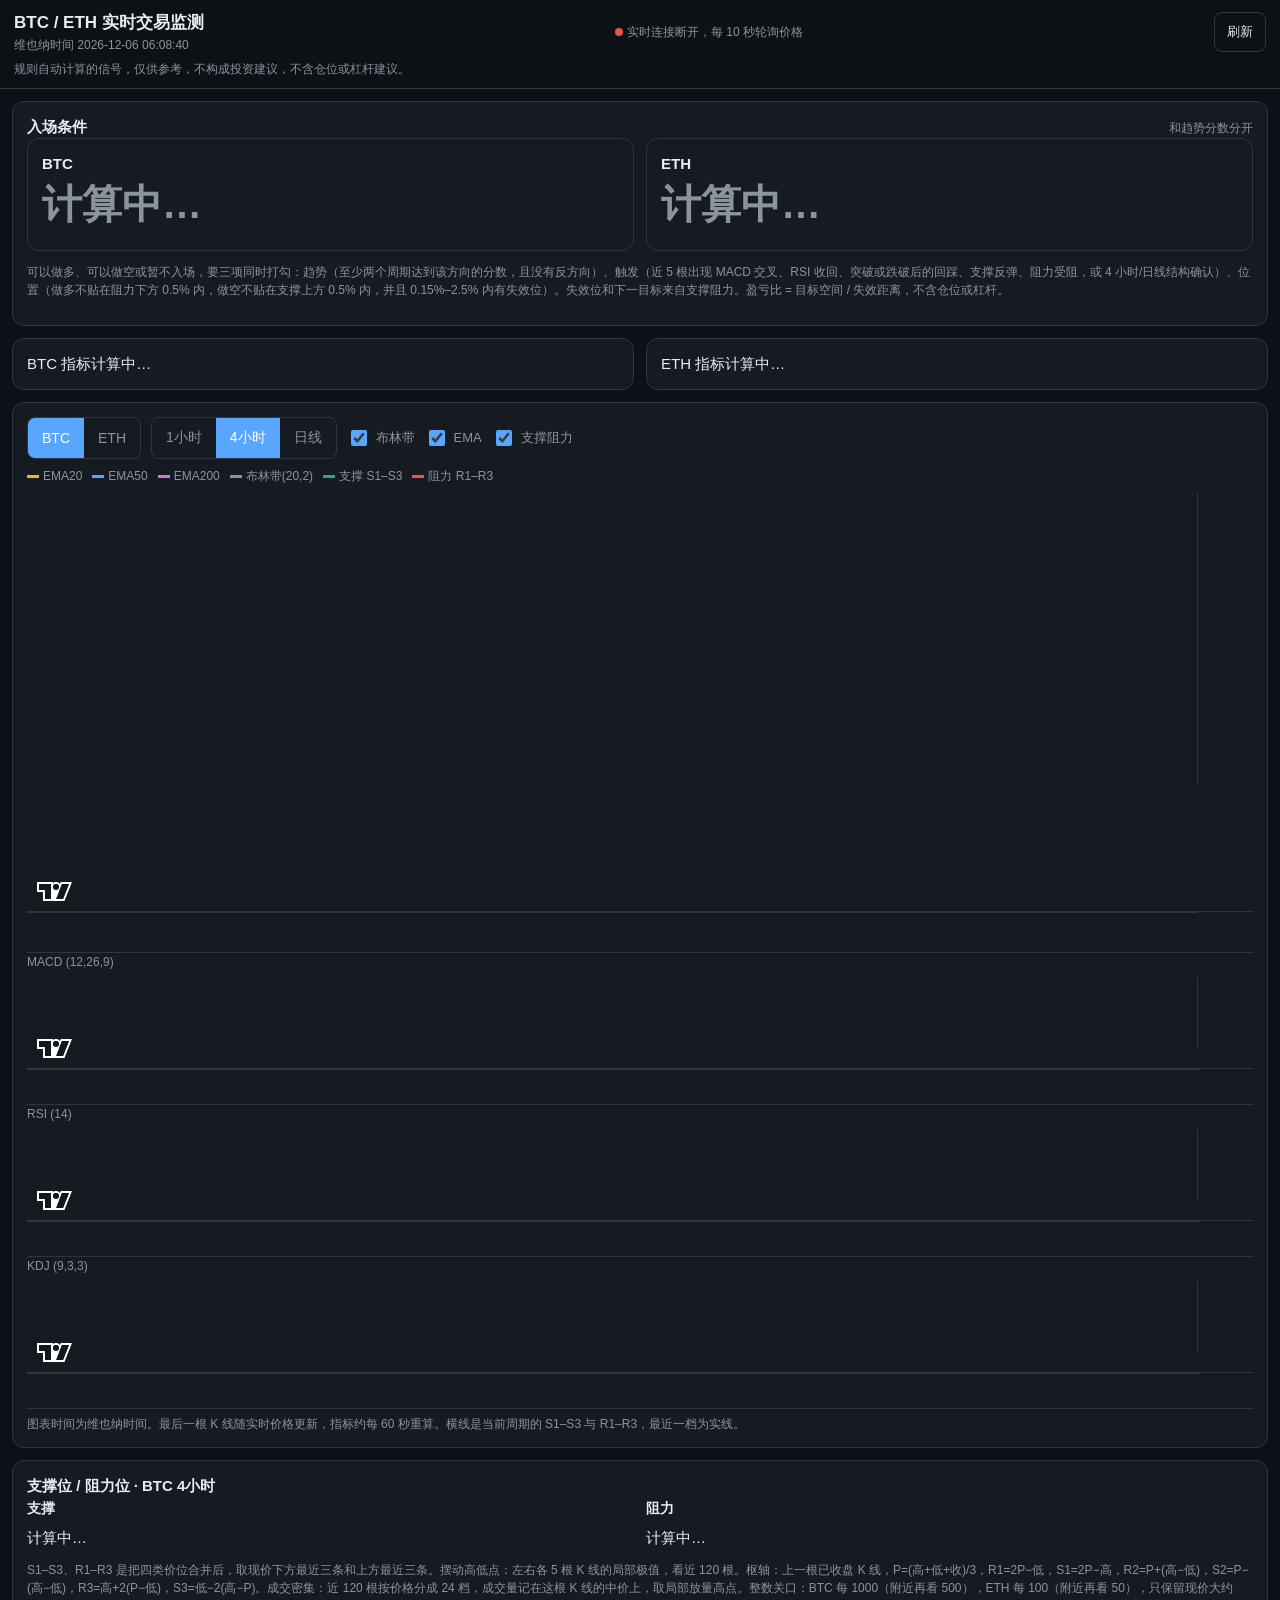
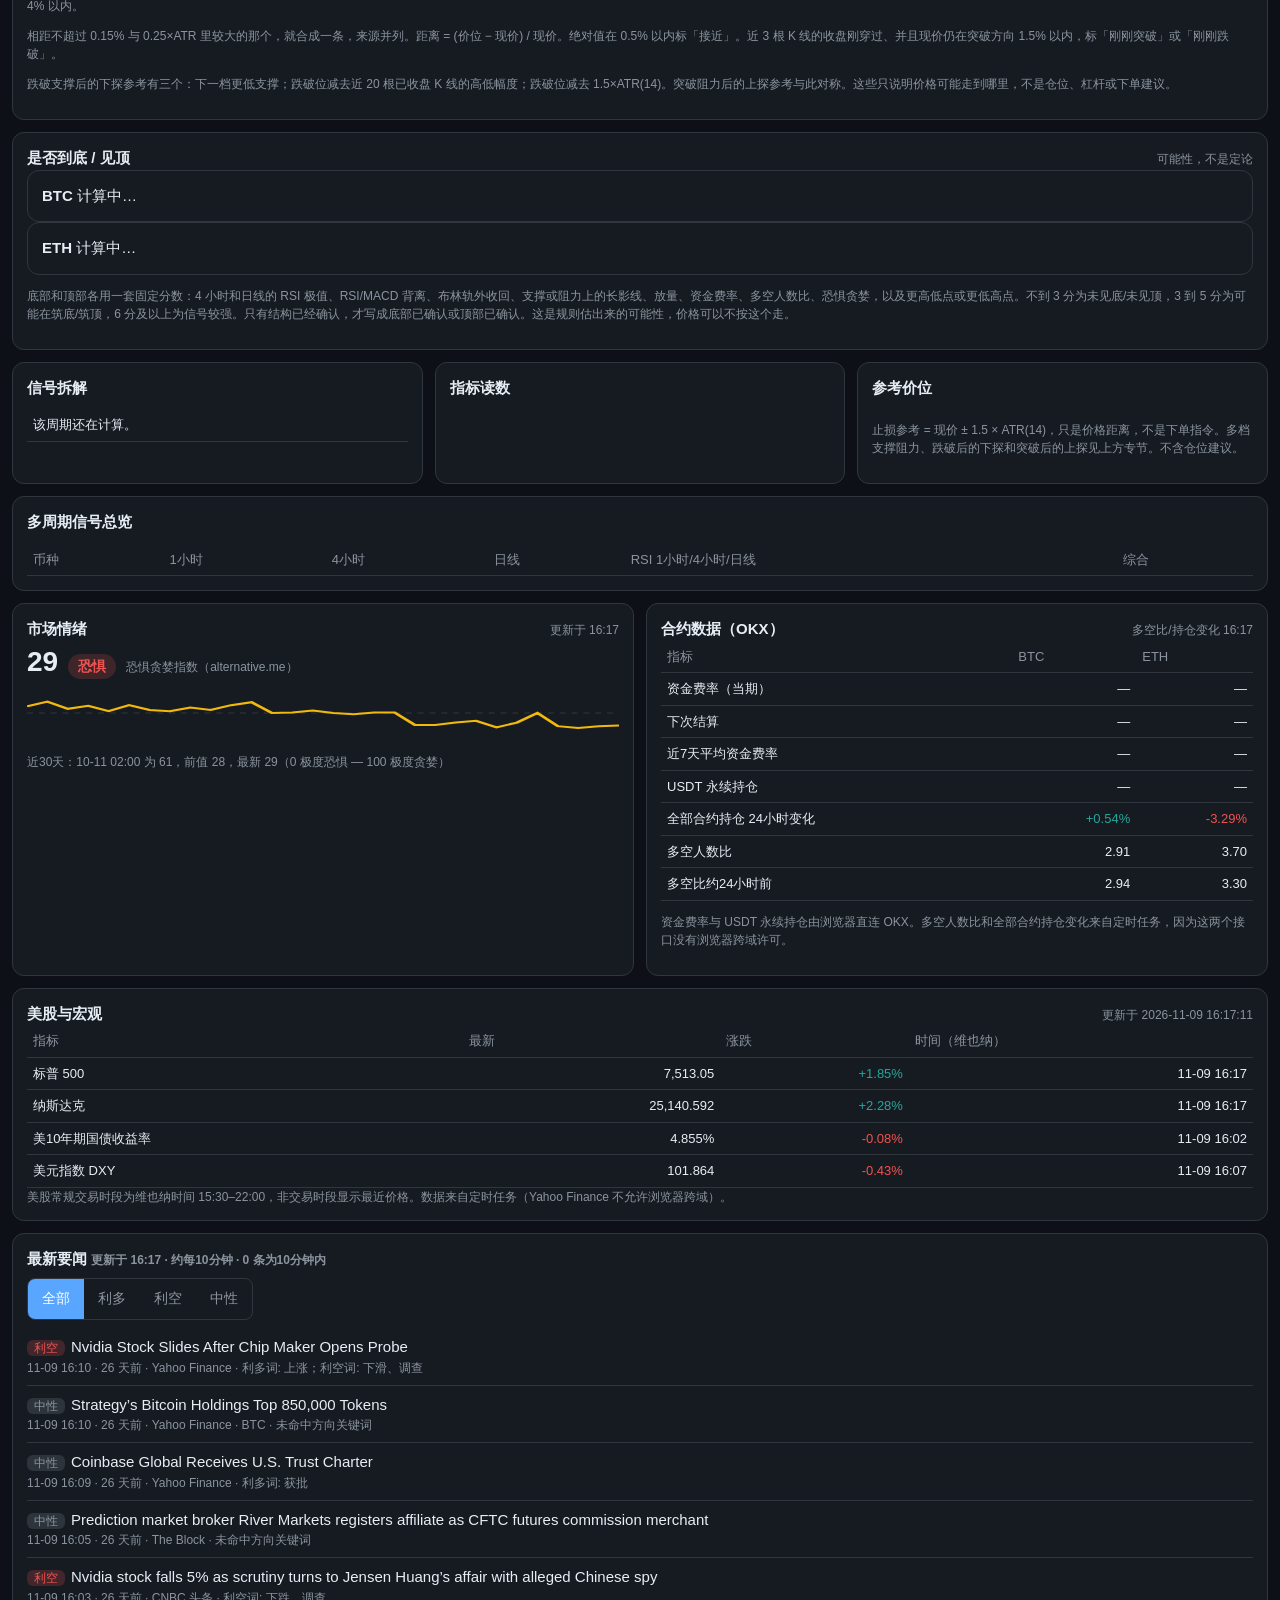
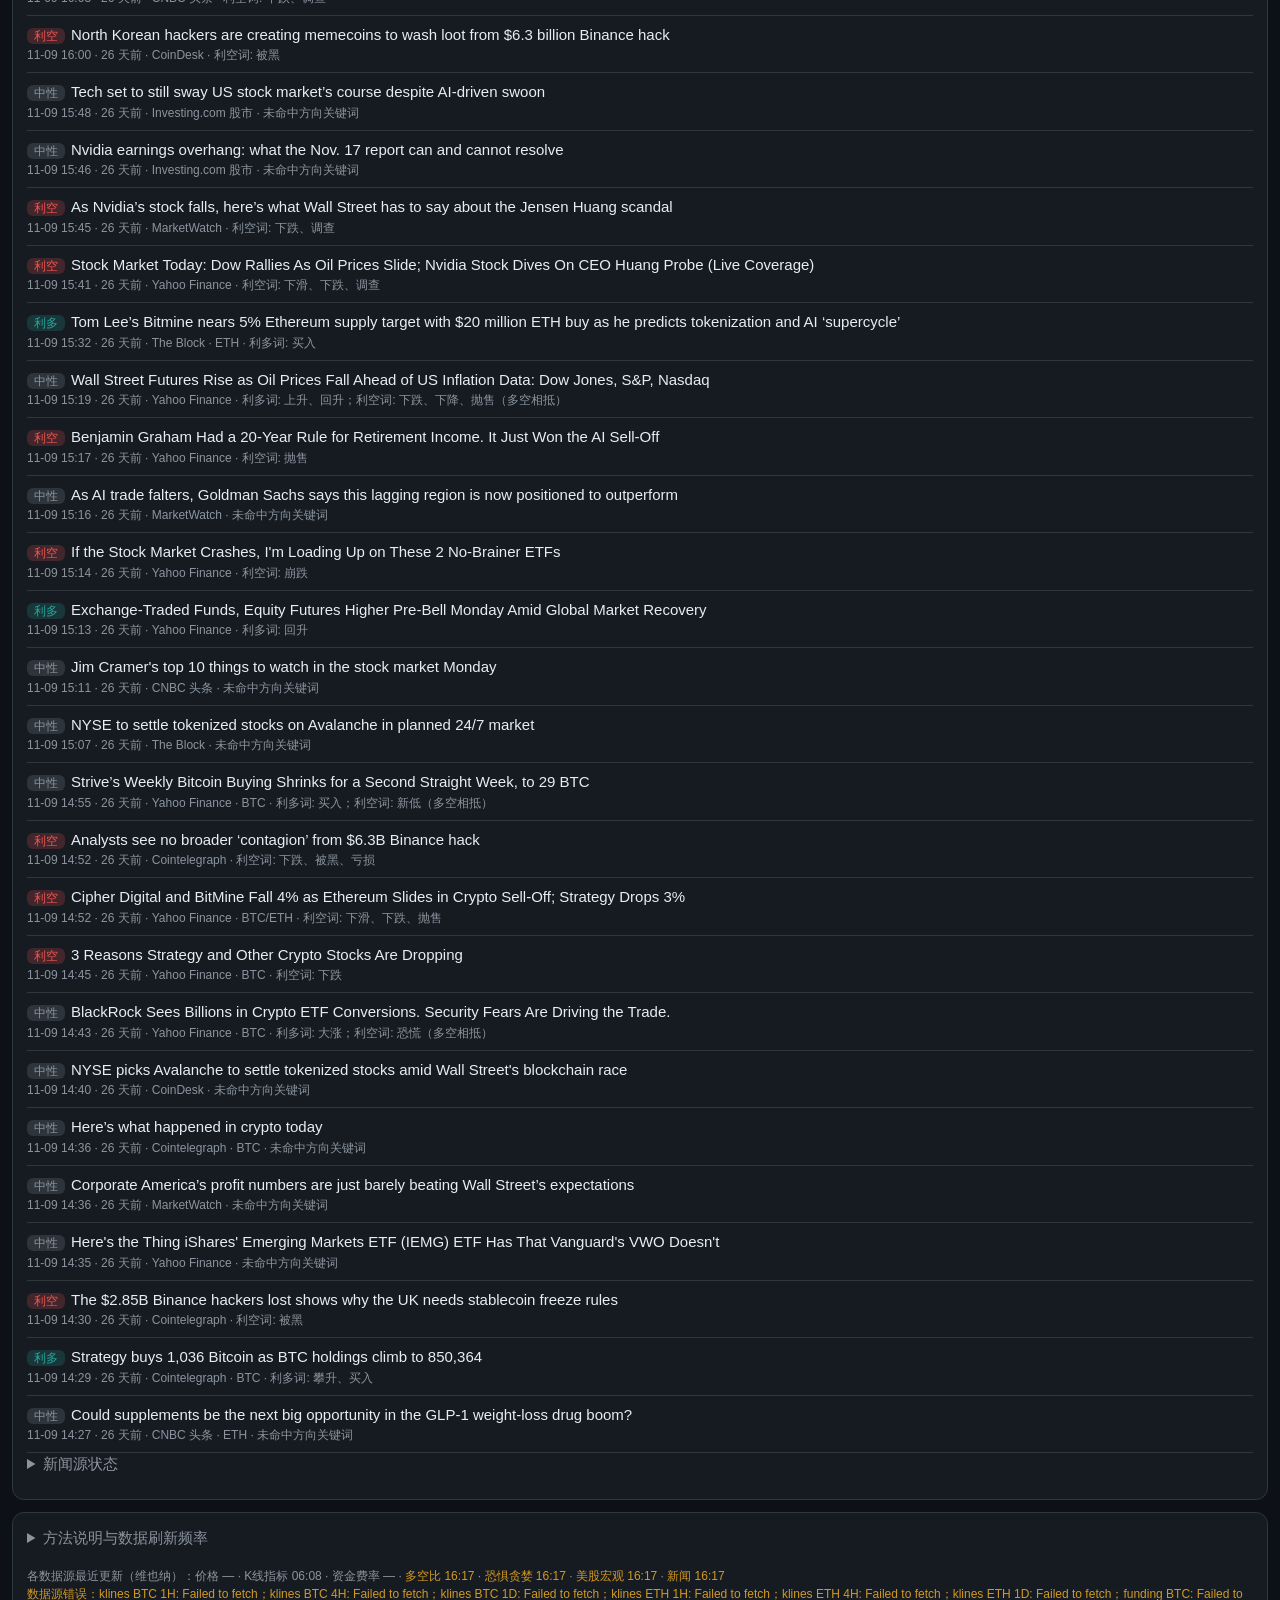
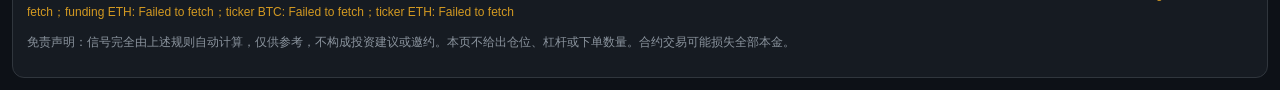
==== index.html @ 1d31e446 "Add a static BTC/ETH monitor for GitHub Pages. Browser reads OKX directly, scores EMA/MACD/RSI/KDJ r" ====
<!doctype html>
<html lang="zh-CN">
<head>
<meta charset="utf-8">
<meta name="viewport" content="width=device-width, initial-scale=1, viewport-fit=cover">
<meta name="theme-color" content="#0d1117">
<meta name="description" content="BTC 与 ETH 永续合约实时指标、规则信号、新闻与宏观。仅供参考，不构成投资建议。">
<meta name="apple-mobile-web-app-capable" content="yes">
<meta name="apple-mobile-web-app-status-bar-style" content="black-translucent">
<meta name="apple-mobile-web-app-title" content="交易监测">
<title>BTC / ETH 实时交易监测</title>
<link rel="icon" href="favicon.svg" type="image/svg+xml">
<link rel="manifest" href="site.webmanifest">
<link rel="stylesheet" href="css/style.css">
<script>
if (!/\/$/.test(location.pathname) && !/\.[a-z0-9]+$/i.test(location.pathname)) {
  location.replace(location.pathname + '/' + location.search + location.hash);
}
</script>
</head>
<body>
<header>
  <div>
    <h1>BTC / ETH 实时交易监测</h1>
    <div class="muted" id="clock">维也纳时间 …</div>
  </div>
  <div class="muted"><span class="dot" id="wsdot"></span><span id="wsstat">实时价格连接中</span></div>
  <button type="button" class="ghost" id="btnRefresh">刷新</button>
  <p class="muted disclaimer">规则自动计算的信号，仅供参考，不构成投资建议，不含仓位或杠杆建议。</p>
</header>
<noscript><p class="muted" style="padding:12px">需要启用 JavaScript 才能加载行情。</p></noscript>
<main>
  <section class="card" id="entryCard">
    <div class="card-head">
      <h2>入场条件</h2>
      <span class="muted">和趋势分数分开</span>
    </div>
    <div class="grid2" id="entryBody"><div>计算中…</div></div>
    <p class="muted">可以做多、可以做空或暂不入场，要三项同时打勾：趋势（至少两个周期达到该方向的分数，且没有反方向）、触发（近 5 根出现 MACD 交叉、RSI 收回、突破或跌破后的回踩、支撑反弹、阻力受阻，或 4 小时/日线结构确认）、位置（做多不贴在阻力下方 0.5% 内，做空不贴在支撑上方 0.5% 内，并且 0.15%–2.5% 内有失效位）。失效位和下一目标来自支撑阻力。盈亏比 = 目标空间 / 失效距离，不含仓位或杠杆。</p>
  </section>

  <section class="grid2" id="verdicts">
    <div class="card">正在加载行情…</div>
  </section>

  <section class="card">
    <div class="controls">
      <div class="seg" id="segCoin" role="group" aria-label="币种">
        <button type="button" data-v="BTC" class="on" aria-pressed="true">BTC</button>
        <button type="button" data-v="ETH" aria-pressed="false">ETH</button>
      </div>
      <div class="seg" id="segTf" role="group" aria-label="周期">
        <button type="button" data-v="1H" aria-pressed="false">1小时</button>
        <button type="button" data-v="4H" class="on" aria-pressed="true">4小时</button>
        <button type="button" data-v="1D" aria-pressed="false">日线</button>
      </div>
      <label><input type="checkbox" id="chkBoll" checked>布林带</label>
      <label><input type="checkbox" id="chkEma" checked>EMA</label>
      <label><input type="checkbox" id="chkSr" checked>支撑阻力</label>
    </div>
    <div class="legend">
      <span><i style="background:#f0b90b"></i>EMA20</span>
      <span><i style="background:#58a6ff"></i>EMA50</span>
      <span><i style="background:#c678dd"></i>EMA200</span>
      <span><i style="background:#8b949e"></i>布林带(20,2)</span>
      <span><i style="background:#26a69a"></i>支撑 S1–S3</span>
      <span><i style="background:#ef5350"></i>阻力 R1–R3</span>
    </div>
    <div id="main" aria-label="K线图"></div>
    <div class="muted" id="paneMacdLbl">MACD (12,26,9)</div><div id="pMacd" class="pane" aria-label="MACD"></div>
    <div class="muted">RSI (14)</div><div id="pRsi" class="pane" aria-label="RSI"></div>
    <div class="muted">KDJ (9,3,3)</div><div id="pKdj" class="pane" aria-label="KDJ"></div>
    <div class="muted" id="chartNote" style="margin-top:6px">图表时间为维也纳时间。最后一根 K 线随实时价格更新，指标约每 60 秒重算。横线是当前周期的 S1–S3 与 R1–R3，最近一档为实线。</div>
  </section>

  <section class="card" id="srCard">
    <div class="card-head">
      <h2 id="srTitle">支撑位 / 阻力位</h2>
      <span class="muted" id="srMeta"></span>
    </div>
    <div class="sr-flags" id="srFlags"></div>
    <div class="grid2">
      <div>
        <h3 class="subh">支撑</h3>
        <div id="srSup">计算中…</div>
      </div>
      <div>
        <h3 class="subh">阻力</h3>
        <div id="srRes">计算中…</div>
      </div>
    </div>
    <div class="muted" style="margin-top:8px">
      <p>S1–S3、R1–R3 是把四类价位合并后，取现价下方最近三条和上方最近三条。摆动高低点：左右各 5 根 K 线的局部极值，看近 120 根。枢轴：上一根已收盘 K 线，P=(高+低+收)/3，R1=2P−低，S1=2P−高，R2=P+(高−低)，S2=P−(高−低)，R3=高+2(P−低)，S3=低−2(高−P)。成交密集：近 120 根按价格分成 24 档，成交量记在这根 K 线的中价上，取局部放量高点。整数关口：BTC 每 1000（附近再看 500），ETH 每 100（附近再看 50），只保留现价大约 4% 以内。</p>
      <p>相距不超过 0.15% 与 0.25×ATR 里较大的那个，就合成一条，来源并列。距离 = (价位 − 现价) / 现价。绝对值在 0.5% 以内标「接近」。近 3 根 K 线的收盘刚穿过、并且现价仍在突破方向 1.5% 以内，标「刚刚突破」或「刚刚跌破」。</p>
      <p>跌破支撑后的下探参考有三个：下一档更低支撑；跌破位减去近 20 根已收盘 K 线的高低幅度；跌破位减去 1.5×ATR(14)。突破阻力后的上探参考与此对称。这些只说明价格可能走到哪里，不是仓位、杠杆或下单建议。</p>
    </div>
  </section>

  <section class="card" id="extremeCard">
    <div class="card-head">
      <h2>是否到底 / 见顶</h2>
      <span class="muted">可能性，不是定论</span>
    </div>
    <div id="extremeBody">计算中…</div>
    <p class="muted">底部和顶部各用一套固定分数：4 小时和日线的 RSI 极值、RSI/MACD 背离、布林轨外收回、支撑或阻力上的长影线、放量、资金费率、多空人数比、恐惧贪婪，以及更高低点或更低高点。不到 3 分为未见底/未见顶，3 到 5 分为可能在筑底/筑顶，6 分及以上为信号较强。只有结构已经确认，才写成底部已确认或顶部已确认。这是规则估出来的可能性，价格可以不按这个走。</p>
  </section>

  <section class="grid3">
    <div class="card"><h2 id="bdTitle">信号拆解</h2><div class="scroll"><table id="bdTable"></table></div></div>
    <div class="card"><h2>指标读数</h2><div class="kv" id="indKv"></div></div>
    <div class="card">
      <h2>参考价位</h2>
      <div class="kv" id="lvKv"></div>
      <p class="muted">止损参考 = 现价 ± 1.5 × ATR(14)，只是价格距离，不是下单指令。多档支撑阻力、跌破后的下探和突破后的上探见上方专节。不含仓位建议。</p>
    </div>
  </section>

  <section class="card">
    <h2>多周期信号总览</h2>
    <div class="scroll"><table id="mtfTable"></table></div>
  </section>

  <section class="grid2">
    <div class="card">
      <div class="card-head"><h2>市场情绪</h2><span class="muted" id="fngTime"></span></div>
      <div id="fngBox">加载中…</div>
    </div>
    <div class="card">
      <div class="card-head"><h2>合约数据（OKX）</h2><span class="muted" id="derTime"></span></div>
      <div class="scroll"><table id="derTable"></table></div>
      <p class="muted" id="derNote"></p>
    </div>
  </section>

  <section class="card">
    <div class="card-head"><h2>美股与宏观</h2><span class="muted" id="macroTime"></span></div>
    <div class="scroll"><table id="macroTable"></table></div>
    <div class="muted">美股常规交易时段为维也纳时间 15:30–22:00，非交易时段显示最近价格。数据来自定时任务（Yahoo Finance 不允许浏览器跨域）。</div>
  </section>

  <section class="card">
    <div class="card-head">
      <h2>最新要闻 <span class="muted" id="newsMeta"></span></h2>
    </div>
    <div class="controls" style="margin:8px 0">
      <div class="seg" id="newsFilter" role="group" aria-label="新闻筛选">
        <button type="button" data-v="all" class="on" aria-pressed="true">全部</button>
        <button type="button" data-v="利多" aria-pressed="false">利多</button>
        <button type="button" data-v="利空" aria-pressed="false">利空</button>
        <button type="button" data-v="中性" aria-pressed="false">中性</button>
      </div>
    </div>
    <div class="muted" id="newsTilt"></div>
    <ul class="news" id="newsList"></ul>
    <details>
      <summary>新闻源状态</summary>
      <div class="muted" id="newsSrc"></div>
    </details>
  </section>

  <section class="card">
    <details>
      <summary>方法说明与数据刷新频率</summary>
      <div class="muted" style="margin-top:8px">
        <p>单周期技术分（约 ±10）：EMA20/50/200 排列 ±2；价格对 EMA200 ±1；价格对 EMA20 ±1；MACD（DIF 与 DEA 位置、柱体方向）±2；RSI ±1（≥70 或 ≤30 反向计分）；KDJ ±1（J&gt;100 或 &lt;0 反向计分）；布林带位置 ±1（突破上下轨反向计分）；放量方向 ±1。</p>
        <p>综合分 = 1 小时×0.2 + 4 小时×0.3 + 日线×0.5 + 情绪调整（最多 ±3：恐惧贪婪 ≤20 加 1、≥80 减 1；资金费率 &gt;0.03% 减 1、&lt;0 加 1；多空人数比 &gt;2.5 减 1、&lt;0.8 加 1）+ 新闻调整（最多 ±2：近 12 小时相关新闻里，利多条数减利空条数 ≥3 加 1、≥6 加 2，反之亦然）。</p>
        <p>结论：≥6 强烈做多，≥3 做多，介于 −3 与 3 之间为观望，≤−3 做空，≤−6 强烈做空。</p>
        <p>新闻标签按关键词规则判断（标题命中计 2 分、摘要计 1 分，差值 ≥2 定方向）。标题为原文英文，判断可能出错。</p>
        <p>刷新：实时价格走 OKX 公共 WebSocket（wss://ws.okx.com:8443，失败则改走 443 端口，再失败则每 10 秒用 REST 轮询）。K 线与指标每 60 秒重算。资金费率与当前永续持仓每 3 分钟。多空人数比、全市场持仓 24 小时变化、新闻、恐惧贪婪、美股宏观由 GitHub Actions 每 10 分钟抓取（计划任务可能再延迟几分钟），仅在内容变化时提交。页面大约每分钟重新读取这些 JSON。</p>
        <p>OKX 的 K 线、行情、资金费率、当前持仓允许浏览器跨域；多空比与持仓历史接口不返回跨域头，所以改由定时任务写入。</p>
        <p>支撑阻力的合并规则、接近和刚突破的判定，以及跌破/突破后的价格参考，写在「支撑位 / 阻力位」一节，不进入趋势分数。入场条件另外要求趋势、触发和位置同时成立。见顶见底是独立的可能性分数，也不替代趋势分数。</p>
      </div>
    </details>
    <div class="muted" id="updTimes" style="margin-top:8px"></div>
    <div class="muted warn" id="errs"></div>
    <p class="muted">免责声明：信号完全由上述规则自动计算，仅供参考，不构成投资建议或邀约。本页不给出仓位、杠杆或下单数量。合约交易可能损失全部本金。</p>
  </section>
</main>
<script src="js/lightweight-charts.standalone.production.js"></script>
<script src="js/indicators.js"></script>
<script src="js/app.js"></script>
</body>
</html>
---- css/style.css ----
:root {
  color-scheme: dark;
  --bg: #0d1117;
  --card: #161b22;
  --line: #30363d;
  --tx: #e6edf3;
  --tx2: #8b949e;
  --up: #26a69a;
  --down: #ef5350;
  --warn: #d29922;
  --acc: #58a6ff;
}
* { box-sizing: border-box; }
html, body { margin: 0; background: var(--bg); color: var(--tx); }
body {
  font: 15px/1.5 -apple-system, BlinkMacSystemFont, "PingFang SC", "Noto Sans SC", "Microsoft YaHei", sans-serif;
  padding-bottom: env(safe-area-inset-bottom);
}
header {
  position: sticky;
  top: 0;
  z-index: 10;
  background: rgba(13, 17, 23, .94);
  border-bottom: 1px solid var(--line);
  padding: calc(10px + env(safe-area-inset-top)) 14px 10px;
  display: flex;
  flex-wrap: wrap;
  gap: 6px 12px;
  align-items: center;
  justify-content: space-between;
  backdrop-filter: blur(8px);
}
h1 { font-size: 17px; margin: 0; font-weight: 650; }
h2 { font-size: 15px; margin: 0 0 10px; font-weight: 650; }
.muted { color: var(--tx2); font-size: 12px; }
.disclaimer { flex-basis: 100%; margin: 0; }
main {
  max-width: 1280px;
  margin: 0 auto;
  padding: 12px;
  display: grid;
  gap: 12px;
}
.card {
  background: var(--card);
  border: 1px solid var(--line);
  border-radius: 12px;
  padding: 14px;
}
.grid2, .grid3 { display: grid; gap: 12px; grid-template-columns: 1fr; }
@media (min-width: 860px) {
  .grid2 { grid-template-columns: 1fr 1fr; }
  .grid3 { grid-template-columns: 1fr 1fr 1fr; }
}
.verdict { display: flex; flex-direction: column; gap: 6px; }
.vrow { display: flex; flex-wrap: wrap; align-items: baseline; gap: 8px 10px; }
.price { font-size: clamp(22px, 6vw, 28px); font-weight: 650; font-variant-numeric: tabular-nums; }
.sig {
  display: inline-block;
  padding: 2px 10px;
  border-radius: 999px;
  font-weight: 650;
  font-size: 14px;
}
.s-up { background: rgba(38, 166, 154, .18); color: var(--up); }
.s-down { background: rgba(239, 83, 80, .18); color: var(--down); }
.s-flat { background: rgba(139, 148, 158, .18); color: var(--tx2); }
.up { color: var(--up); }
.down { color: var(--down); }
.seg {
  display: inline-flex;
  flex-wrap: wrap;
  border: 1px solid var(--line);
  border-radius: 8px;
  overflow: hidden;
}
.seg button {
  background: transparent;
  color: var(--tx2);
  border: 0;
  padding: 8px 14px;
  min-height: 40px;
  font-size: 14px;
  cursor: pointer;
}
.seg button.on { background: var(--acc); color: #fff; }
.seg button:focus-visible, button:focus-visible { outline: 2px solid var(--acc); outline-offset: 2px; }
.controls { display: flex; flex-wrap: wrap; gap: 10px; align-items: center; }
.controls label { color: var(--tx2); font-size: 13px; display: flex; gap: 6px; align-items: center; min-height: 40px; }
input[type="checkbox"] { accent-color: var(--acc); width: 16px; height: 16px; }
#main { height: 320px; }
.pane { height: 100px; margin-top: 6px; }
@media (min-width: 860px) {
  #main { height: 460px; }
  .pane { height: 128px; }
}
.legend { display: flex; flex-wrap: wrap; gap: 10px; font-size: 12px; color: var(--tx2); margin: 8px 0; }
.legend i { display: inline-block; width: 12px; height: 3px; margin-right: 4px; vertical-align: middle; }
table { width: 100%; border-collapse: collapse; font-size: 13px; }
th, td { padding: 6px; border-bottom: 1px solid var(--line); text-align: left; vertical-align: top; }
th { color: var(--tx2); font-weight: 500; }
td.n { text-align: right; font-variant-numeric: tabular-nums; white-space: nowrap; }
.scroll { overflow-x: auto; -webkit-overflow-scrolling: touch; }
.news { list-style: none; margin: 0; padding: 0; }
.news li { padding: 8px 0; border-bottom: 1px solid var(--line); }
.news li.new { background: rgba(88, 166, 255, .10); border-left: 3px solid var(--acc); padding-left: 8px; border-radius: 4px; }
.news a { color: var(--tx); text-decoration: none; overflow-wrap: anywhere; }
.news a:hover { text-decoration: underline; }
.tag { font-size: 12px; padding: 1px 7px; border-radius: 6px; margin-right: 6px; white-space: nowrap; }
.t-bull { background: rgba(38, 166, 154, .2); color: var(--up); }
.t-bear { background: rgba(239, 83, 80, .2); color: var(--down); }
.t-neu { background: rgba(139, 148, 158, .2); color: var(--tx2); }
.badge-new { font-size: 11px; background: var(--acc); color: #fff; border-radius: 4px; padding: 0 5px; margin-left: 6px; }
.kv { display: grid; grid-template-columns: auto 1fr; gap: 4px 12px; font-size: 13px; }
.kv div:nth-child(odd) { color: var(--tx2); }
.kv div:nth-child(even) { text-align: right; font-variant-numeric: tabular-nums; overflow-wrap: anywhere; }
.warn { color: var(--warn); }
details summary { cursor: pointer; color: var(--tx2); min-height: 32px; }
.dot { display: inline-block; width: 8px; height: 8px; border-radius: 50%; background: var(--tx2); margin-right: 4px; }
.dot.ok { background: var(--up); }
.dot.bad { background: var(--down); }
.ghost {
  background: transparent;
  color: var(--tx);
  border: 1px solid var(--line);
  border-radius: 8px;
  min-height: 40px;
  padding: 6px 12px;
  cursor: pointer;
}
.card-head { display: flex; flex-wrap: wrap; gap: 6px 10px; align-items: baseline; justify-content: space-between; }
.subh { font-size: 14px; margin: 0 0 8px; }
.lv { border: 1px solid var(--line); border-radius: 10px; padding: 10px 12px; margin: 0 0 8px; }
.lv.hot { border-color: #58a6ff; background: rgba(88, 166, 255, .08); }
.lv.broke { border-color: var(--warn); background: rgba(210, 153, 34, .12); }
.lv .px { font-weight: 650; font-variant-numeric: tabular-nums; font-size: 16px; }
.chips { display: flex; flex-wrap: wrap; gap: 4px; }
.chip { font-size: 12px; padding: 1px 7px; border-radius: 6px; background: rgba(139, 148, 158, .2); color: var(--tx2); }
.chip.near { background: rgba(88, 166, 255, .2); color: var(--acc); }
.chip.warn { background: rgba(210, 153, 34, .2); color: var(--warn); }
.sr-flags { display: flex; flex-wrap: wrap; gap: 6px; margin: 0 0 10px; }
.sr-flags:empty { display: none; }
.entry-word { font-size: clamp(28px, 8vw, 40px); font-weight: 750; line-height: 1.2; margin: 4px 0 8px; }
.chk { display: flex; gap: 8px; align-items: flex-start; padding: 3px 0; }
.mark { width: 1.2em; flex: none; font-weight: 750; }
.mark.ok { color: var(--up); }
.mark.no { color: var(--down); }
.ex-label { font-size: clamp(20px, 5vw, 26px); font-weight: 750; margin: 0 0 6px; }
.card-head h2 { margin: 0; }
svg text { fill: var(--tx2); font-size: 10px; }
::selection { background: #1f6feb; color: #fff; }
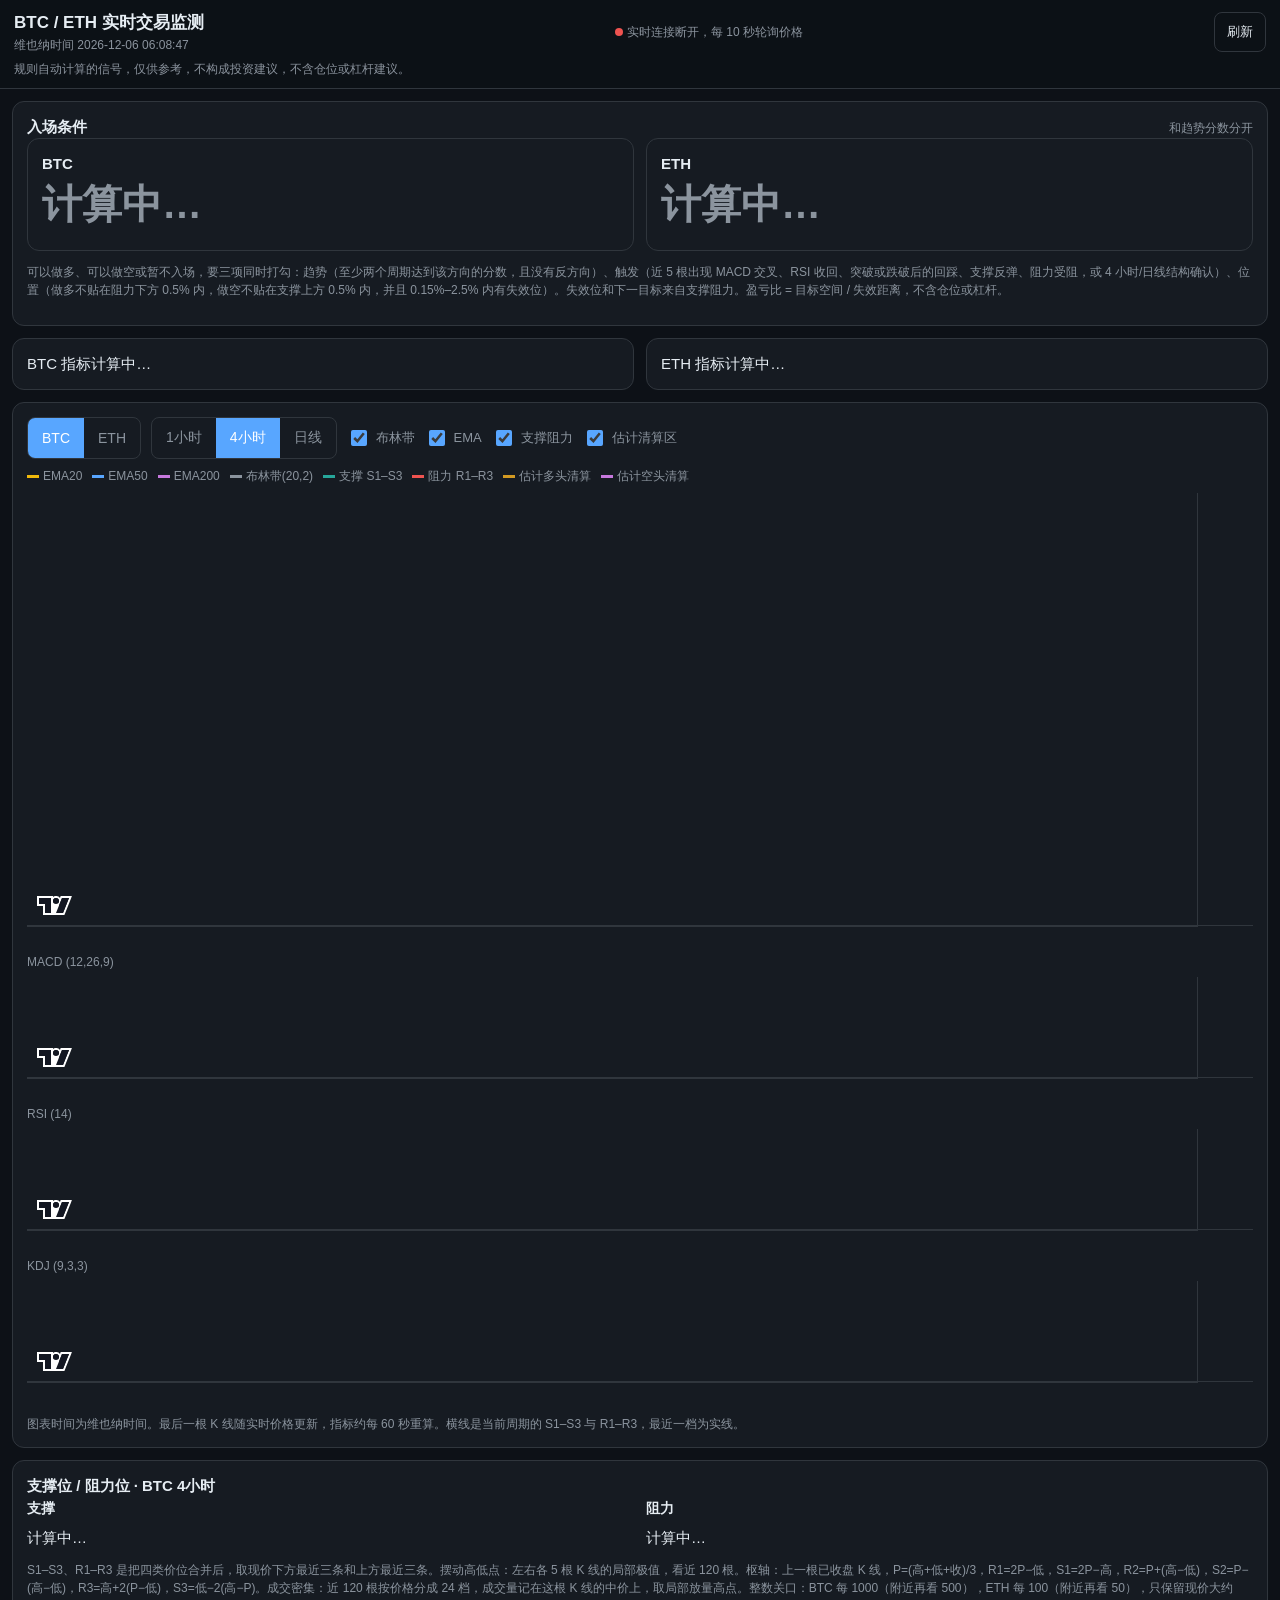
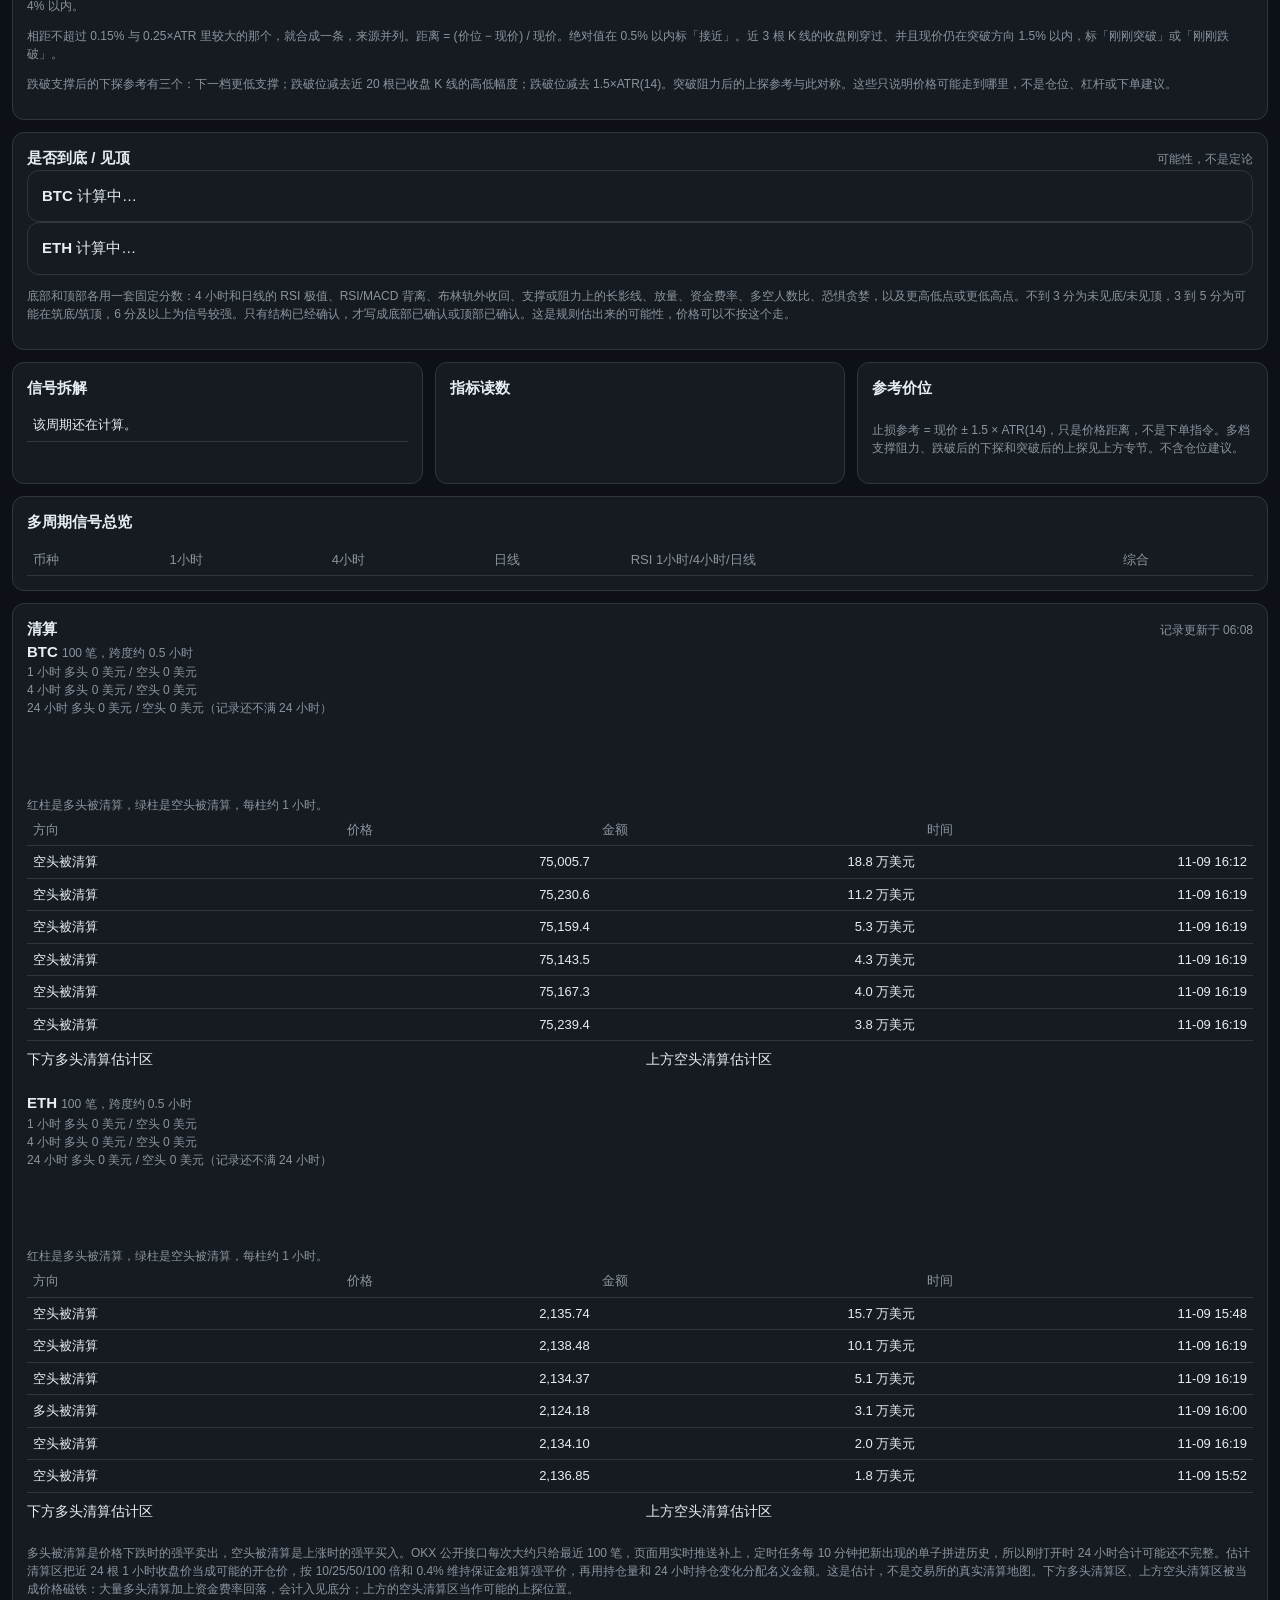
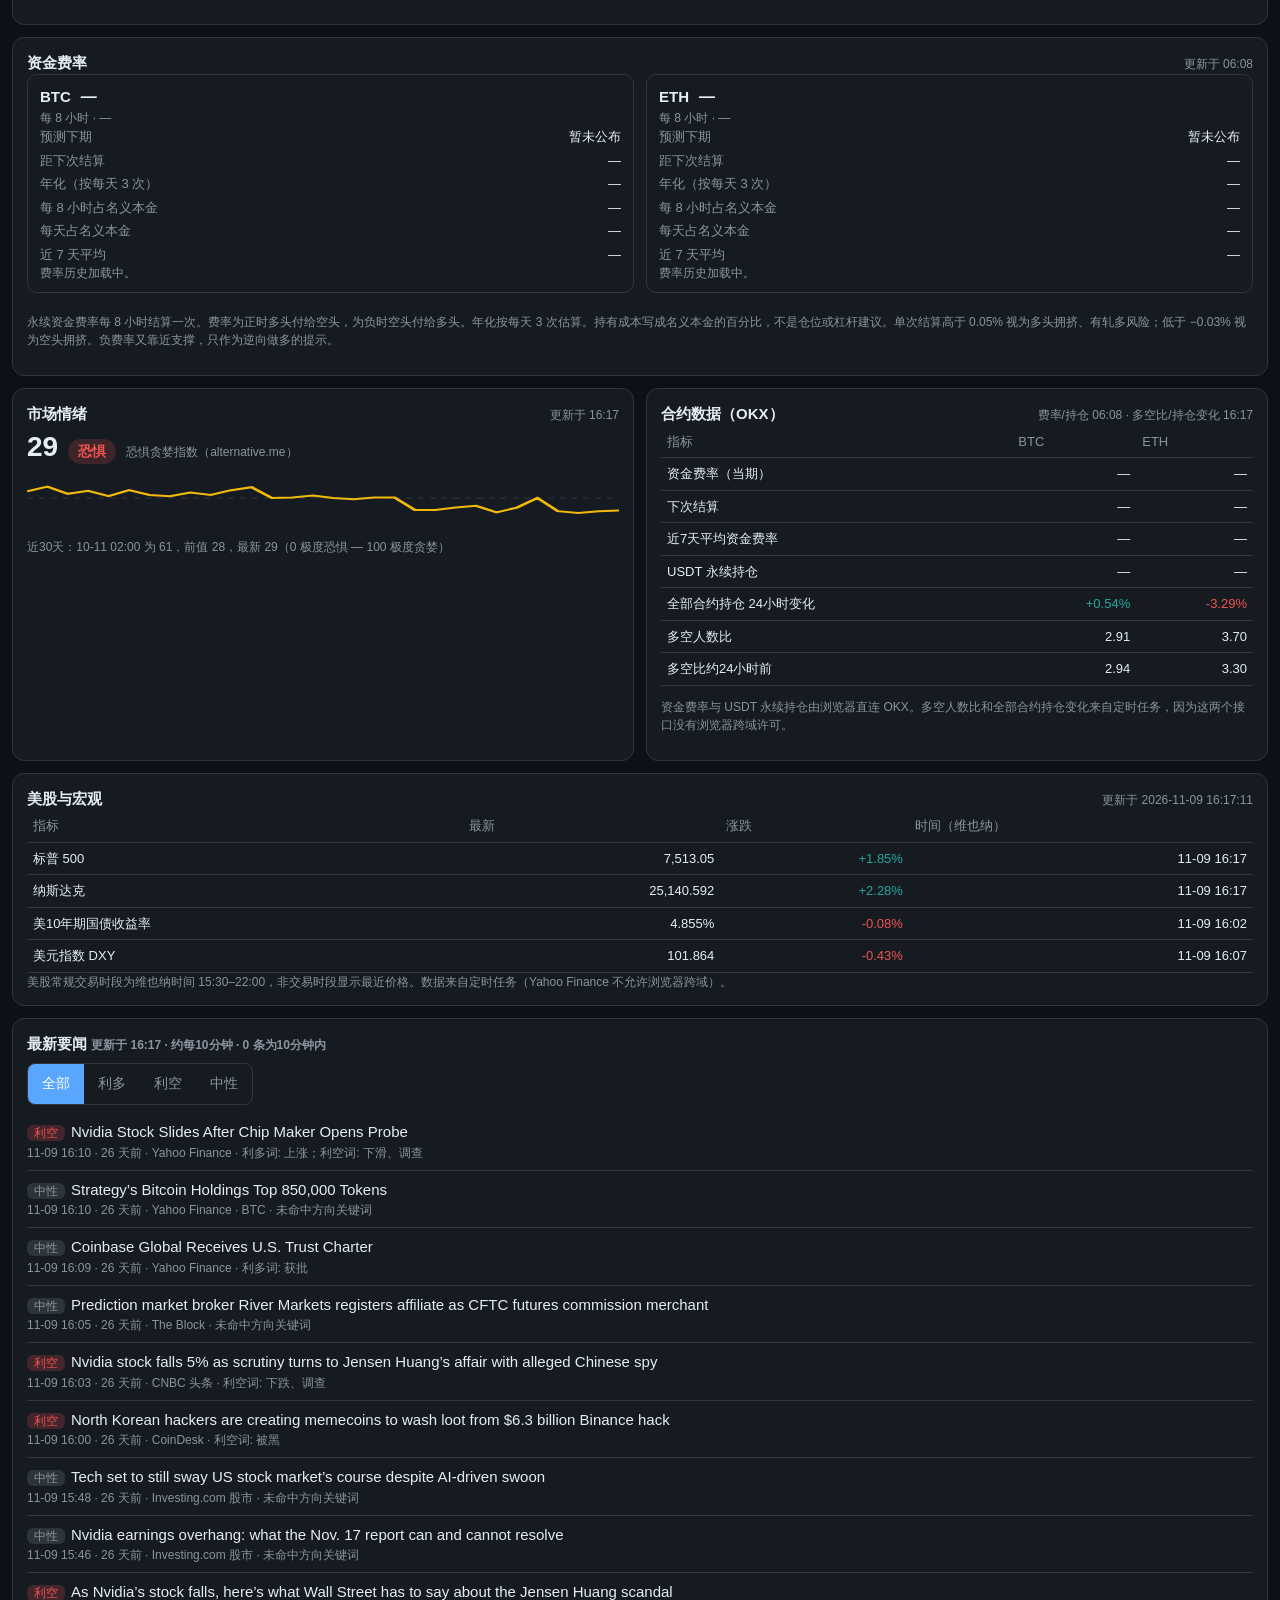
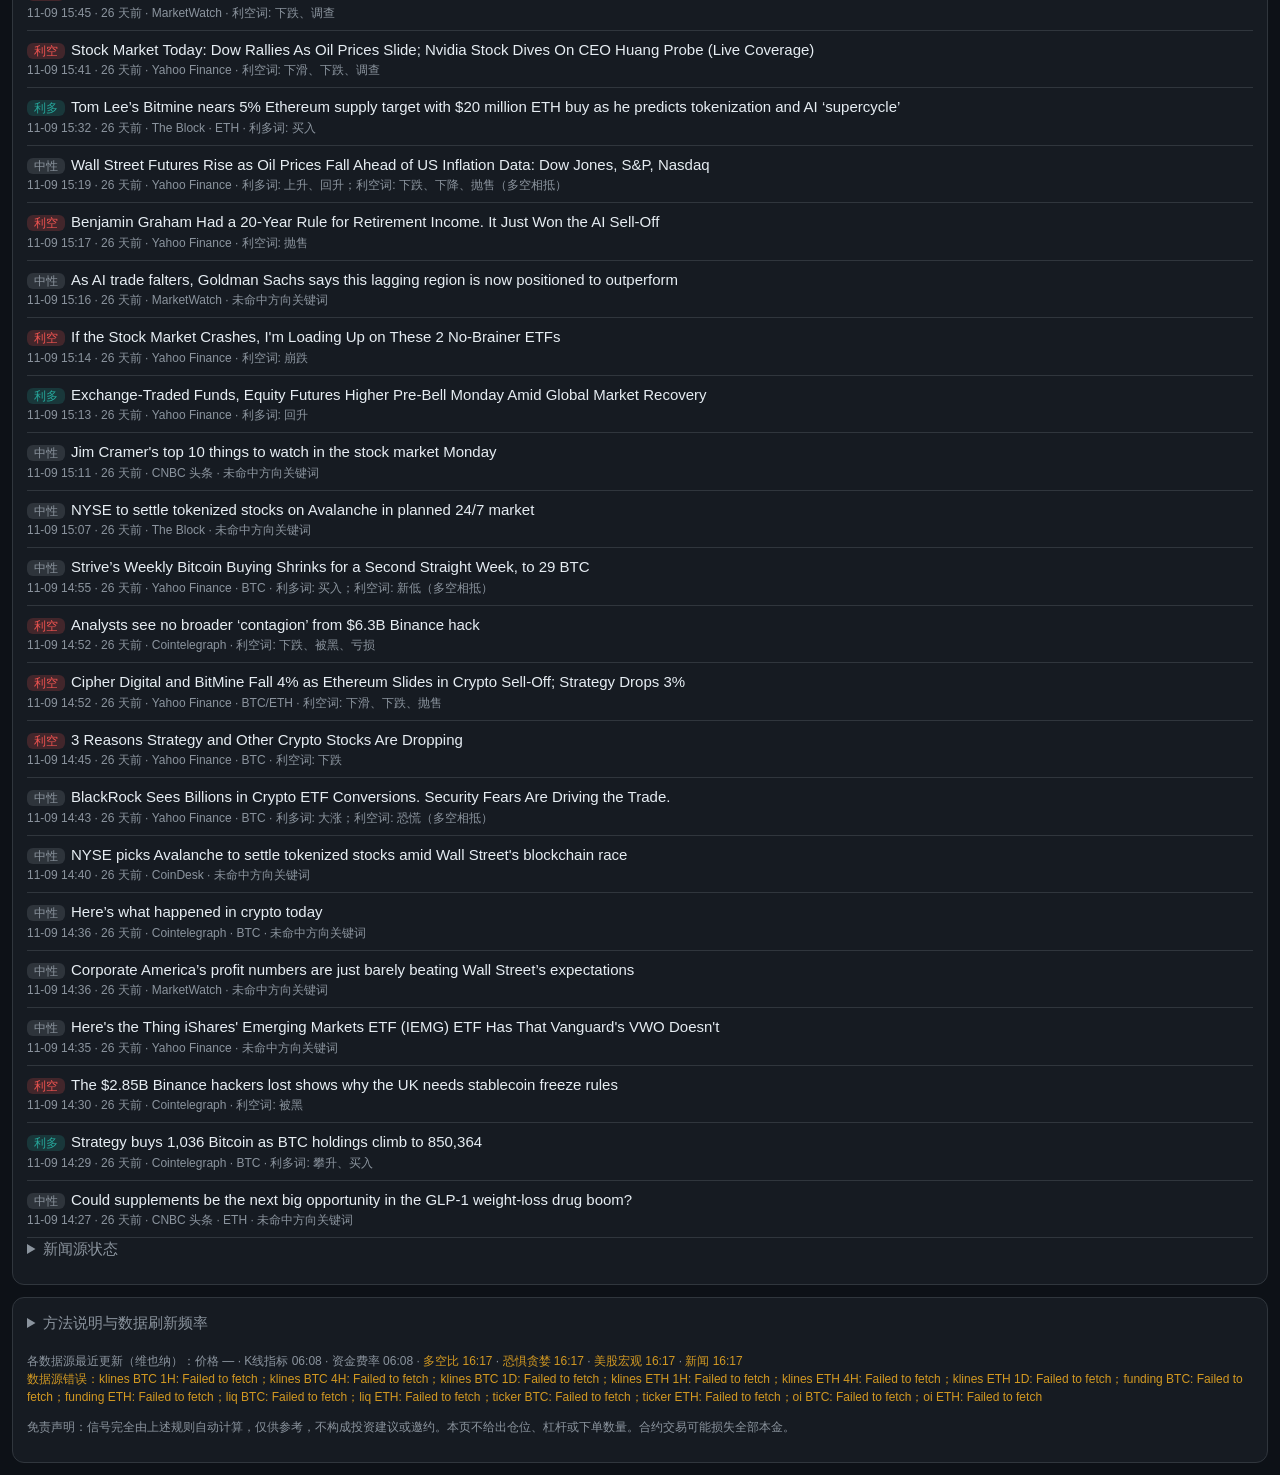
==== commit b83dc824: "Show liquidation flow, estimated zones, and funding cost. The page reads OKX liquidation prints in t" ====
--- a/index.html
+++ b/index.html
@@ -57,6 +57,7 @@
       <label><input type="checkbox" id="chkBoll" checked>布林带</label>
       <label><input type="checkbox" id="chkEma" checked>EMA</label>
       <label><input type="checkbox" id="chkSr" checked>支撑阻力</label>
+      <label><input type="checkbox" id="chkLiq" checked>估计清算区</label>
     </div>
     <div class="legend">
       <span><i style="background:#f0b90b"></i>EMA20</span>
@@ -65,6 +66,8 @@
       <span><i style="background:#8b949e"></i>布林带(20,2)</span>
       <span><i style="background:#26a69a"></i>支撑 S1–S3</span>
       <span><i style="background:#ef5350"></i>阻力 R1–R3</span>
+      <span><i style="background:#d29922"></i>估计多头清算</span>
+      <span><i style="background:#c678dd"></i>估计空头清算</span>
     </div>
     <div id="main" aria-label="K线图"></div>
     <div class="muted" id="paneMacdLbl">MACD (12,26,9)</div><div id="pMacd" class="pane" aria-label="MACD"></div>
@@ -118,6 +121,24 @@
   <section class="card">
     <h2>多周期信号总览</h2>
     <div class="scroll"><table id="mtfTable"></table></div>
+  </section>
+
+  <section class="card" id="liqCard">
+    <div class="card-head">
+      <h2>清算</h2>
+      <span class="muted" id="liqMeta"></span>
+    </div>
+    <div id="liqBody">加载中…</div>
+    <p class="muted">多头被清算是价格下跌时的强平卖出，空头被清算是上涨时的强平买入。OKX 公开接口每次大约只给最近 100 笔，页面用实时推送补上，定时任务每 10 分钟把新出现的单子拼进历史，所以刚打开时 24 小时合计可能还不完整。估计清算区把近 24 根 1 小时收盘价当成可能的开仓价，按 10/25/50/100 倍和 0.4% 维持保证金粗算强平价，再用持仓量和 24 小时持仓变化分配名义金额。这是估计，不是交易所的真实清算地图。下方多头清算区、上方空头清算区被当成价格磁铁：大量多头清算加上资金费率回落，会计入见底分；上方的空头清算区当作可能的上探位置。</p>
+  </section>
+
+  <section class="card" id="fundCard">
+    <div class="card-head">
+      <h2>资金费率</h2>
+      <span class="muted" id="fundMeta"></span>
+    </div>
+    <div class="grid2" id="fundBody">加载中…</div>
+    <p class="muted">永续资金费率每 8 小时结算一次。费率为正时多头付给空头，为负时空头付给多头。年化按每天 3 次估算。持有成本写成名义本金的百分比，不是仓位或杠杆建议。单次结算高于 0.05% 视为多头拥挤、有轧多风险；低于 −0.03% 视为空头拥挤。负费率又靠近支撑，只作为逆向做多的提示。</p>
   </section>
 
   <section class="grid2">
@@ -168,7 +189,7 @@
         <p>新闻标签按关键词规则判断（标题命中计 2 分、摘要计 1 分，差值 ≥2 定方向）。标题为原文英文，判断可能出错。</p>
         <p>刷新：实时价格走 OKX 公共 WebSocket（wss://ws.okx.com:8443，失败则改走 443 端口，再失败则每 10 秒用 REST 轮询）。K 线与指标每 60 秒重算。资金费率与当前永续持仓每 3 分钟。多空人数比、全市场持仓 24 小时变化、新闻、恐惧贪婪、美股宏观由 GitHub Actions 每 10 分钟抓取（计划任务可能再延迟几分钟），仅在内容变化时提交。页面大约每分钟重新读取这些 JSON。</p>
         <p>OKX 的 K 线、行情、资金费率、当前持仓允许浏览器跨域；多空比与持仓历史接口不返回跨域头，所以改由定时任务写入。</p>
-        <p>支撑阻力的合并规则、接近和刚突破的判定，以及跌破/突破后的价格参考，写在「支撑位 / 阻力位」一节，不进入趋势分数。入场条件另外要求趋势、触发和位置同时成立。见顶见底是独立的可能性分数，也不替代趋势分数。</p>
+        <p>支撑阻力的合并规则、接近和刚突破的判定，以及跌破/突破后的价格参考，写在「支撑位 / 阻力位」一节，不进入趋势分数。入场条件另外要求趋势、触发和位置同时成立。见顶见底是独立的可能性分数。多头清算瀑布加上资金费率回落会计入见底；资金费率高于 0.05% 或空头清算配合高费率会计入见顶。估计清算区只标位置，不改变趋势分数。</p>
       </div>
     </details>
     <div class="muted" id="updTimes" style="margin-top:8px"></div>
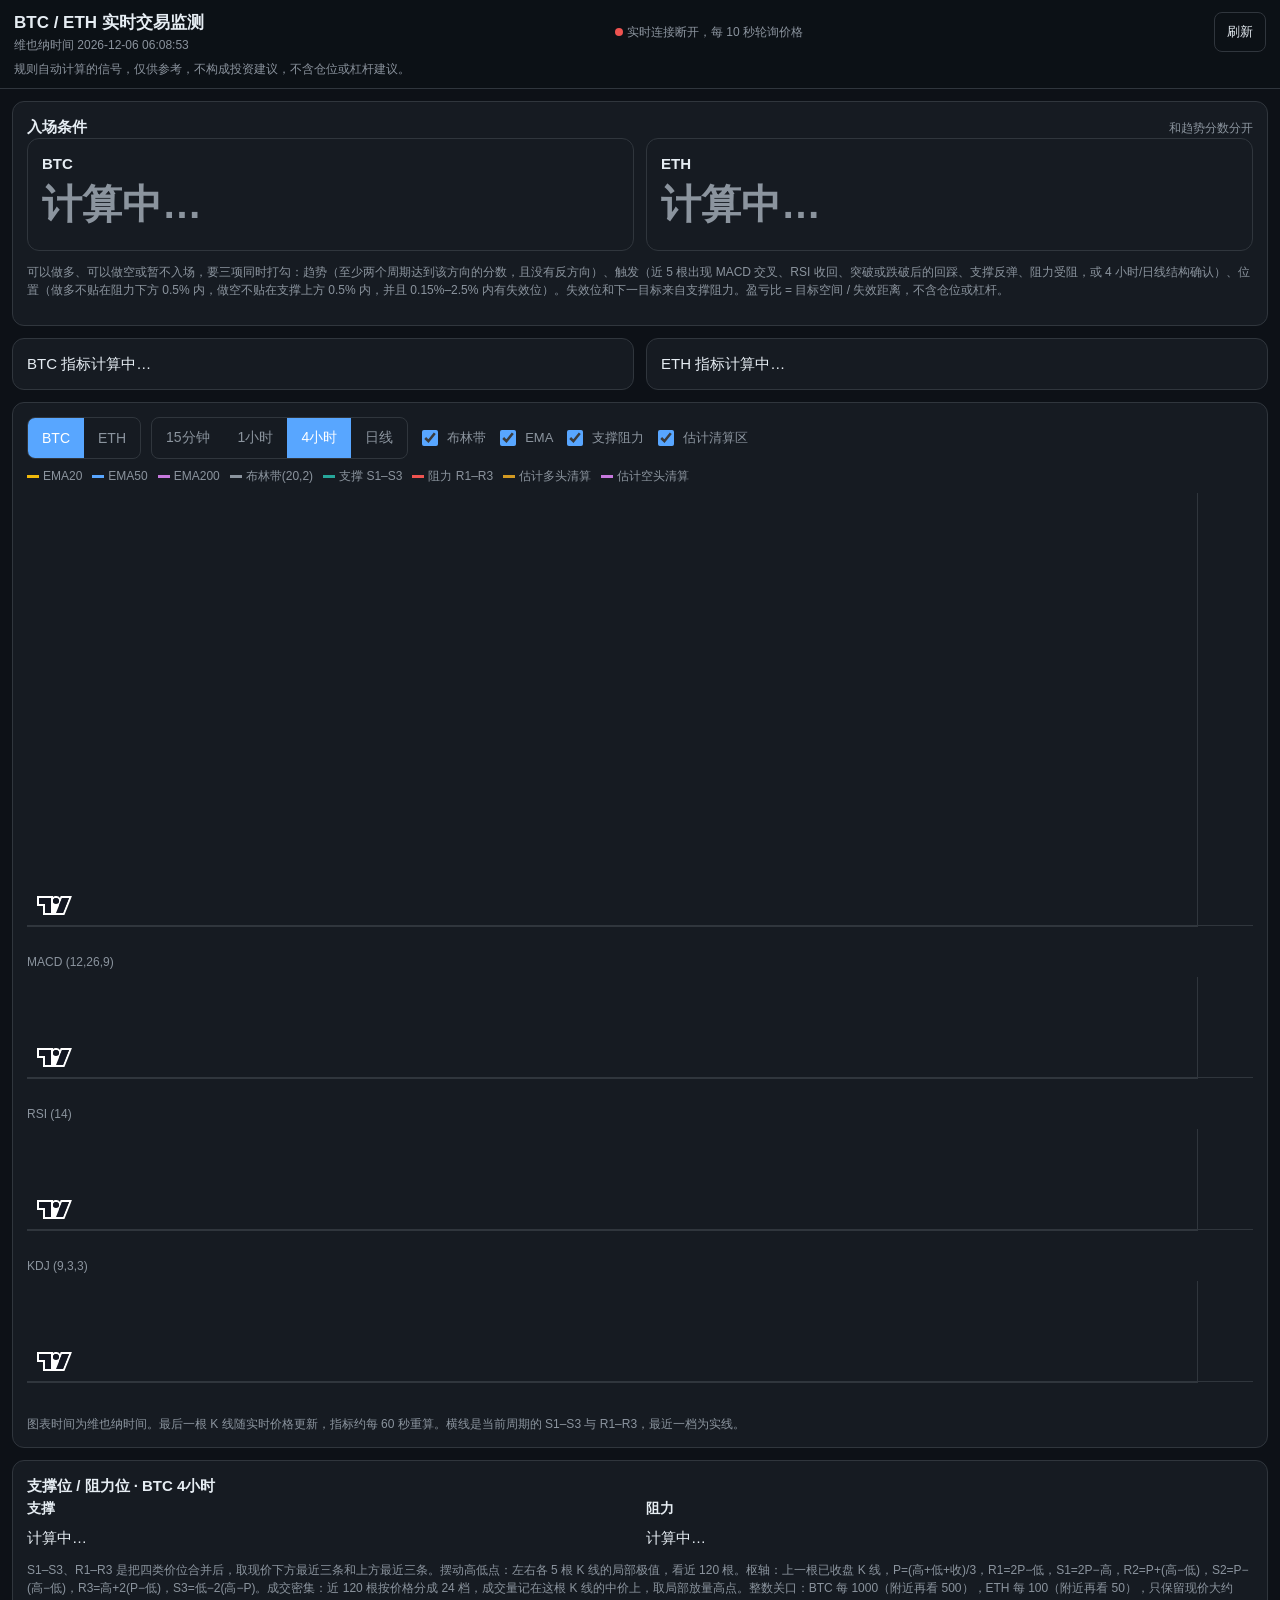
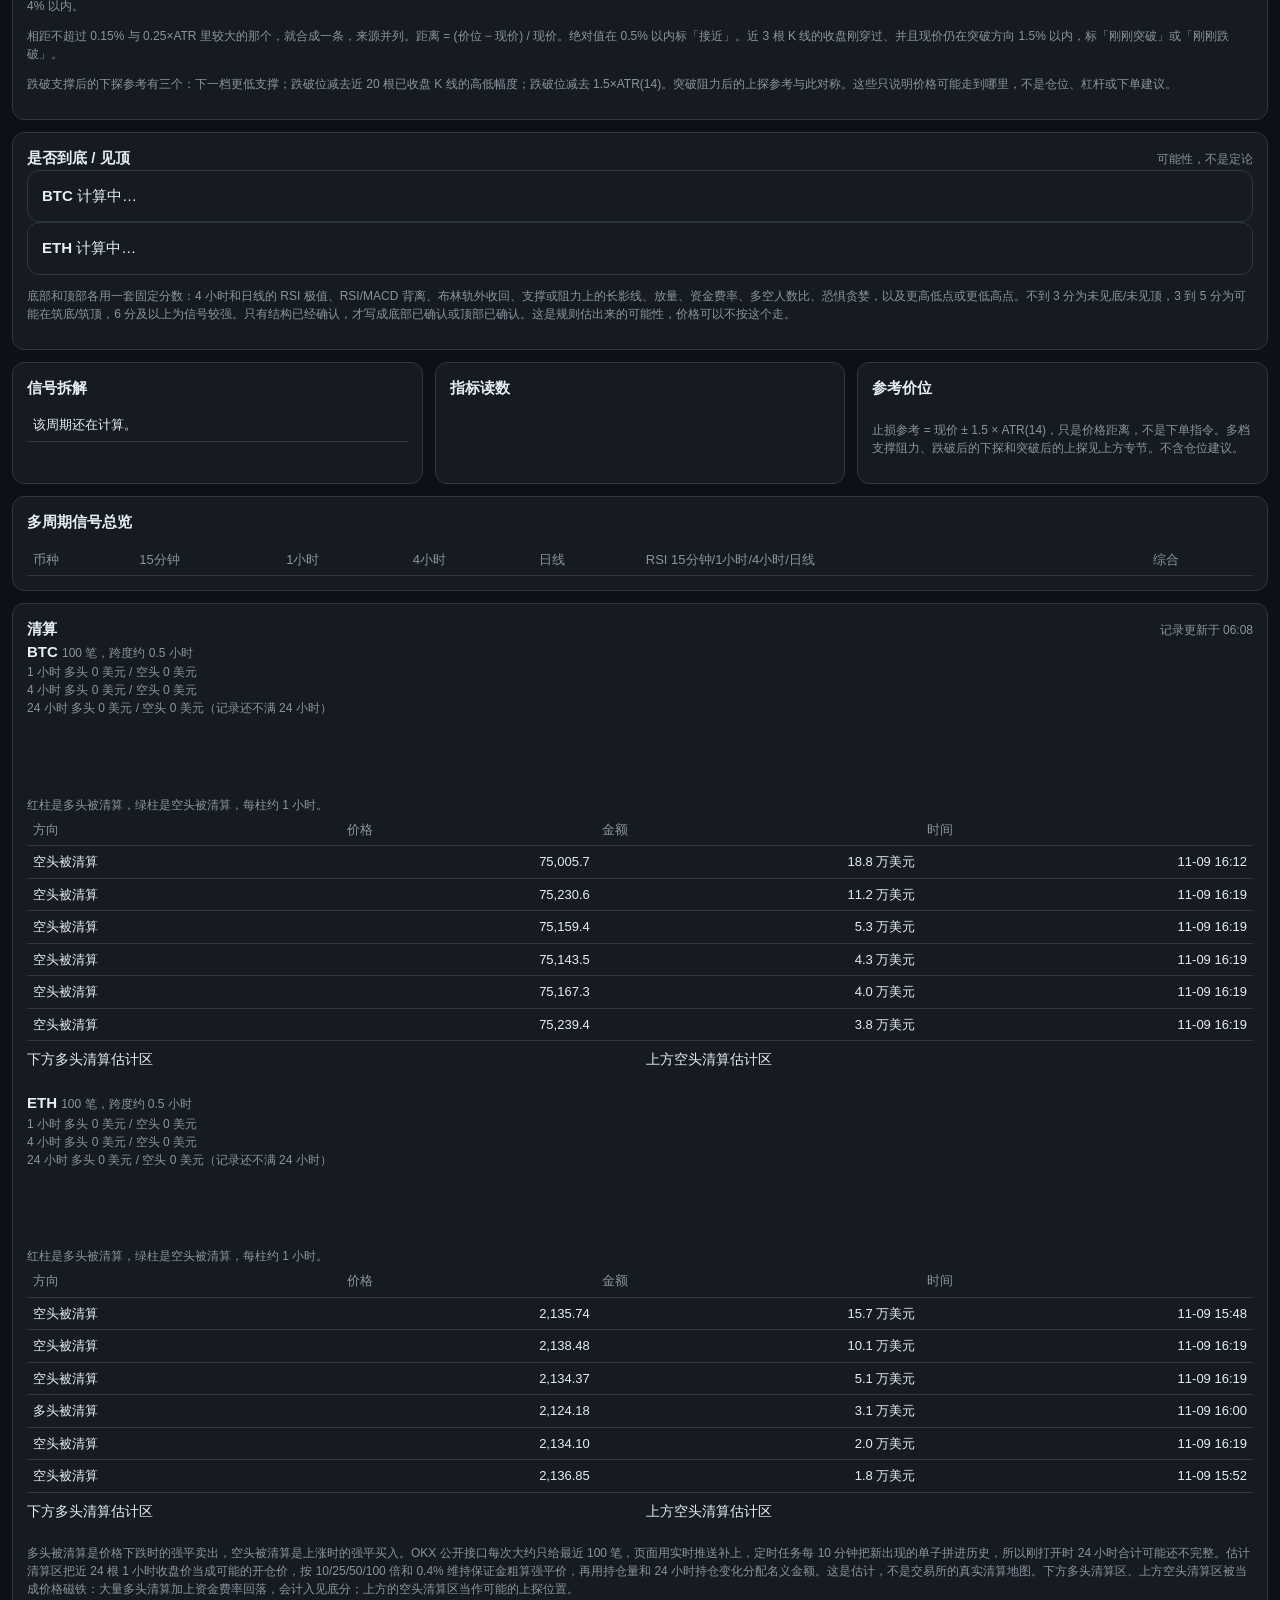
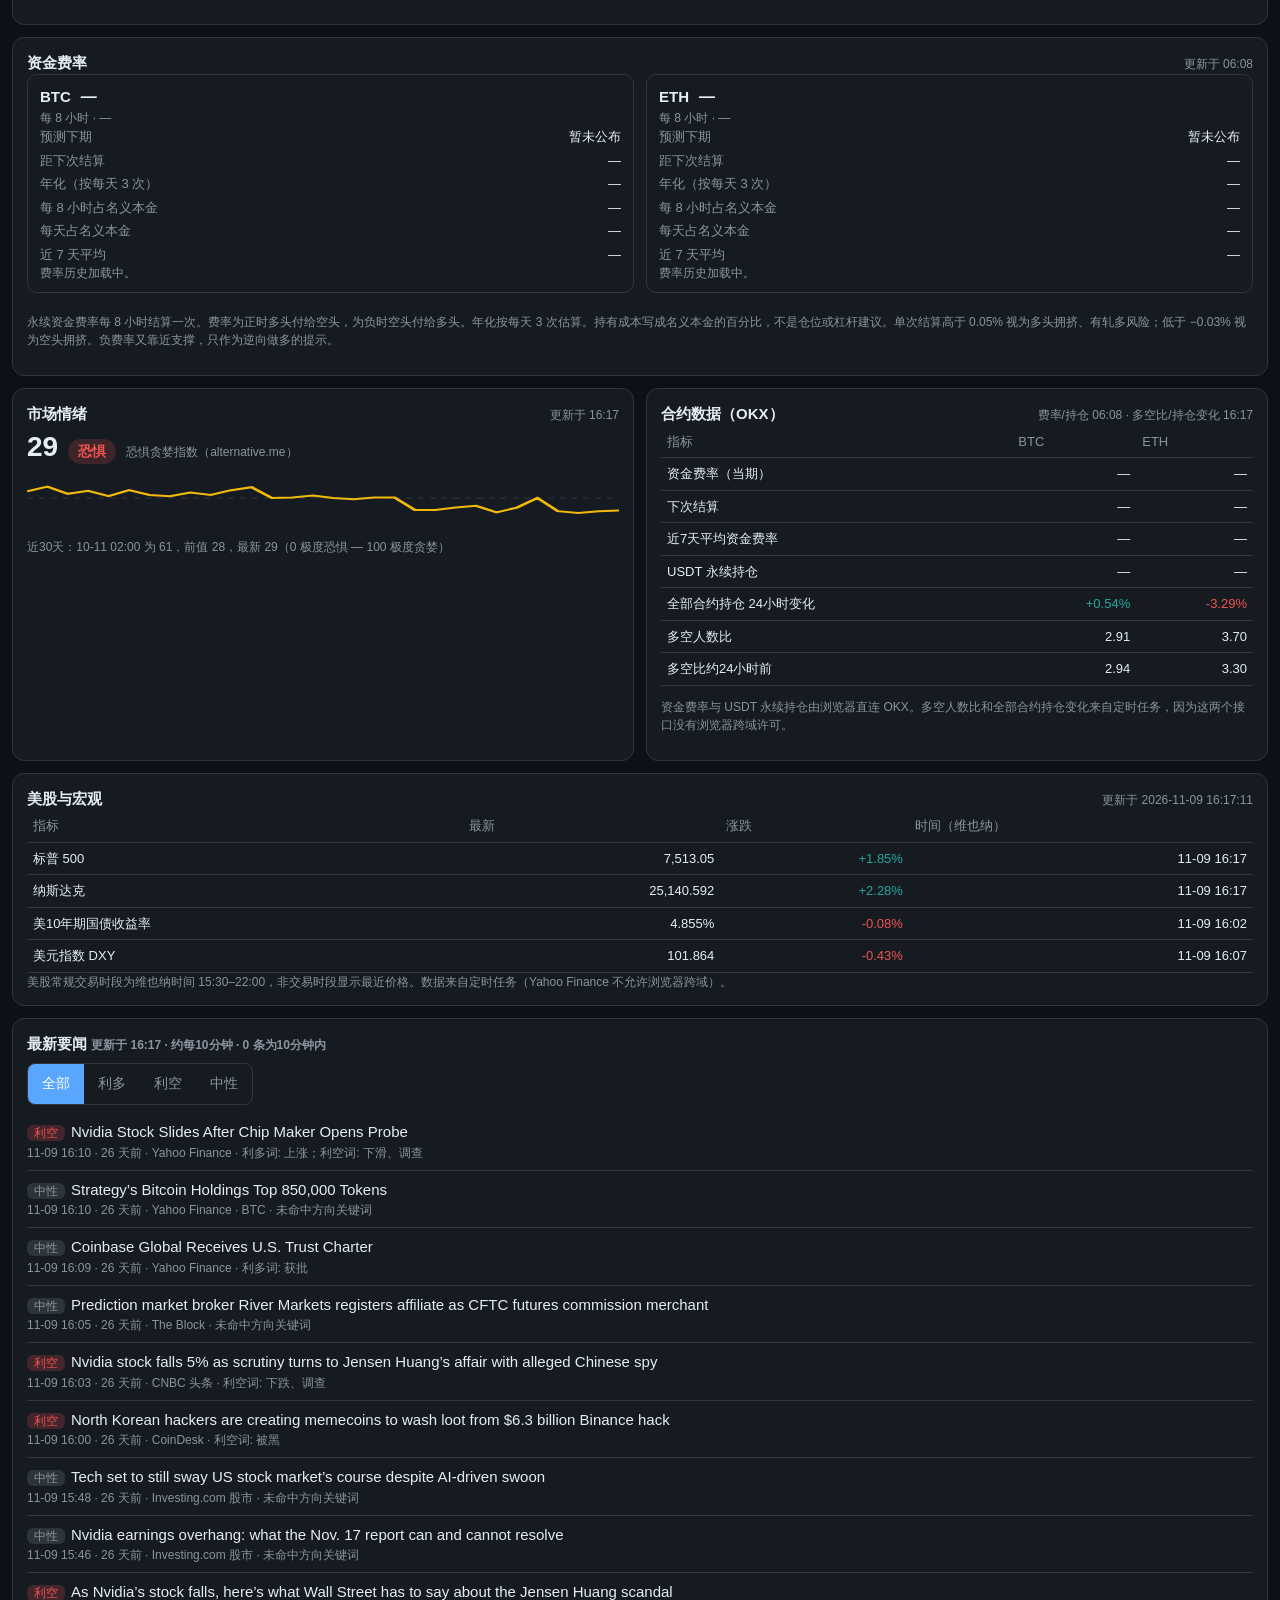
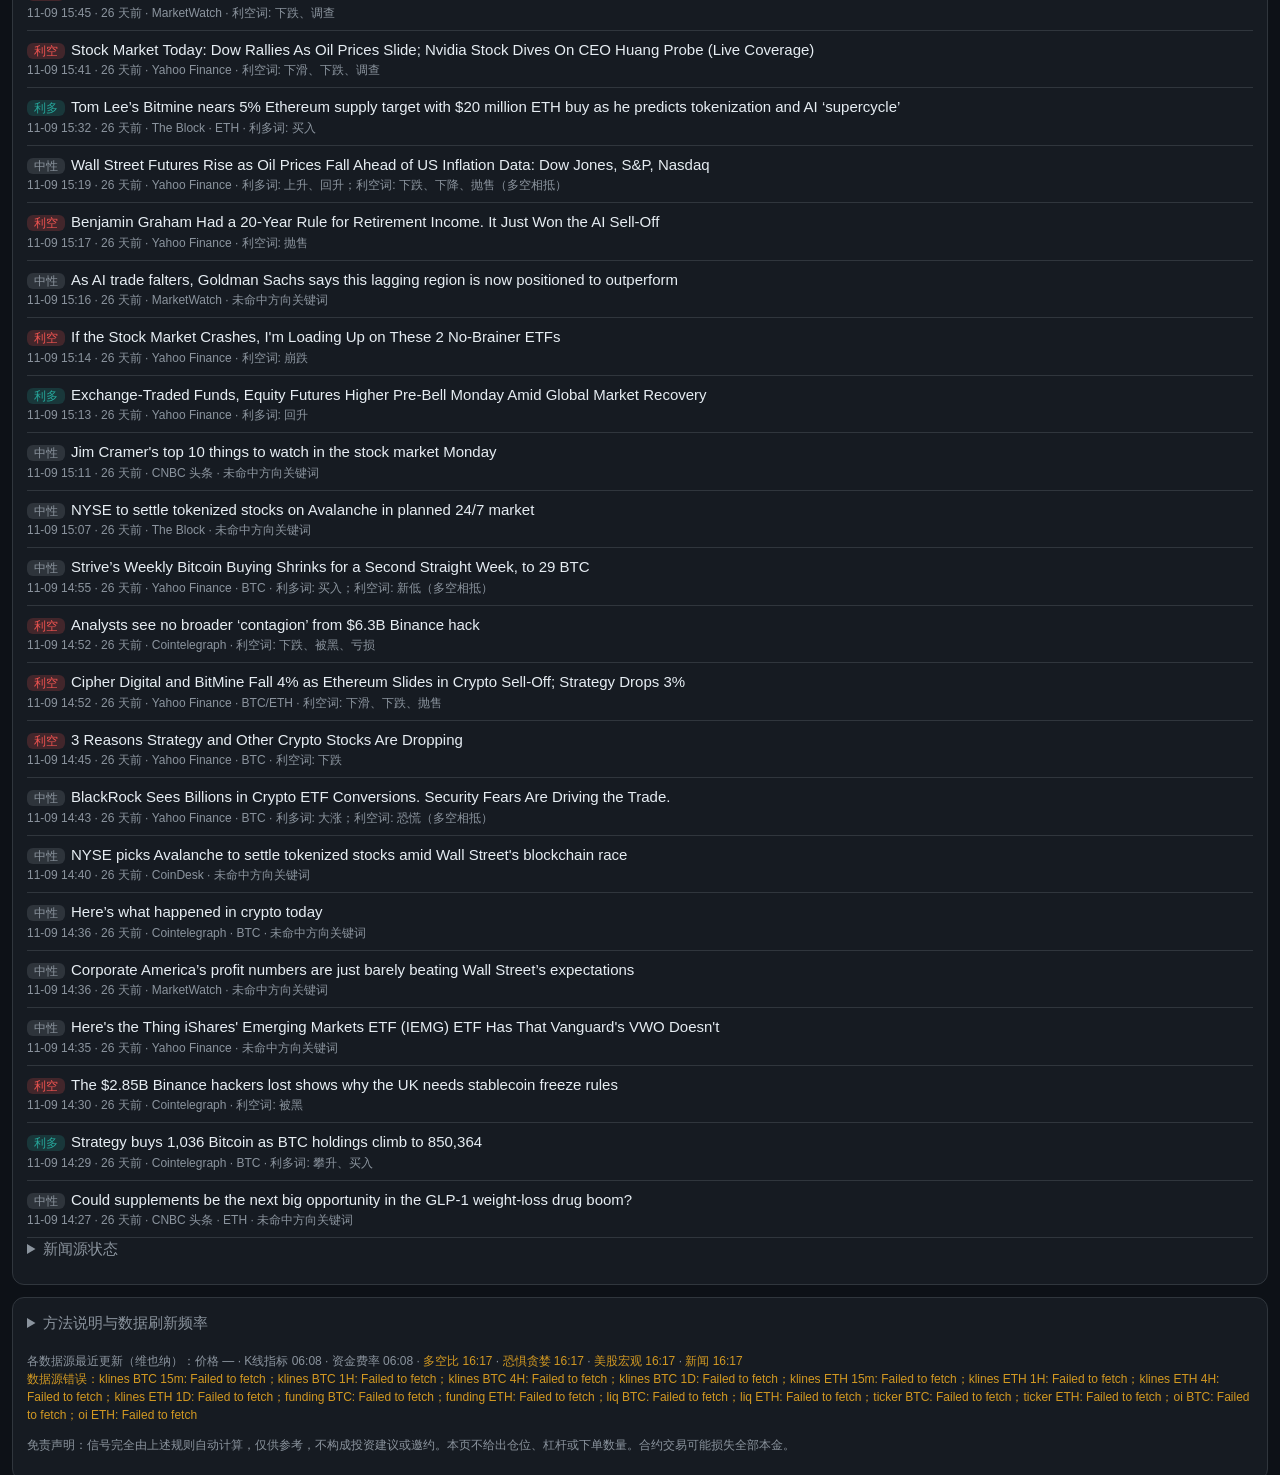
==== commit 90608172: "Add a 15-minute BTC and ETH timeframe. The chart, indicators, and support levels follow the new butt" ====
--- a/index.html
+++ b/index.html
@@ -50,6 +50,7 @@
         <button type="button" data-v="ETH" aria-pressed="false">ETH</button>
       </div>
       <div class="seg" id="segTf" role="group" aria-label="周期">
+        <button type="button" data-v="15m" aria-pressed="false">15分钟</button>
         <button type="button" data-v="1H" aria-pressed="false">1小时</button>
         <button type="button" data-v="4H" class="on" aria-pressed="true">4小时</button>
         <button type="button" data-v="1D" aria-pressed="false">日线</button>
@@ -184,7 +185,7 @@
       <summary>方法说明与数据刷新频率</summary>
       <div class="muted" style="margin-top:8px">
         <p>单周期技术分（约 ±10）：EMA20/50/200 排列 ±2；价格对 EMA200 ±1；价格对 EMA20 ±1；MACD（DIF 与 DEA 位置、柱体方向）±2；RSI ±1（≥70 或 ≤30 反向计分）；KDJ ±1（J&gt;100 或 &lt;0 反向计分）；布林带位置 ±1（突破上下轨反向计分）；放量方向 ±1。</p>
-        <p>综合分 = 1 小时×0.2 + 4 小时×0.3 + 日线×0.5 + 情绪调整（最多 ±3：恐惧贪婪 ≤20 加 1、≥80 减 1；资金费率 &gt;0.03% 减 1、&lt;0 加 1；多空人数比 &gt;2.5 减 1、&lt;0.8 加 1）+ 新闻调整（最多 ±2：近 12 小时相关新闻里，利多条数减利空条数 ≥3 加 1、≥6 加 2，反之亦然）。</p>
+        <p>综合分在 15 分钟数据齐了的时候是 15 分钟×0.1 + 1 小时×0.2 + 4 小时×0.3 + 日线×0.4。15 分钟还没到时仍用 1 小时×0.2 + 4 小时×0.3 + 日线×0.5，不挡住综合分。然后再加情绪调整（最多 ±3：恐惧贪婪 ≤20 加 1、≥80 减 1；资金费率 &gt;0.03% 减 1、&lt;0 加 1；多空人数比 &gt;2.5 减 1、&lt;0.8 加 1）和新闻调整（最多 ±2：近 12 小时相关新闻里，利多条数减利空条数 ≥3 加 1、≥6 加 2，反之亦然）。</p>
         <p>结论：≥6 强烈做多，≥3 做多，介于 −3 与 3 之间为观望，≤−3 做空，≤−6 强烈做空。</p>
         <p>新闻标签按关键词规则判断（标题命中计 2 分、摘要计 1 分，差值 ≥2 定方向）。标题为原文英文，判断可能出错。</p>
         <p>刷新：实时价格走 OKX 公共 WebSocket（wss://ws.okx.com:8443，失败则改走 443 端口，再失败则每 10 秒用 REST 轮询）。K 线与指标每 60 秒重算。资金费率与当前永续持仓每 3 分钟。多空人数比、全市场持仓 24 小时变化、新闻、恐惧贪婪、美股宏观由 GitHub Actions 每 10 分钟抓取（计划任务可能再延迟几分钟），仅在内容变化时提交。页面大约每分钟重新读取这些 JSON。</p>
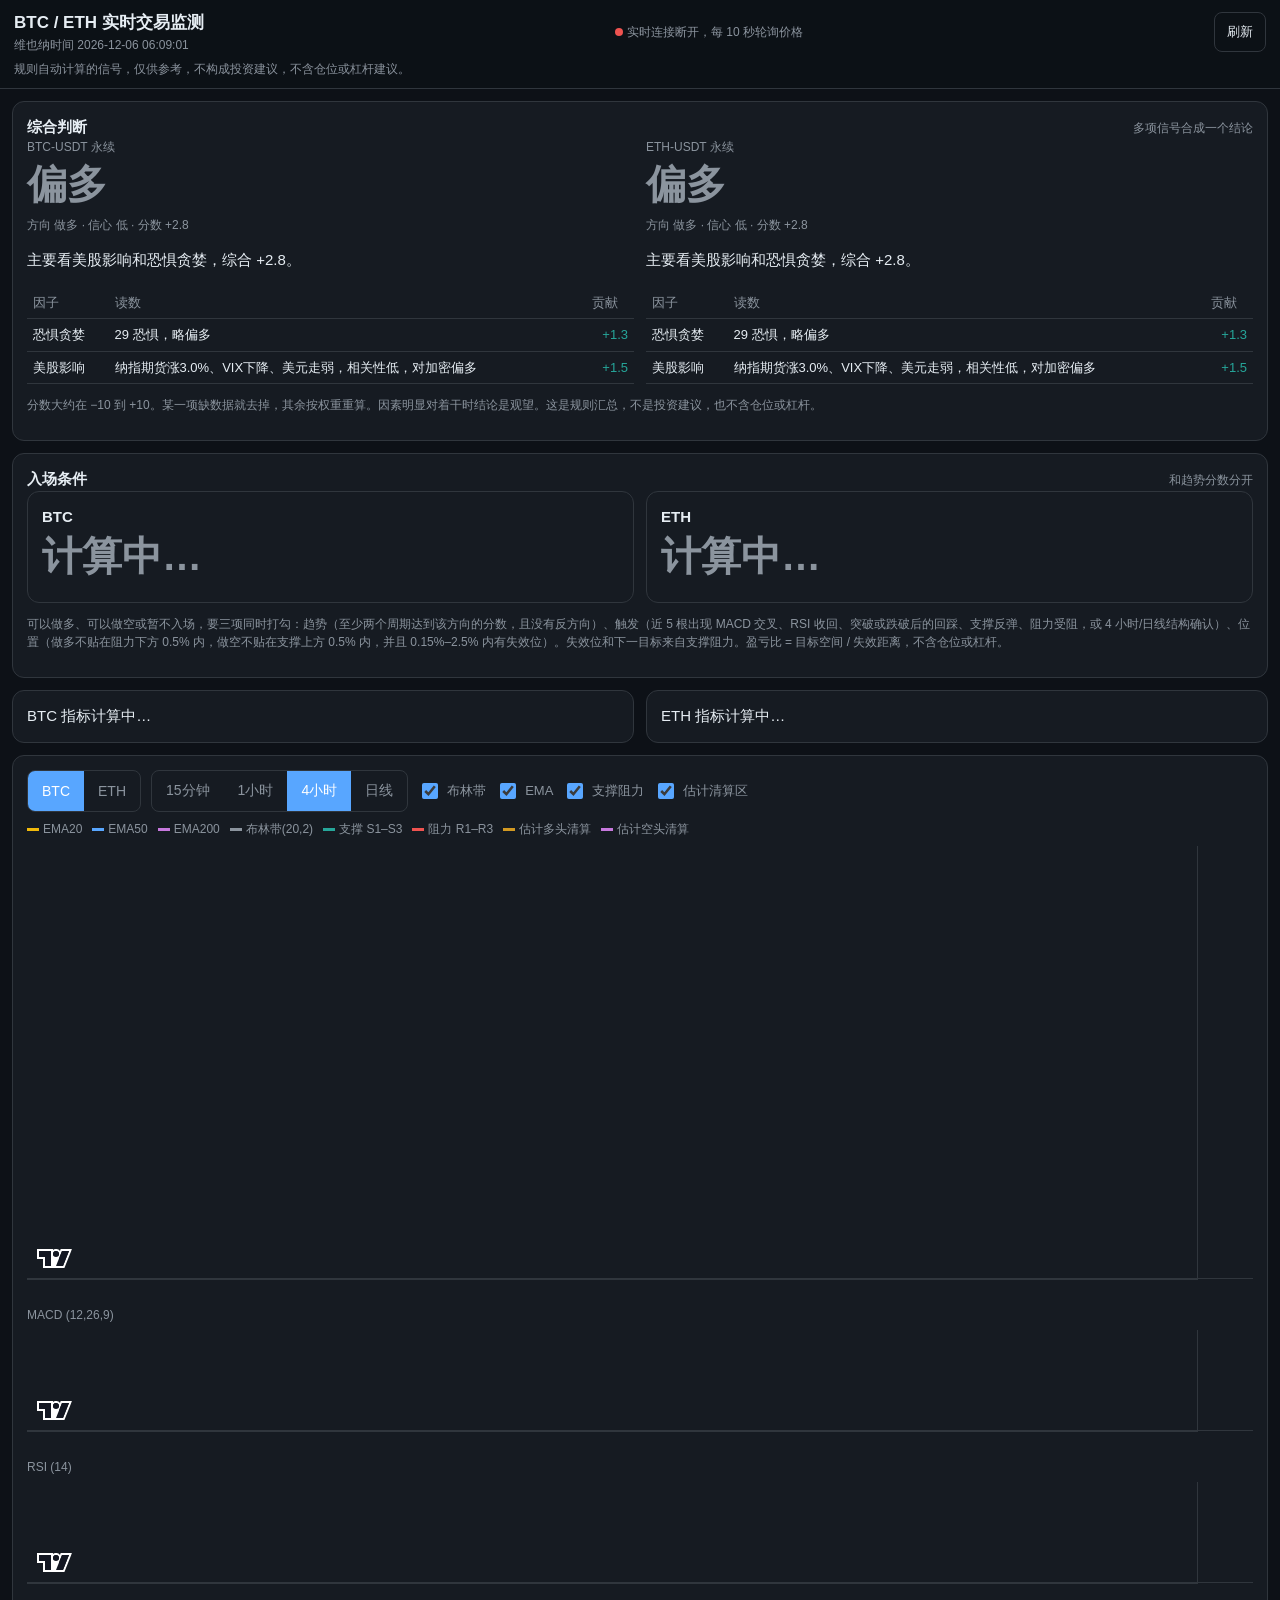
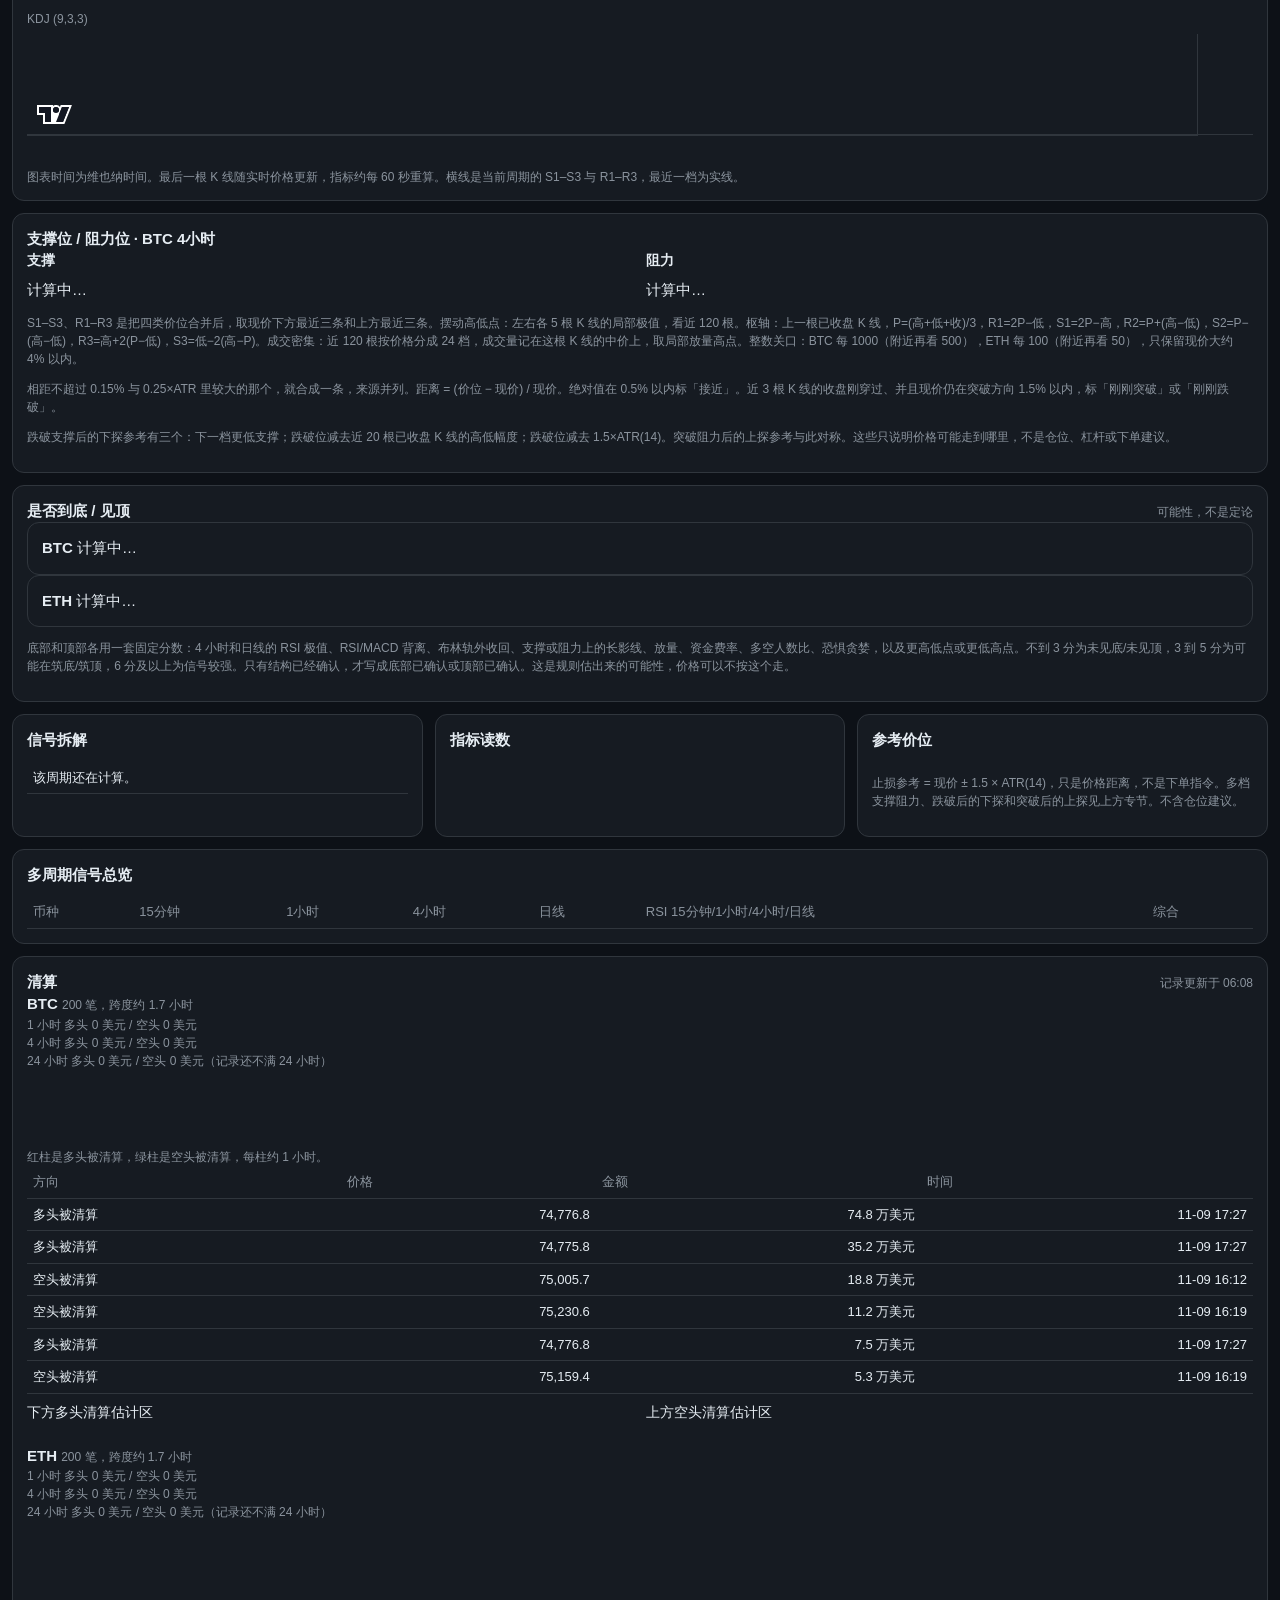
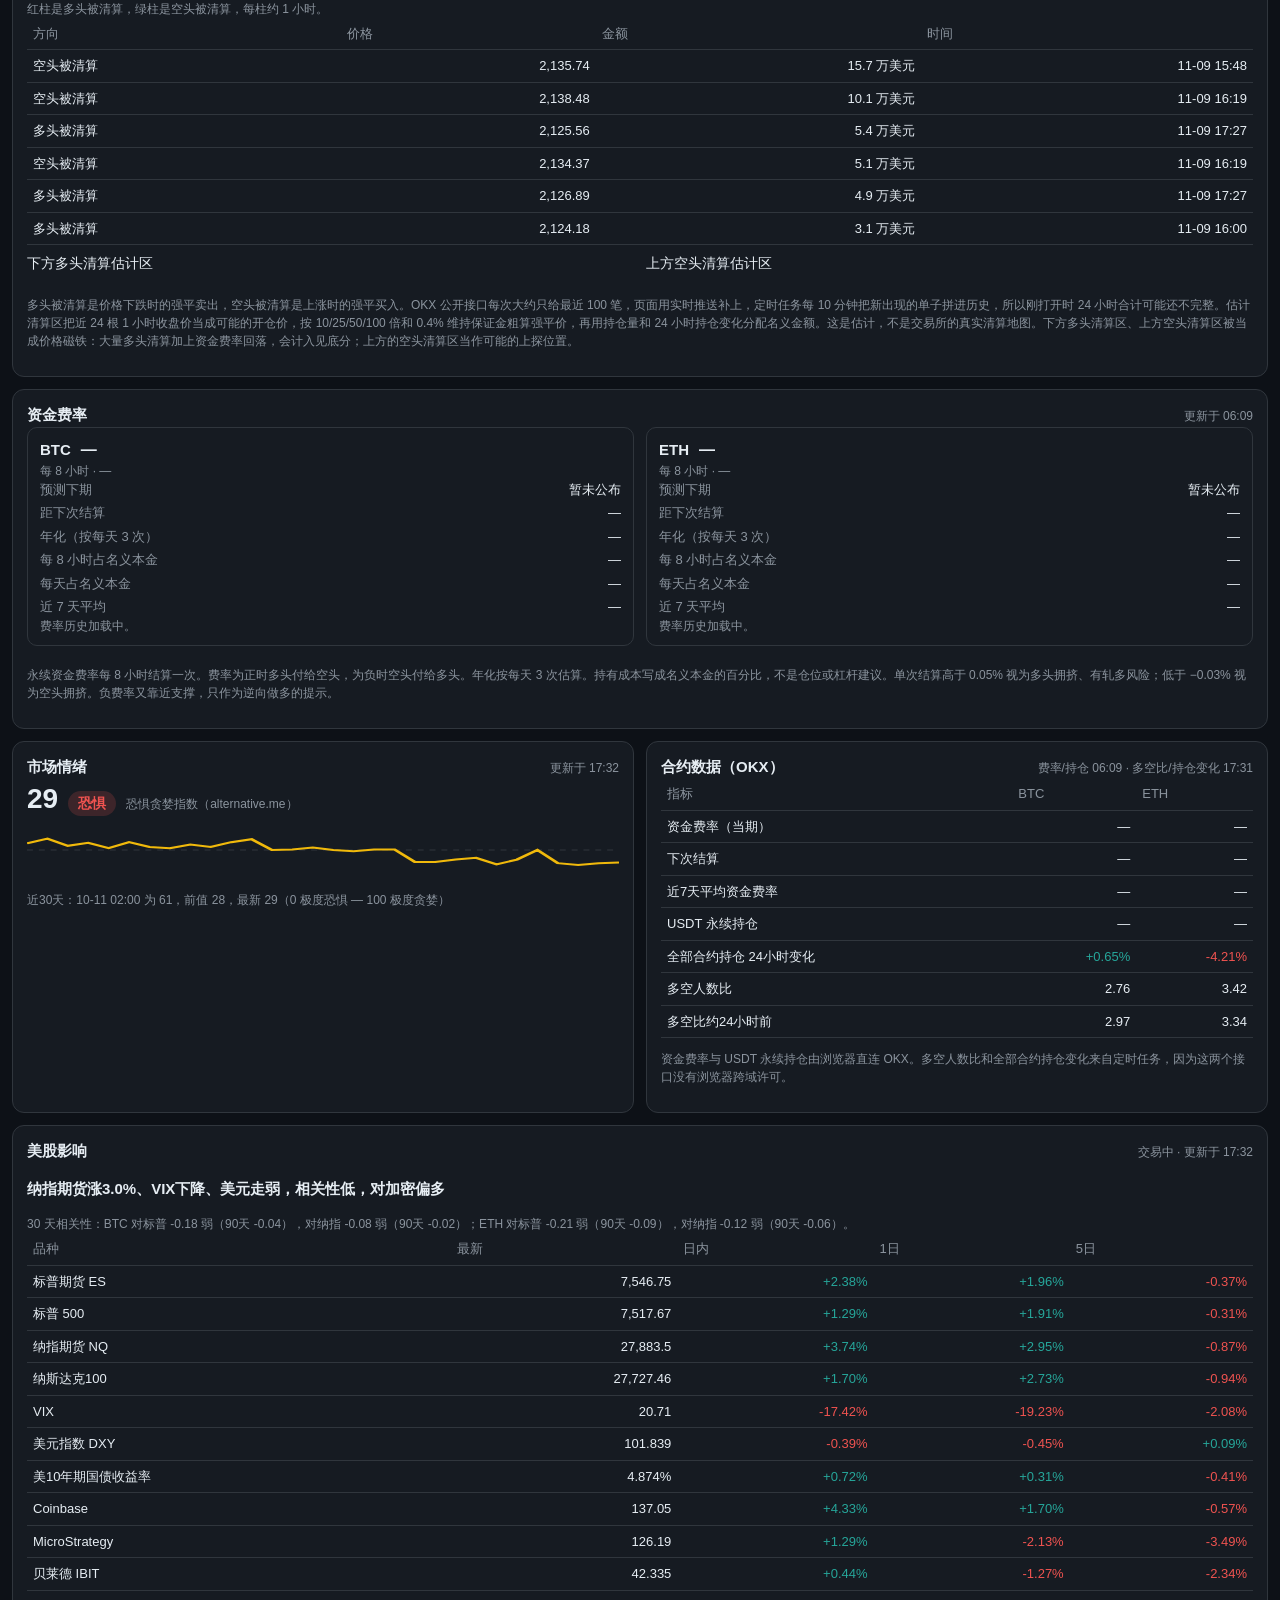
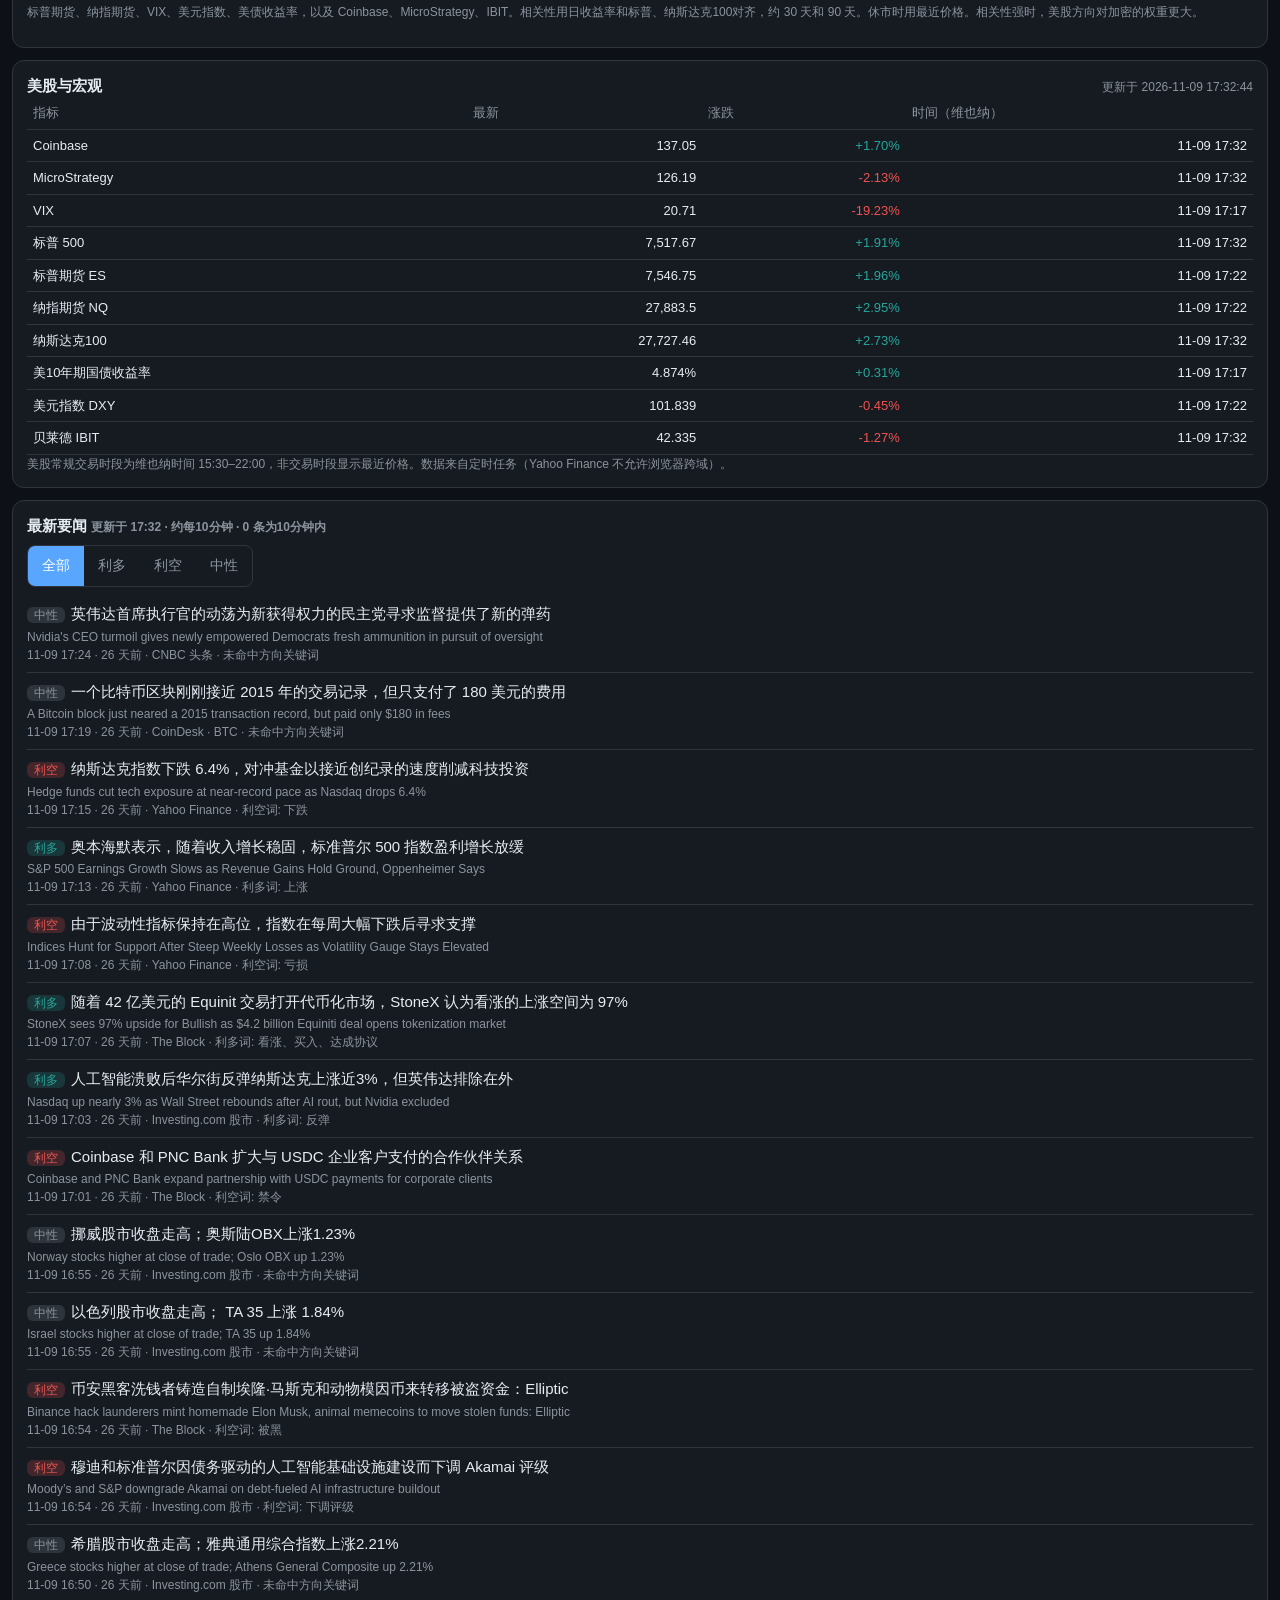
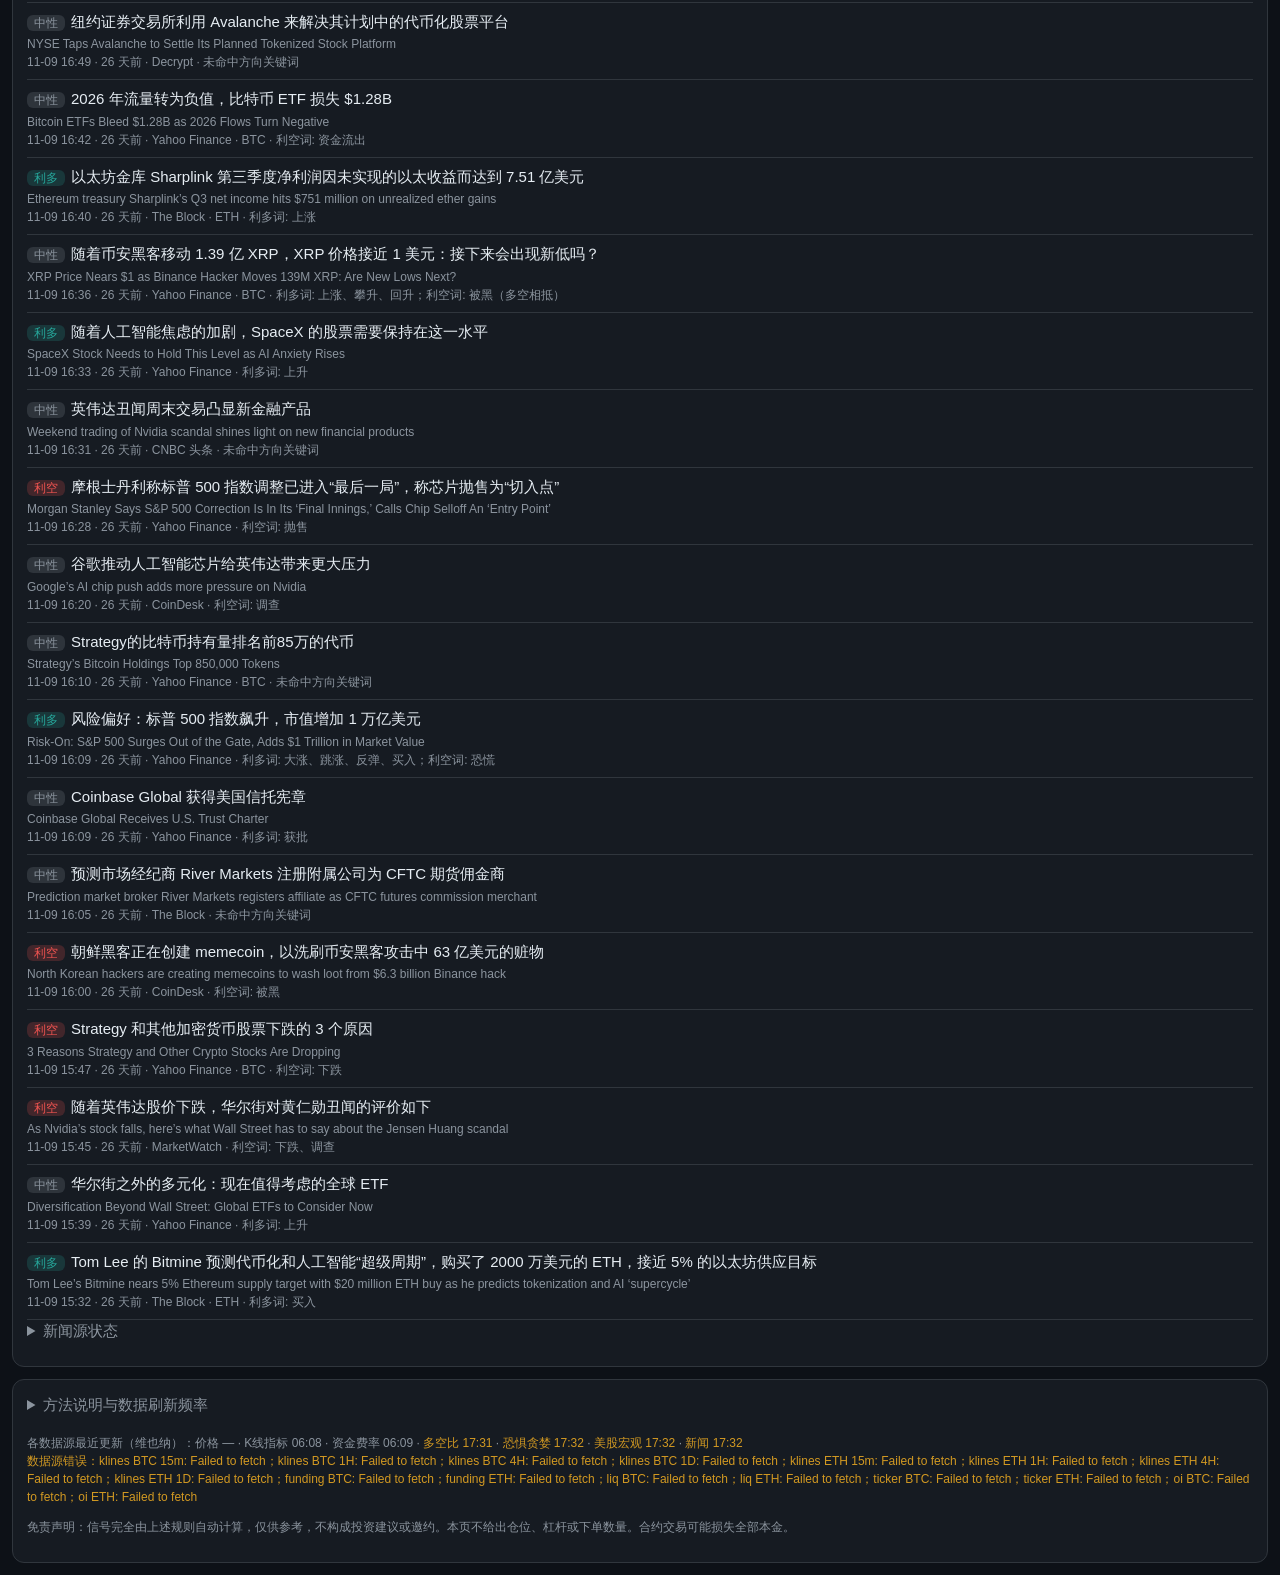
==== commit 76793087: "Add a combined call, US-market influence, and Chinese headlines. The top card folds technicals, leve" ====
--- a/index.html
+++ b/index.html
@@ -30,6 +30,15 @@
 </header>
 <noscript><p class="muted" style="padding:12px">需要启用 JavaScript 才能加载行情。</p></noscript>
 <main>
+  <section class="card" id="overallCard">
+    <div class="card-head">
+      <h2>综合判断</h2>
+      <span class="muted">多项信号合成一个结论</span>
+    </div>
+    <div class="grid2" id="overallBody">计算中…</div>
+    <p class="muted">分数大约在 −10 到 +10。某一项缺数据就去掉，其余按权重重算。因素明显对着干时结论是观望。这是规则汇总，不是投资建议，也不含仓位或杠杆。</p>
+  </section>
+
   <section class="card" id="entryCard">
     <div class="card-head">
       <h2>入场条件</h2>
@@ -152,6 +161,15 @@
       <div class="scroll"><table id="derTable"></table></div>
       <p class="muted" id="derNote"></p>
     </div>
+  </section>
+
+  <section class="card" id="usCard">
+    <div class="card-head">
+      <h2>美股影响</h2>
+      <span class="muted" id="usMeta"></span>
+    </div>
+    <div id="usBody">加载中…</div>
+    <p class="muted">标普期货、纳指期货、VIX、美元指数、美债收益率，以及 Coinbase、MicroStrategy、IBIT。相关性用日收益率和标普、纳斯达克100对齐，约 30 天和 90 天。休市时用最近价格。相关性强时，美股方向对加密的权重更大。</p>
   </section>
 
   <section class="card">
--- a/css/style.css
+++ b/css/style.css
@@ -146,6 +146,7 @@
 .mark.ok { color: var(--up); }
 .mark.no { color: var(--down); }
 .ex-label { font-size: clamp(20px, 5vw, 26px); font-weight: 750; margin: 0 0 6px; }
+.orig { color: var(--tx2); font-size: 12px; margin-top: 2px; }
 .card-head h2 { margin: 0; }
 svg text { fill: var(--tx2); font-size: 10px; }
 ::selection { background: #1f6feb; color: #fff; }
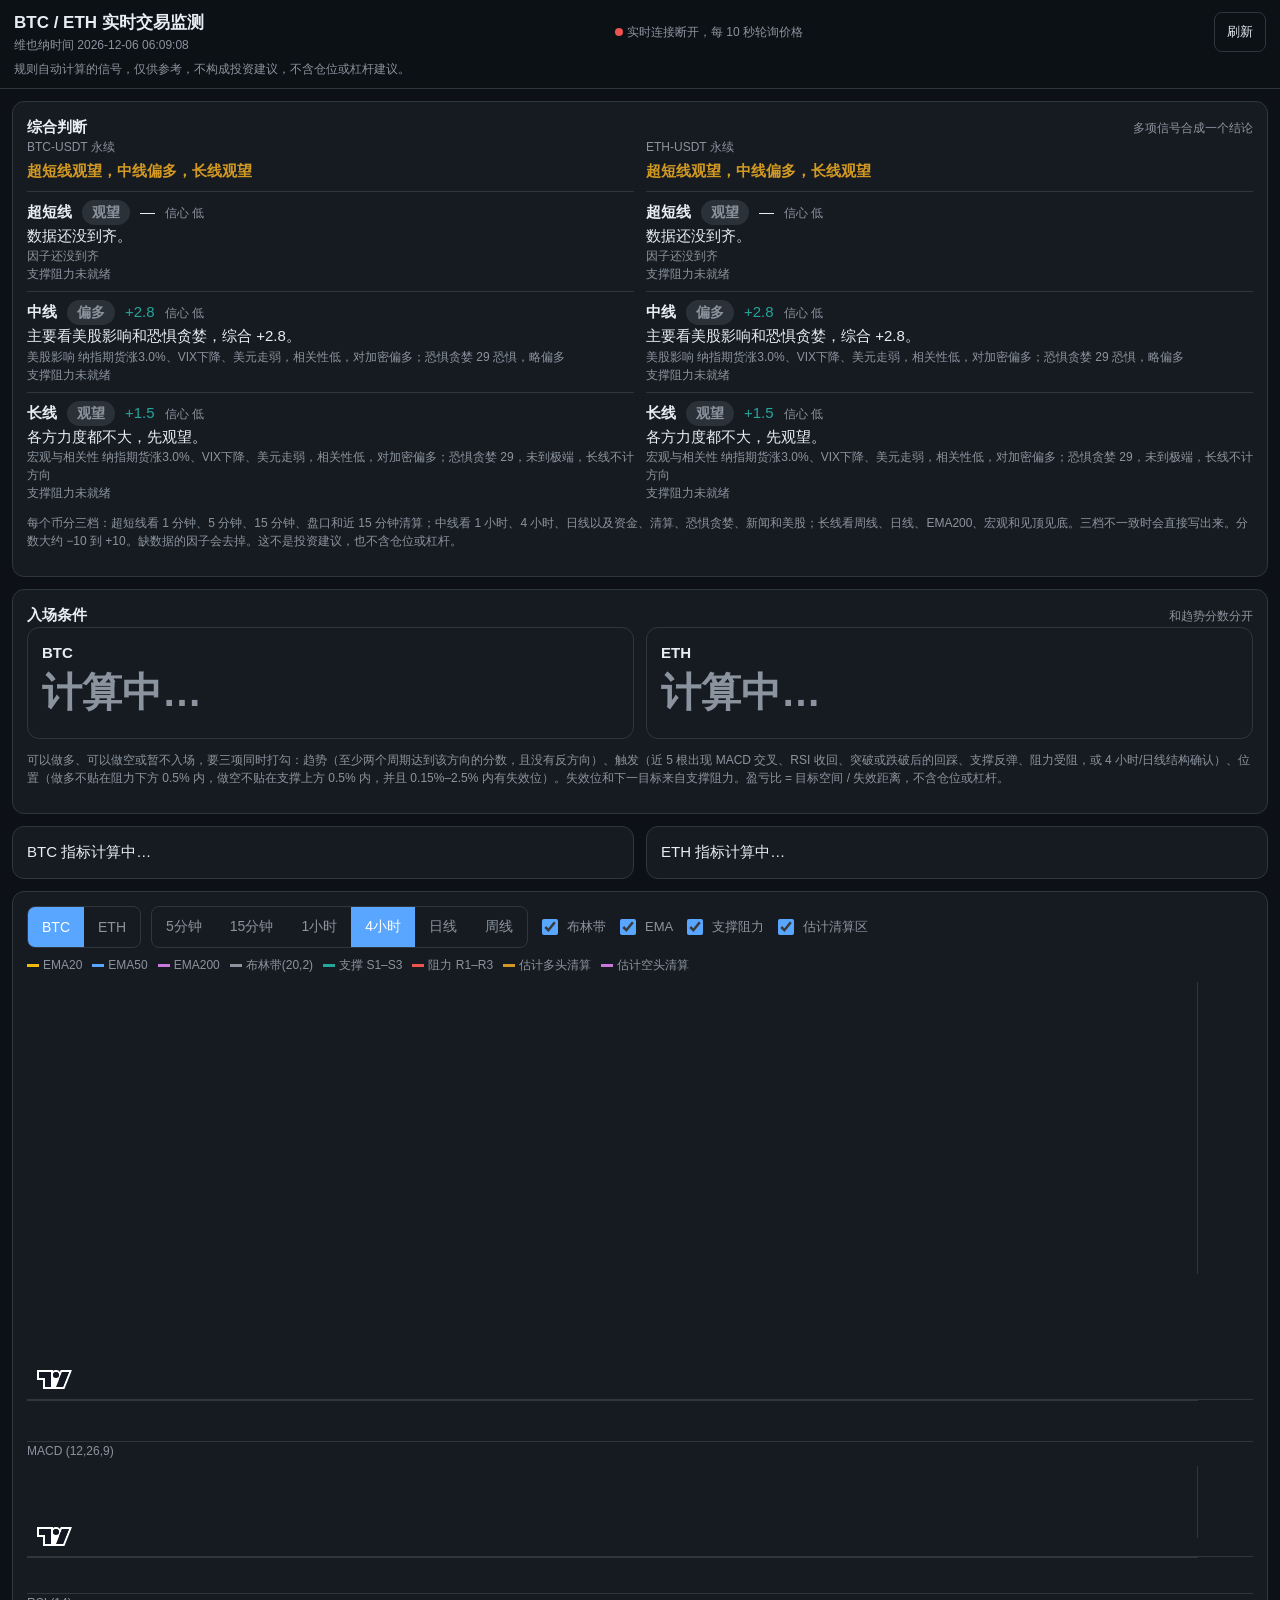
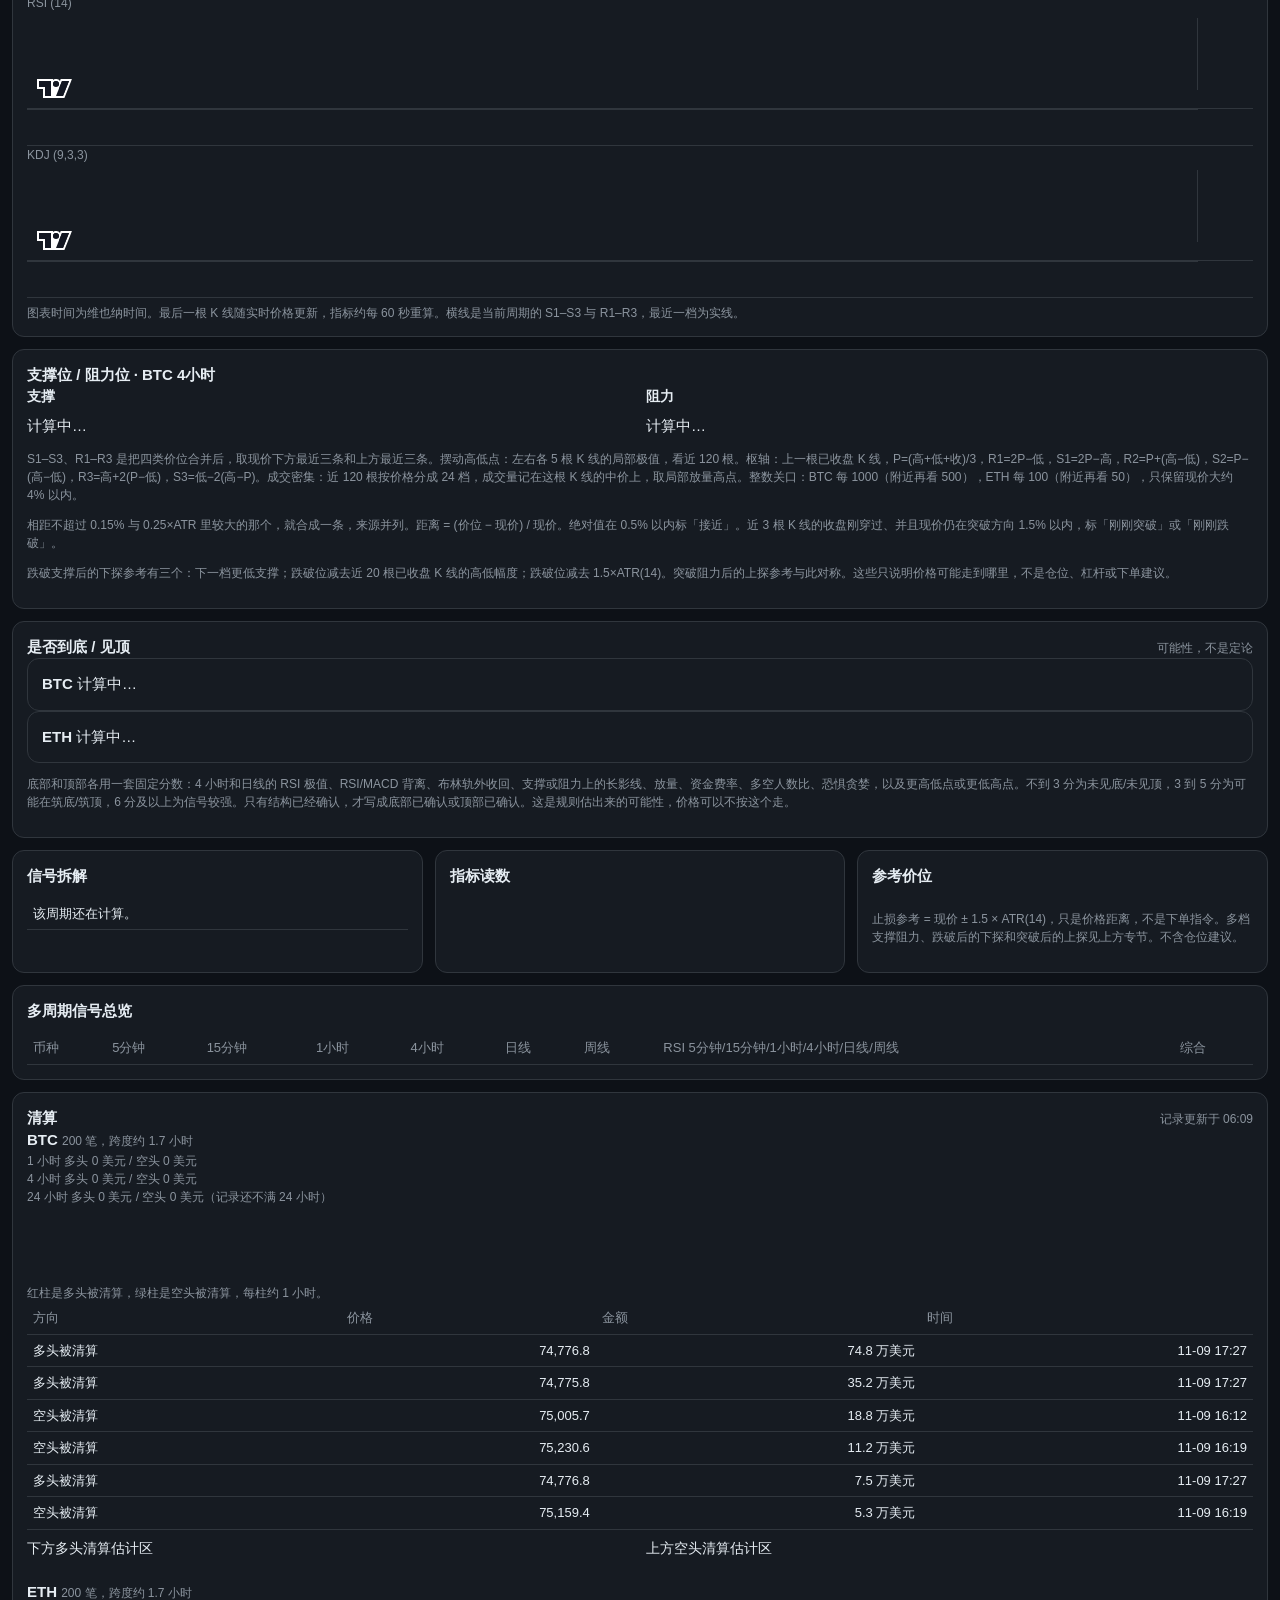
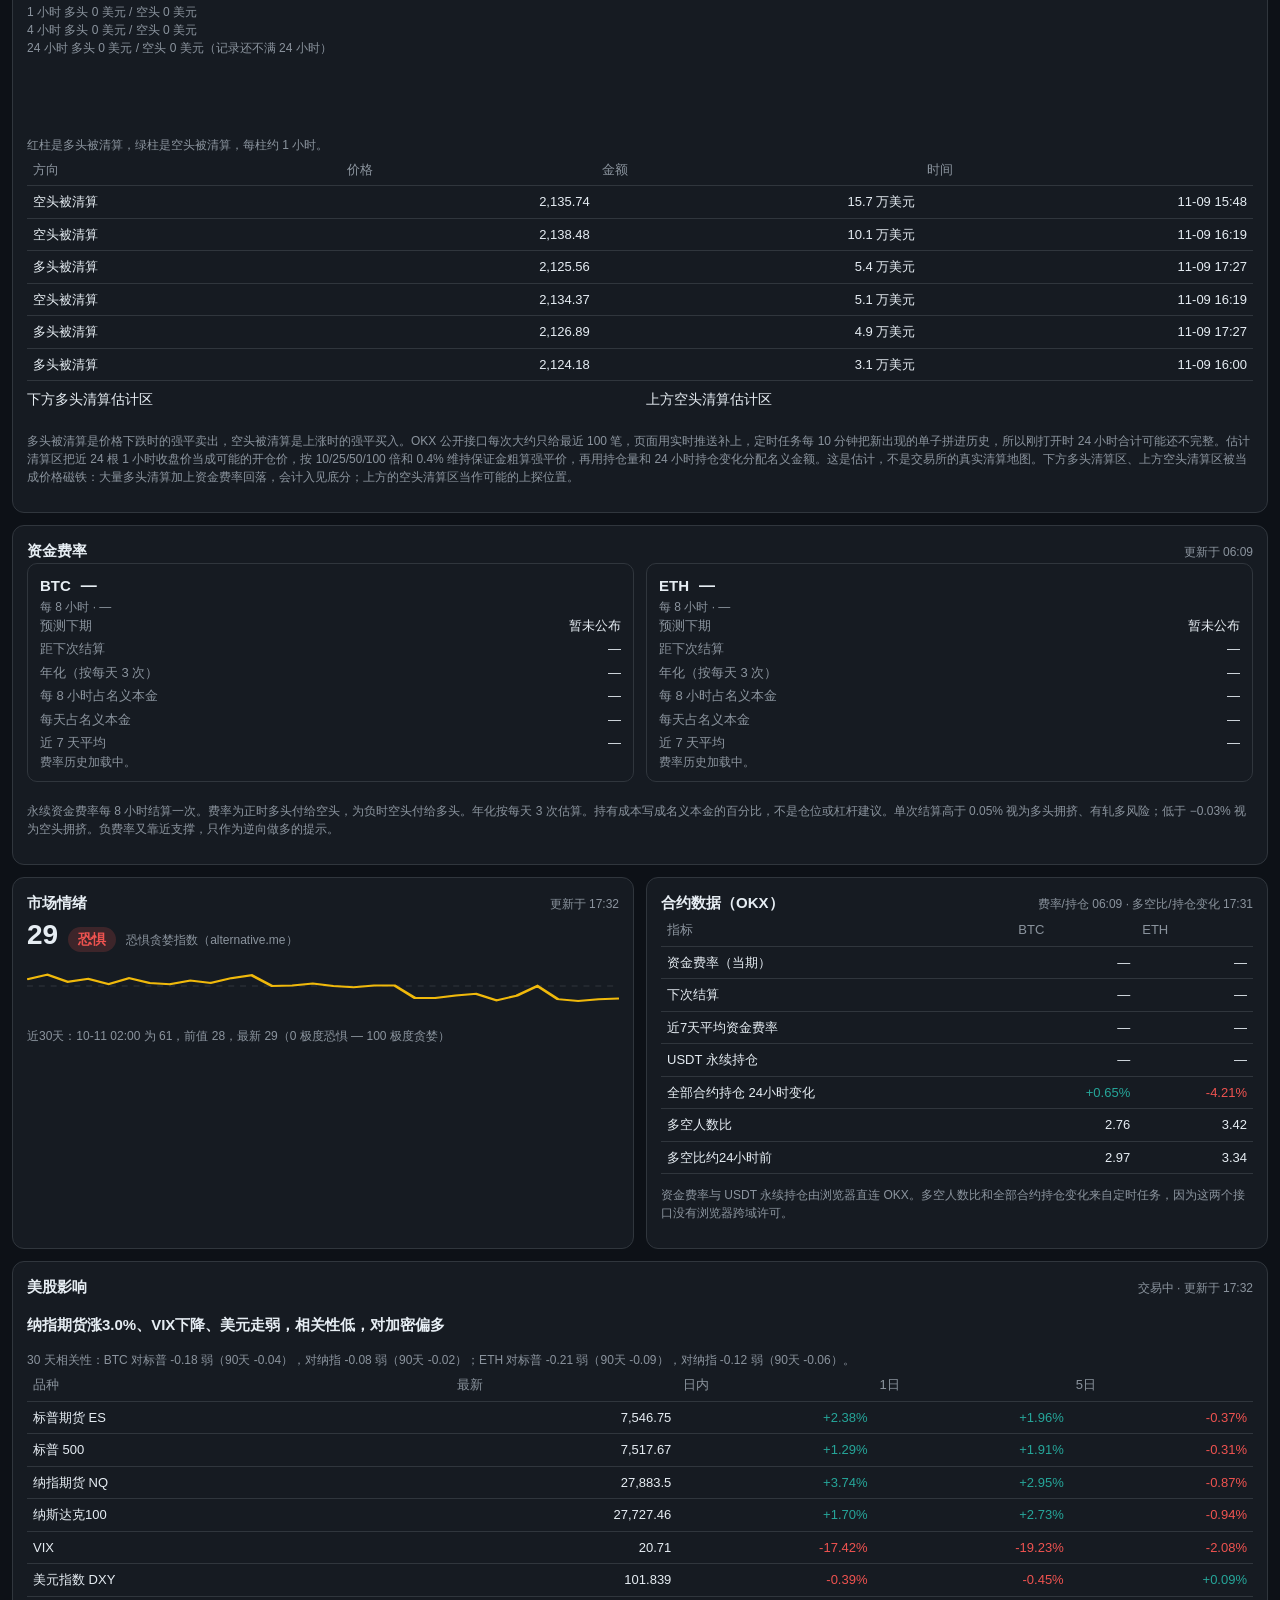
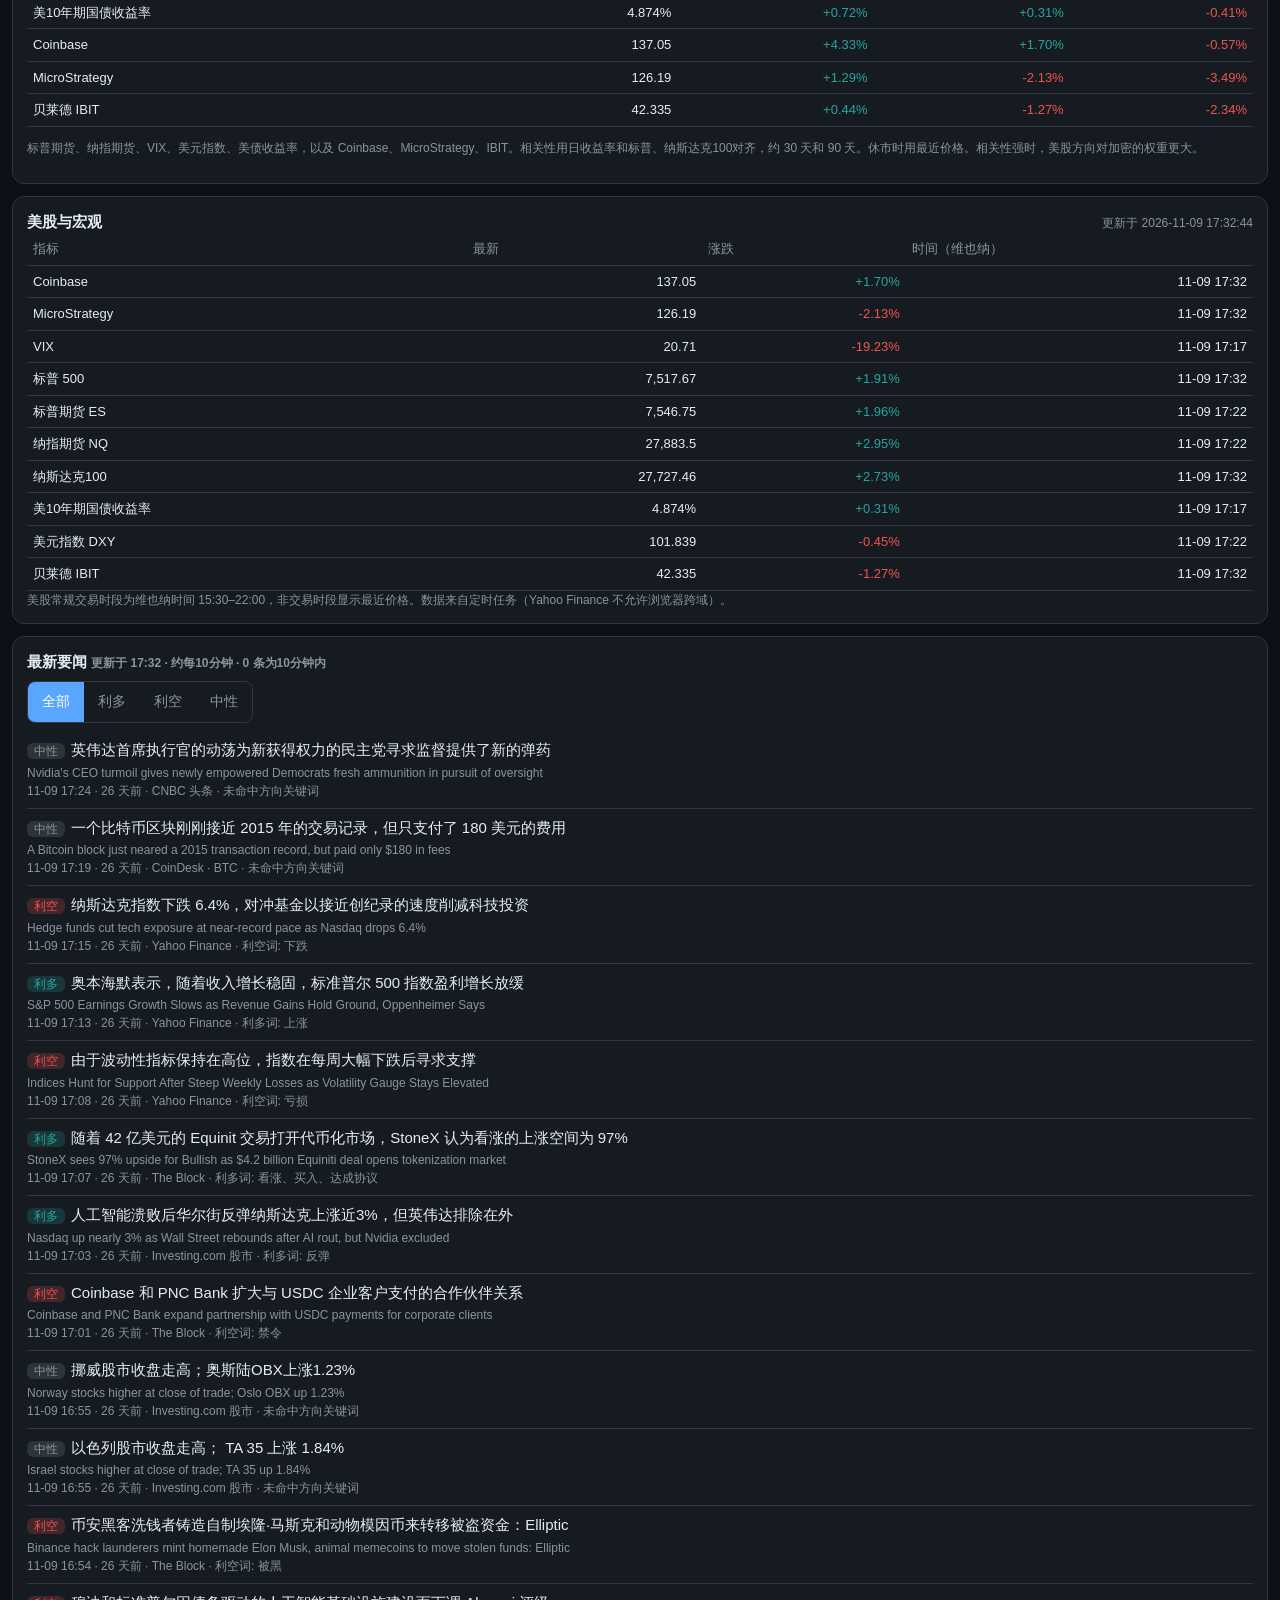
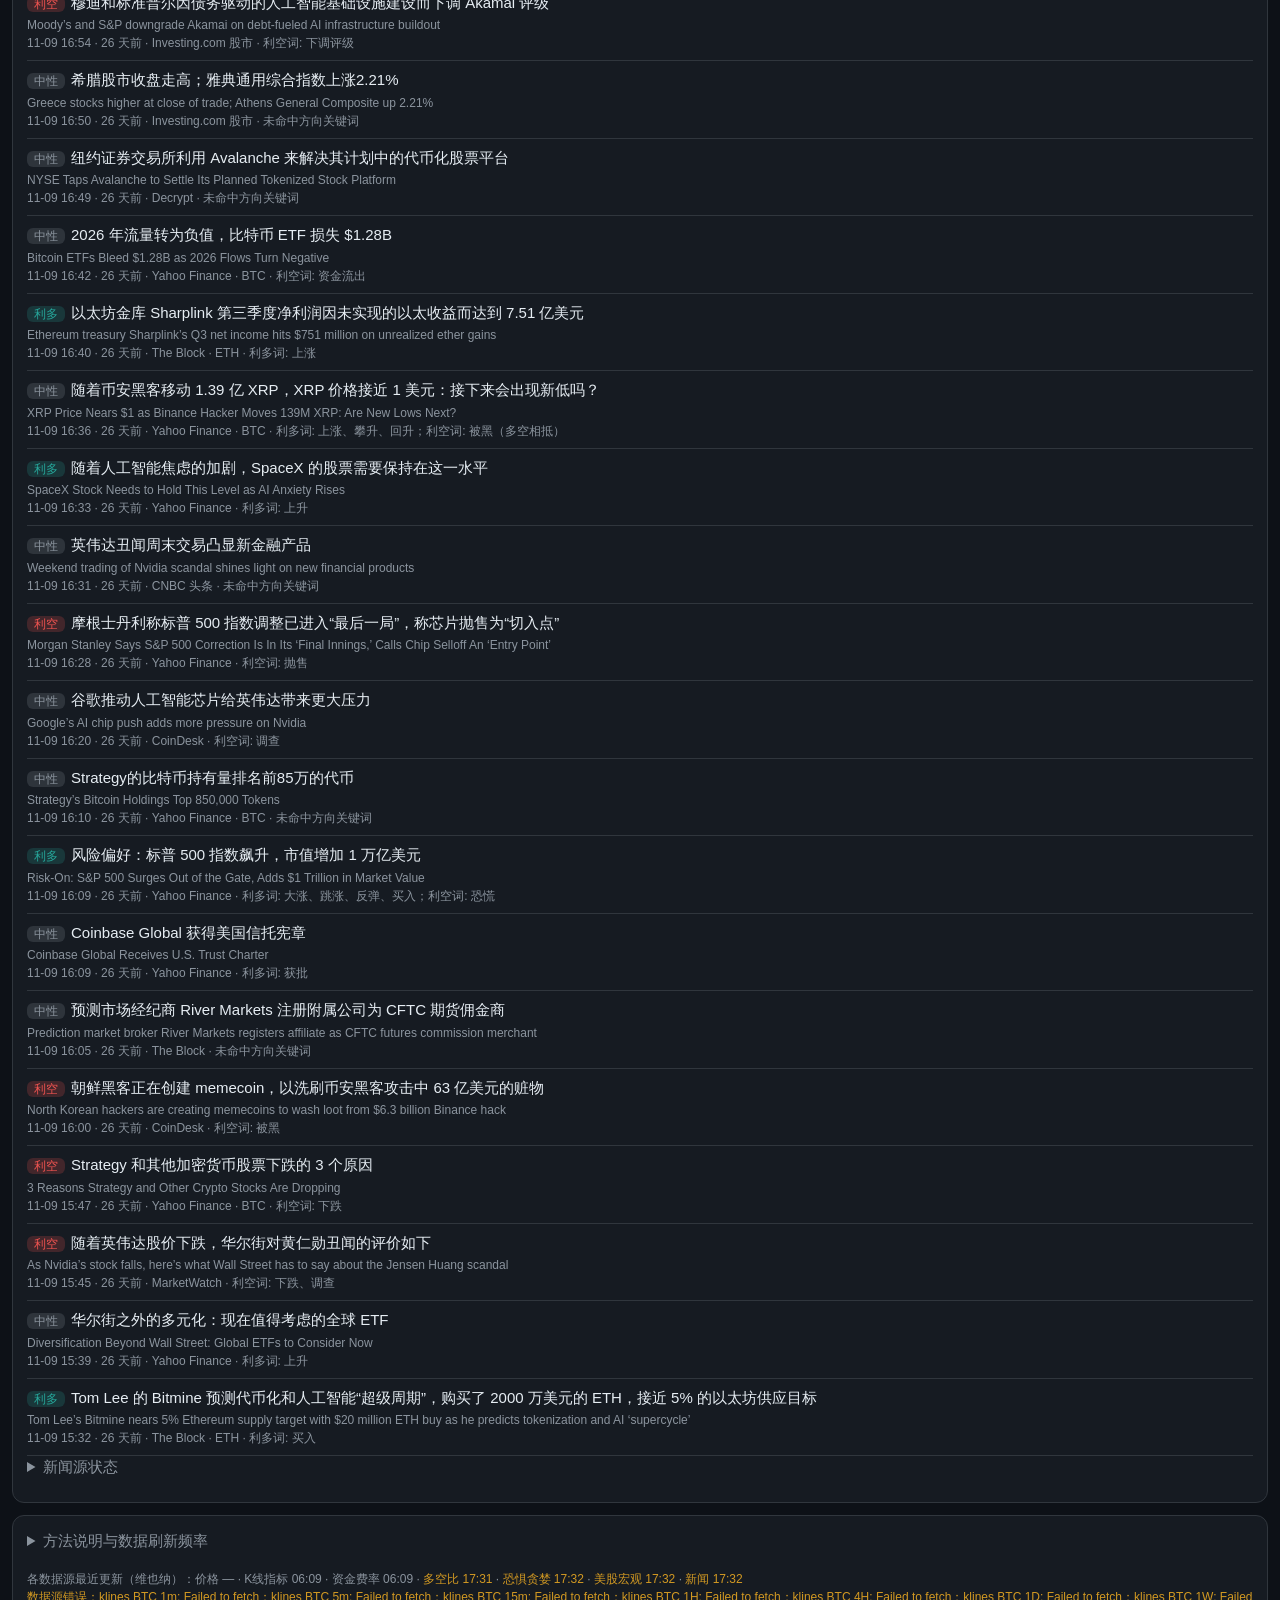
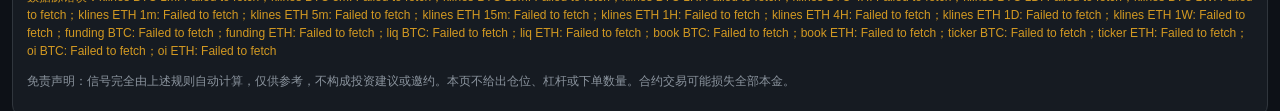
==== commit 33c33768: "Split the combined call into scalp, swing, and long-term views. 1-minute and 5-minute candles update" ====
--- a/index.html
+++ b/index.html
@@ -36,7 +36,7 @@
       <span class="muted">多项信号合成一个结论</span>
     </div>
     <div class="grid2" id="overallBody">计算中…</div>
-    <p class="muted">分数大约在 −10 到 +10。某一项缺数据就去掉，其余按权重重算。因素明显对着干时结论是观望。这是规则汇总，不是投资建议，也不含仓位或杠杆。</p>
+    <p class="muted">每个币分三档：超短线看 1 分钟、5 分钟、15 分钟、盘口和近 15 分钟清算；中线看 1 小时、4 小时、日线以及资金、清算、恐惧贪婪、新闻和美股；长线看周线、日线、EMA200、宏观和见顶见底。三档不一致时会直接写出来。分数大约 −10 到 +10。缺数据的因子会去掉。这不是投资建议，也不含仓位或杠杆。</p>
   </section>
 
   <section class="card" id="entryCard">
@@ -59,10 +59,12 @@
         <button type="button" data-v="ETH" aria-pressed="false">ETH</button>
       </div>
       <div class="seg" id="segTf" role="group" aria-label="周期">
+        <button type="button" data-v="5m" aria-pressed="false">5分钟</button>
         <button type="button" data-v="15m" aria-pressed="false">15分钟</button>
         <button type="button" data-v="1H" aria-pressed="false">1小时</button>
         <button type="button" data-v="4H" class="on" aria-pressed="true">4小时</button>
         <button type="button" data-v="1D" aria-pressed="false">日线</button>
+        <button type="button" data-v="1W" aria-pressed="false">周线</button>
       </div>
       <label><input type="checkbox" id="chkBoll" checked>布林带</label>
       <label><input type="checkbox" id="chkEma" checked>EMA</label>
--- a/css/style.css
+++ b/css/style.css
@@ -147,6 +147,7 @@
 .mark.no { color: var(--down); }
 .ex-label { font-size: clamp(20px, 5vw, 26px); font-weight: 750; margin: 0 0 6px; }
 .orig { color: var(--tx2); font-size: 12px; margin-top: 2px; }
+.hz { border-top: 1px solid var(--line); margin-top: 8px; padding-top: 8px; }
 .card-head h2 { margin: 0; }
 svg text { fill: var(--tx2); font-size: 10px; }
 ::selection { background: #1f6feb; color: #fff; }
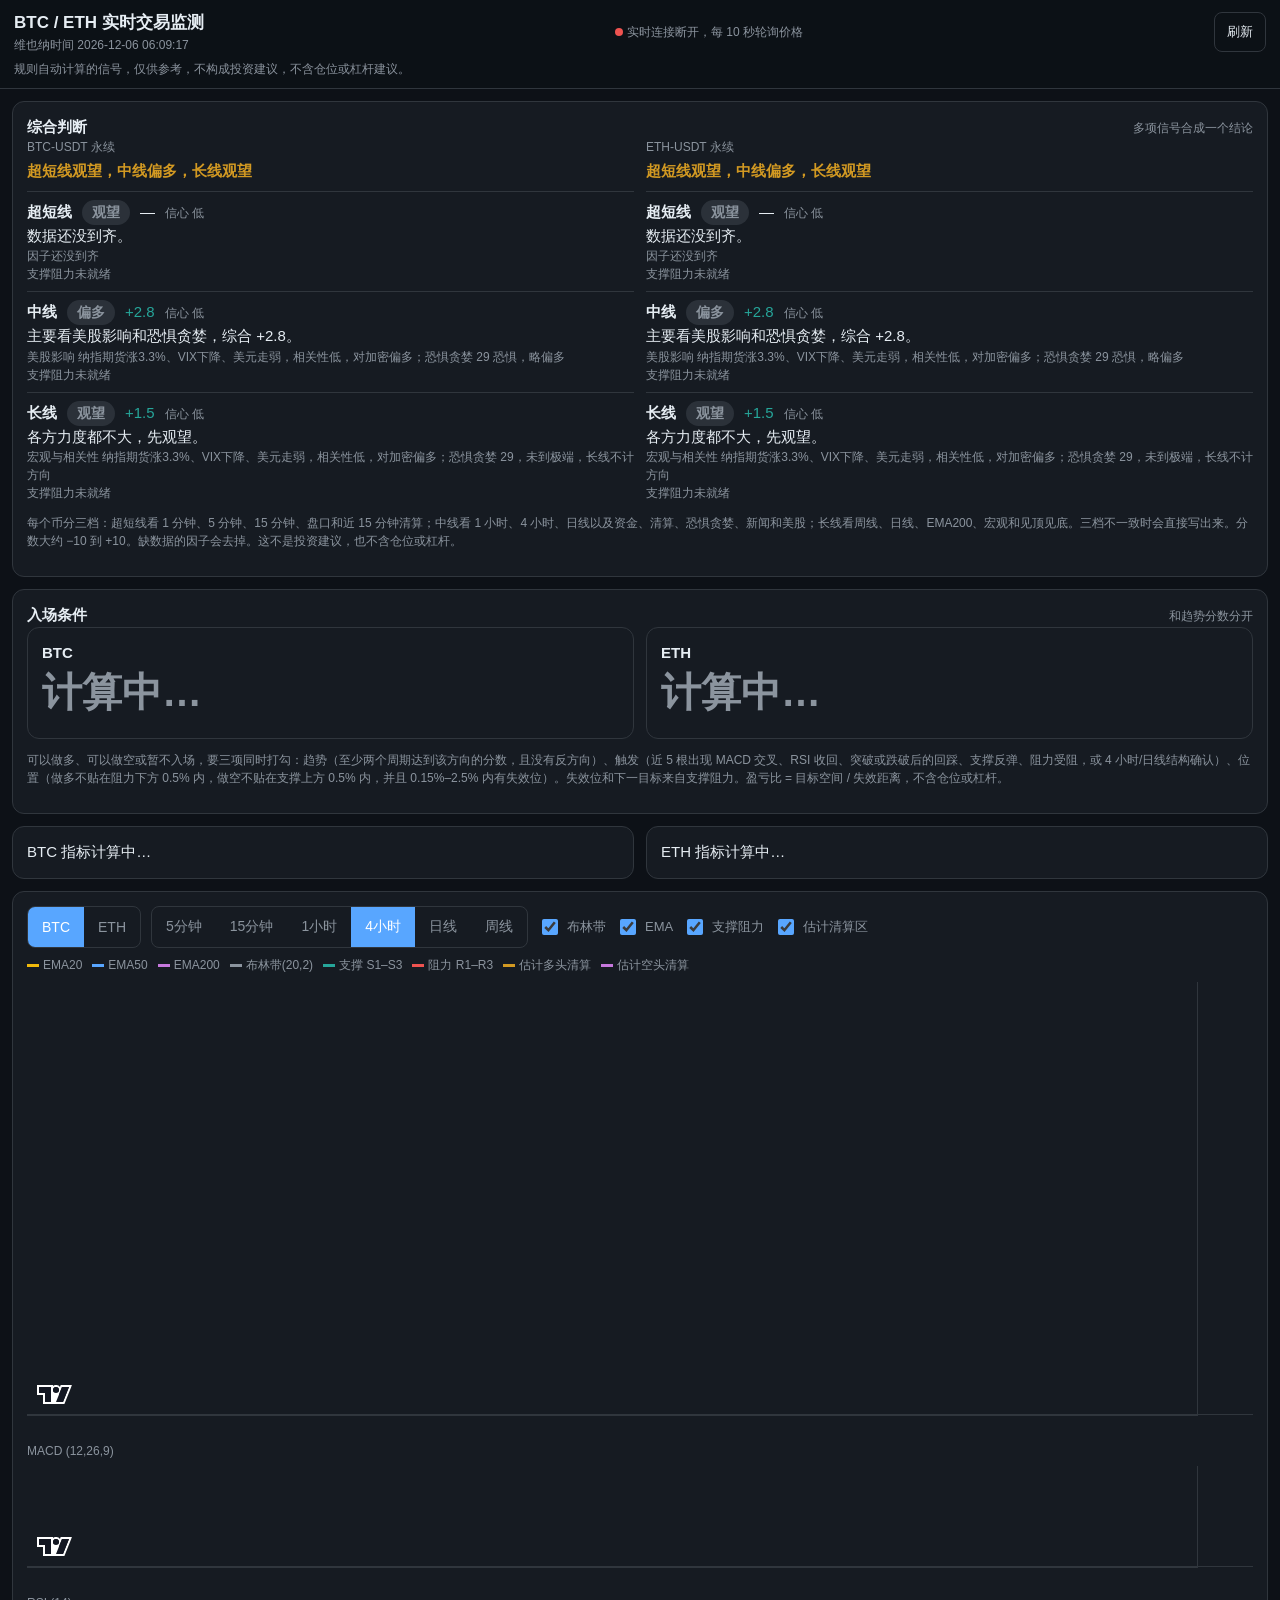
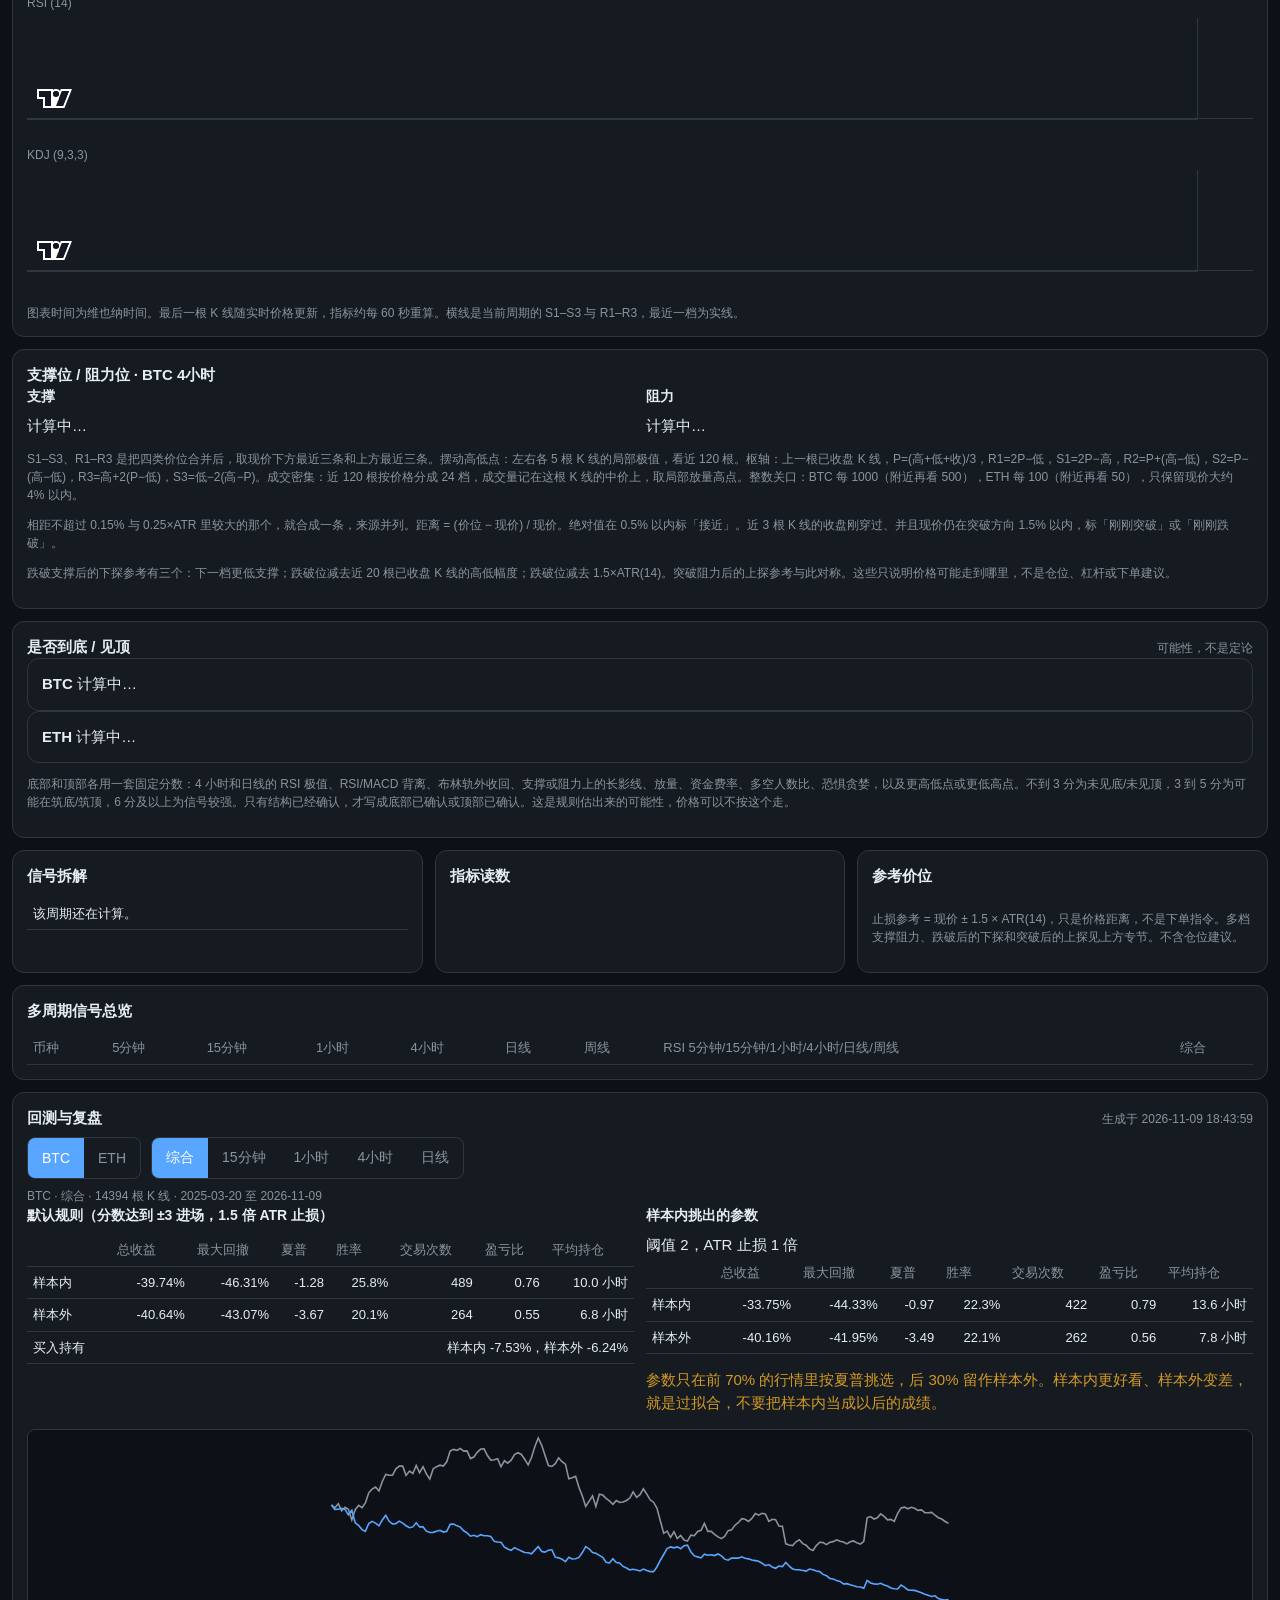
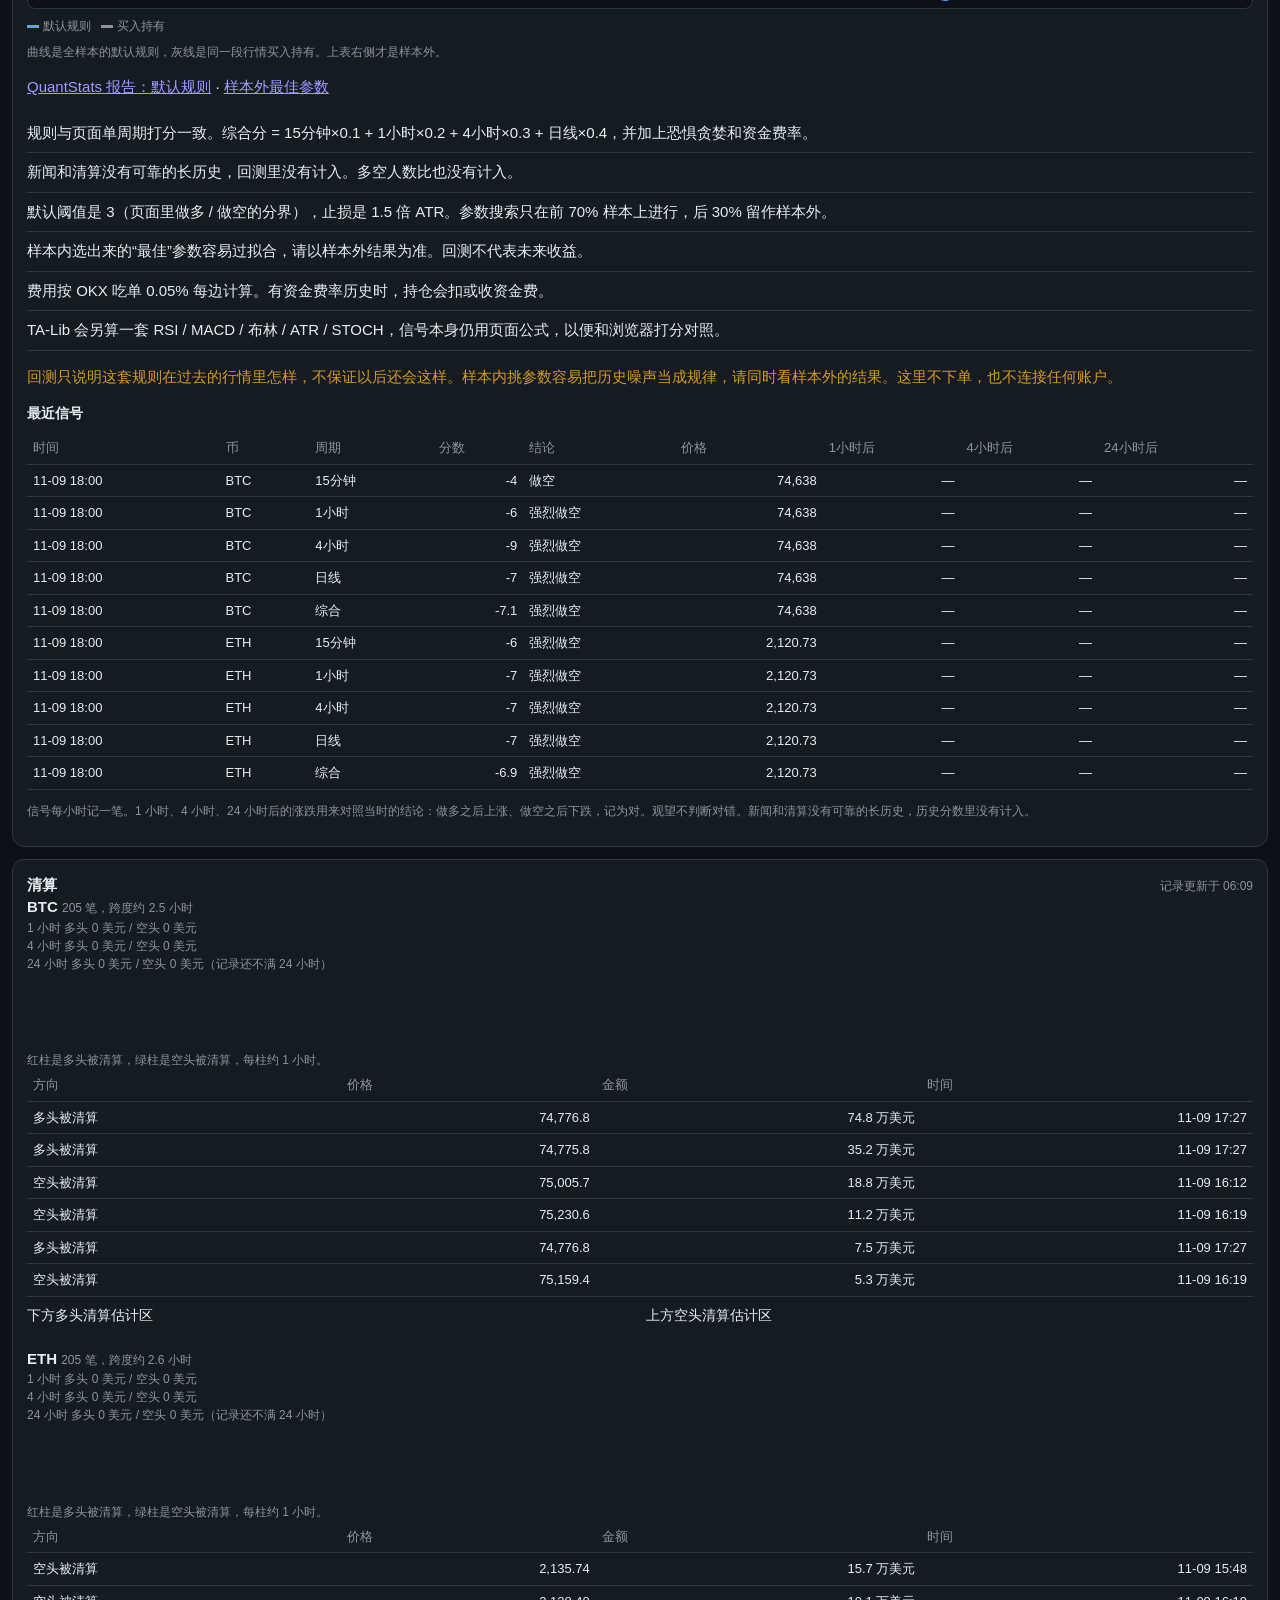
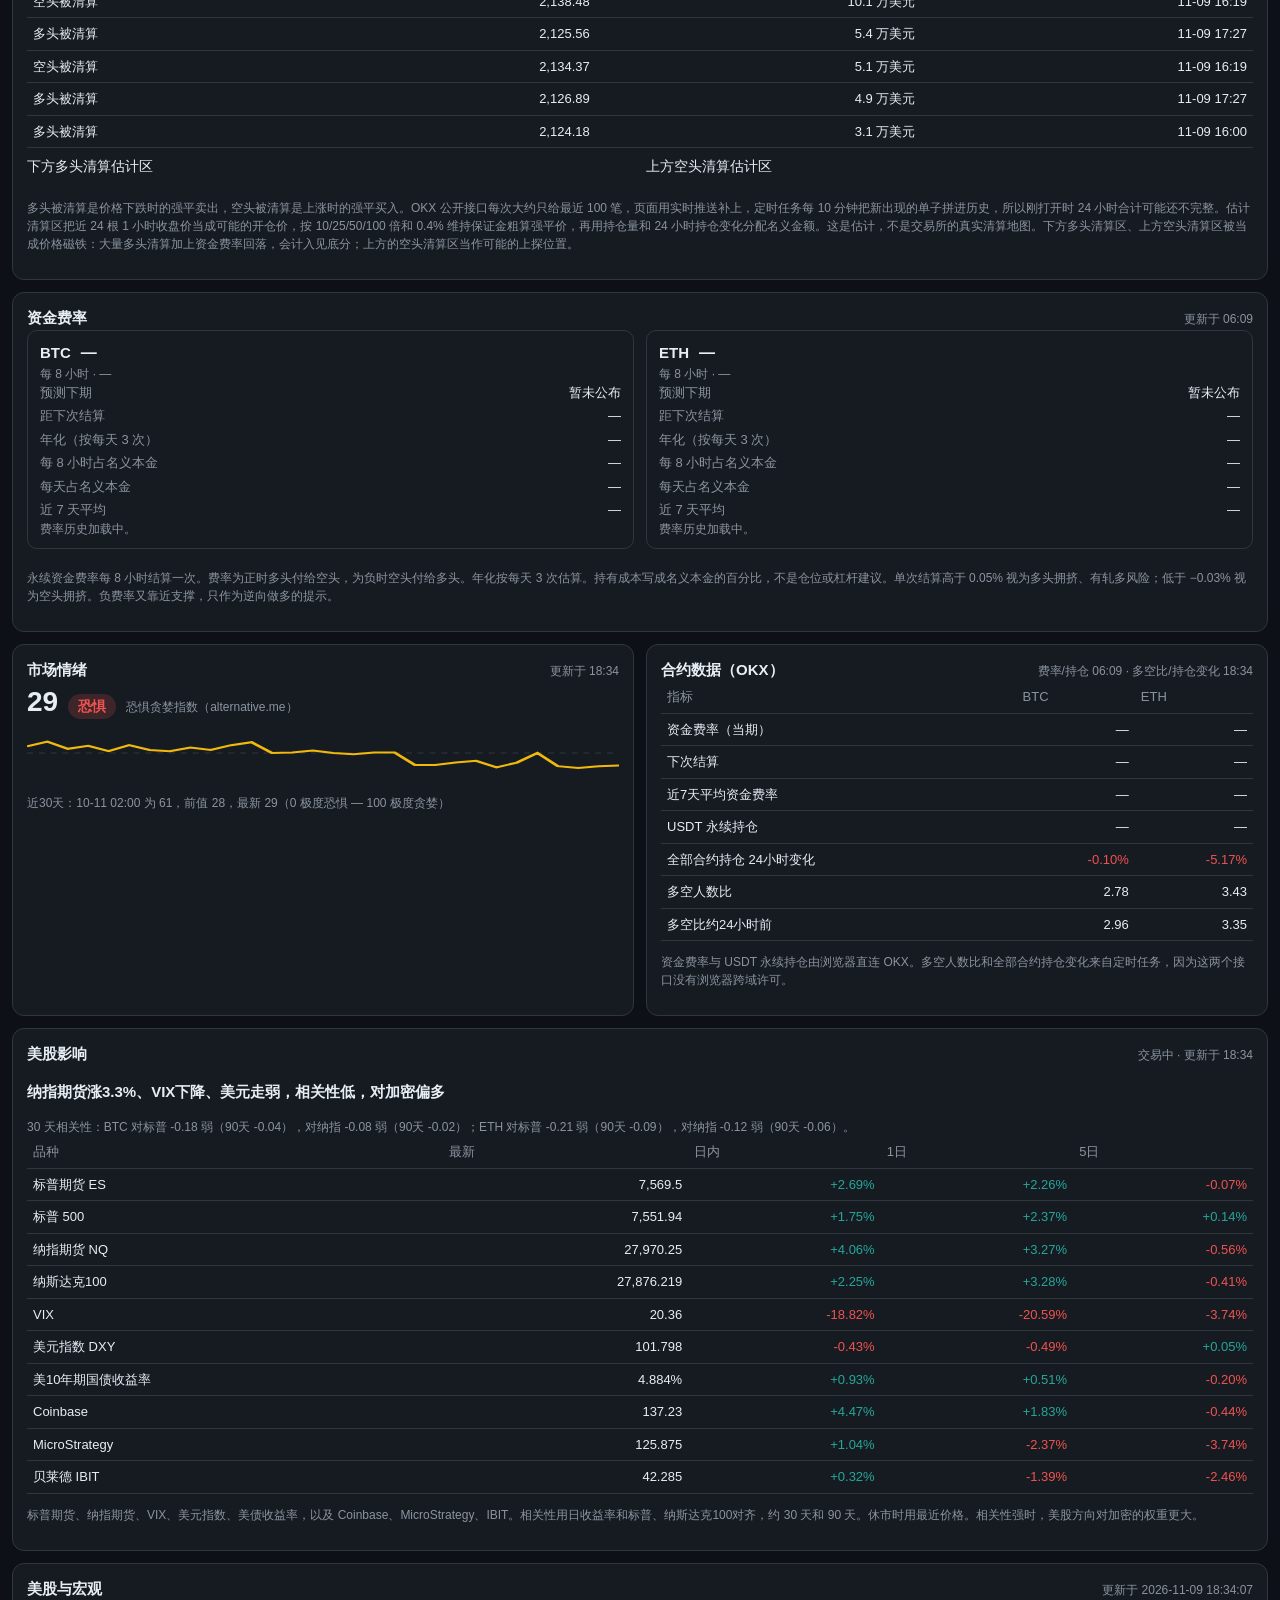
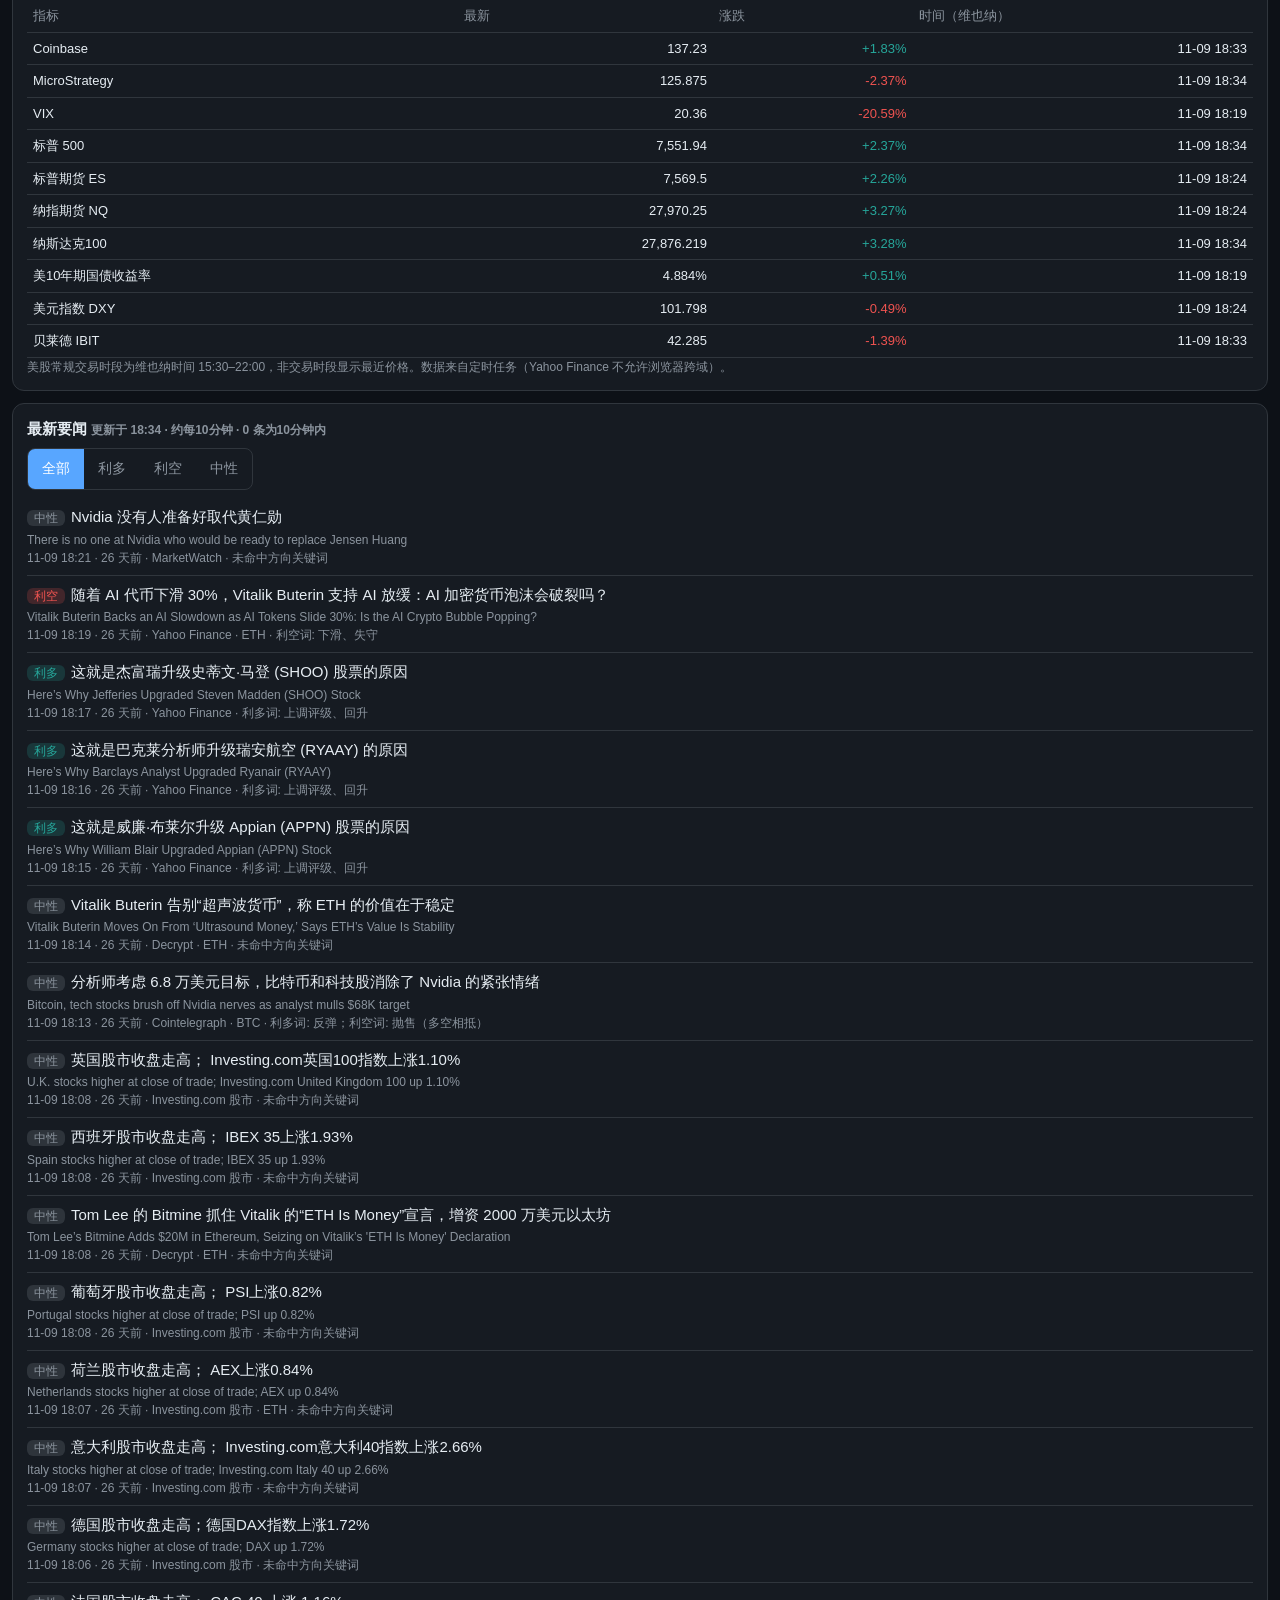
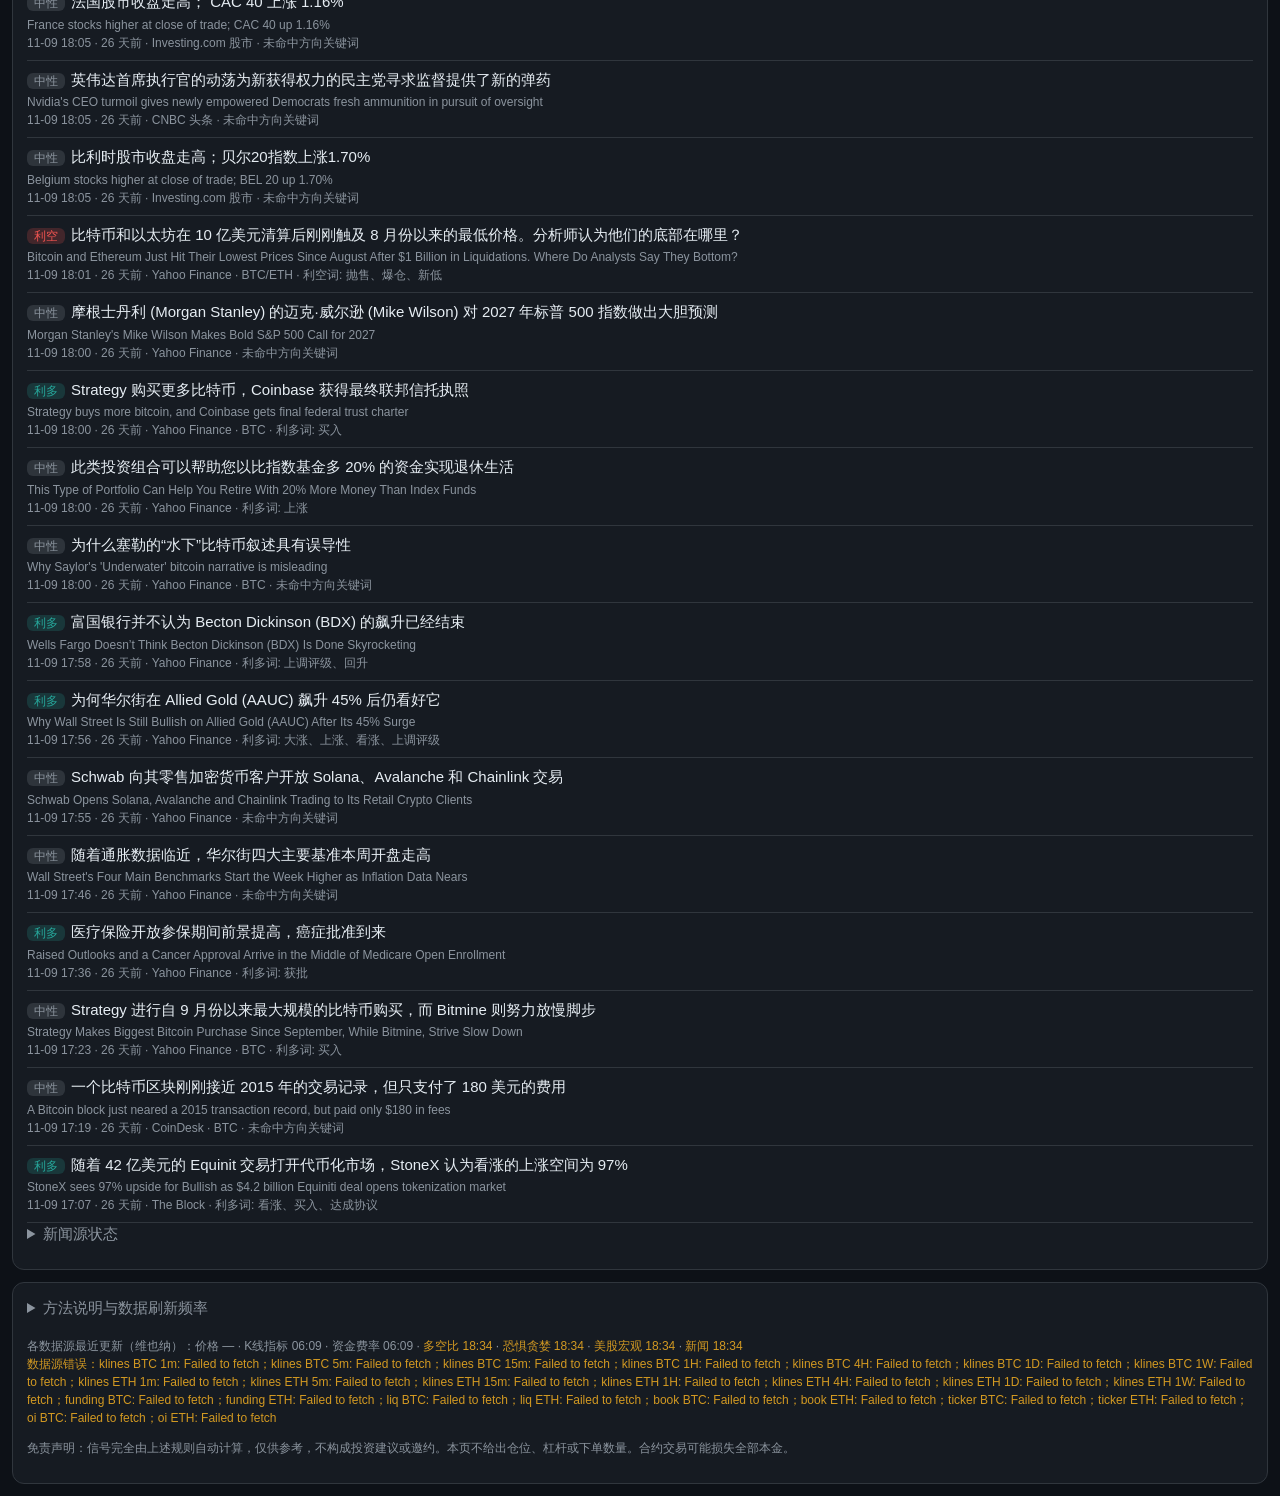
==== commit 0f608362: "Add an offline backtest and a Chinese review section. The scheduled jobs only read public OKX candle" ====
--- a/index.html
+++ b/index.html
@@ -135,6 +135,31 @@
     <div class="scroll"><table id="mtfTable"></table></div>
   </section>
 
+  <section class="card" id="btCard">
+    <div class="card-head">
+      <h2>回测与复盘</h2>
+      <span class="muted" id="btMeta"></span>
+    </div>
+    <div class="controls">
+      <div class="seg" id="btCoin" role="group" aria-label="回测币种">
+        <button type="button" class="on" data-v="BTC" aria-pressed="true">BTC</button>
+        <button type="button" data-v="ETH" aria-pressed="false">ETH</button>
+      </div>
+      <div class="seg" id="btHorizon" role="group" aria-label="回测周期">
+        <button type="button" class="on" data-v="综合" aria-pressed="true">综合</button>
+        <button type="button" data-v="15分钟" aria-pressed="false">15分钟</button>
+        <button type="button" data-v="1小时" aria-pressed="false">1小时</button>
+        <button type="button" data-v="4小时" aria-pressed="false">4小时</button>
+        <button type="button" data-v="日线" aria-pressed="false">日线</button>
+      </div>
+    </div>
+    <div id="btBody"><div class="muted">回测数字生成后显示在这里。</div></div>
+    <p class="warn">回测只说明这套规则在过去的行情里怎样，不保证以后还会这样。样本内挑参数容易把历史噪声当成规律，请同时看样本外的结果。这里不下单，也不连接任何账户。</p>
+    <h3 class="subh">最近信号</h3>
+    <div class="scroll"><table id="btSignals"></table></div>
+    <p class="muted">信号每小时记一笔。1 小时、4 小时、24 小时后的涨跌用来对照当时的结论：做多之后上涨、做空之后下跌，记为对。观望不判断对错。新闻和清算没有可靠的长历史，历史分数里没有计入。</p>
+  </section>
+
   <section class="card" id="liqCard">
     <div class="card-head">
       <h2>清算</h2>
--- a/css/style.css
+++ b/css/style.css
@@ -150,4 +150,8 @@
 .hz { border-top: 1px solid var(--line); margin-top: 8px; padding-top: 8px; }
 .card-head h2 { margin: 0; }
 svg text { fill: var(--tx2); font-size: 10px; }
+.eq { width: 100%; height: 180px; display: block; background: #0d1117; border: 1px solid var(--line); border-radius: 8px; }
+.bt-grid { display: grid; gap: 12px; }
+@media (min-width: 860px) { .bt-grid { grid-template-columns: 1fr 1fr; } }
+#btCard .controls { margin: 8px 0; }
 ::selection { background: #1f6feb; color: #fff; }
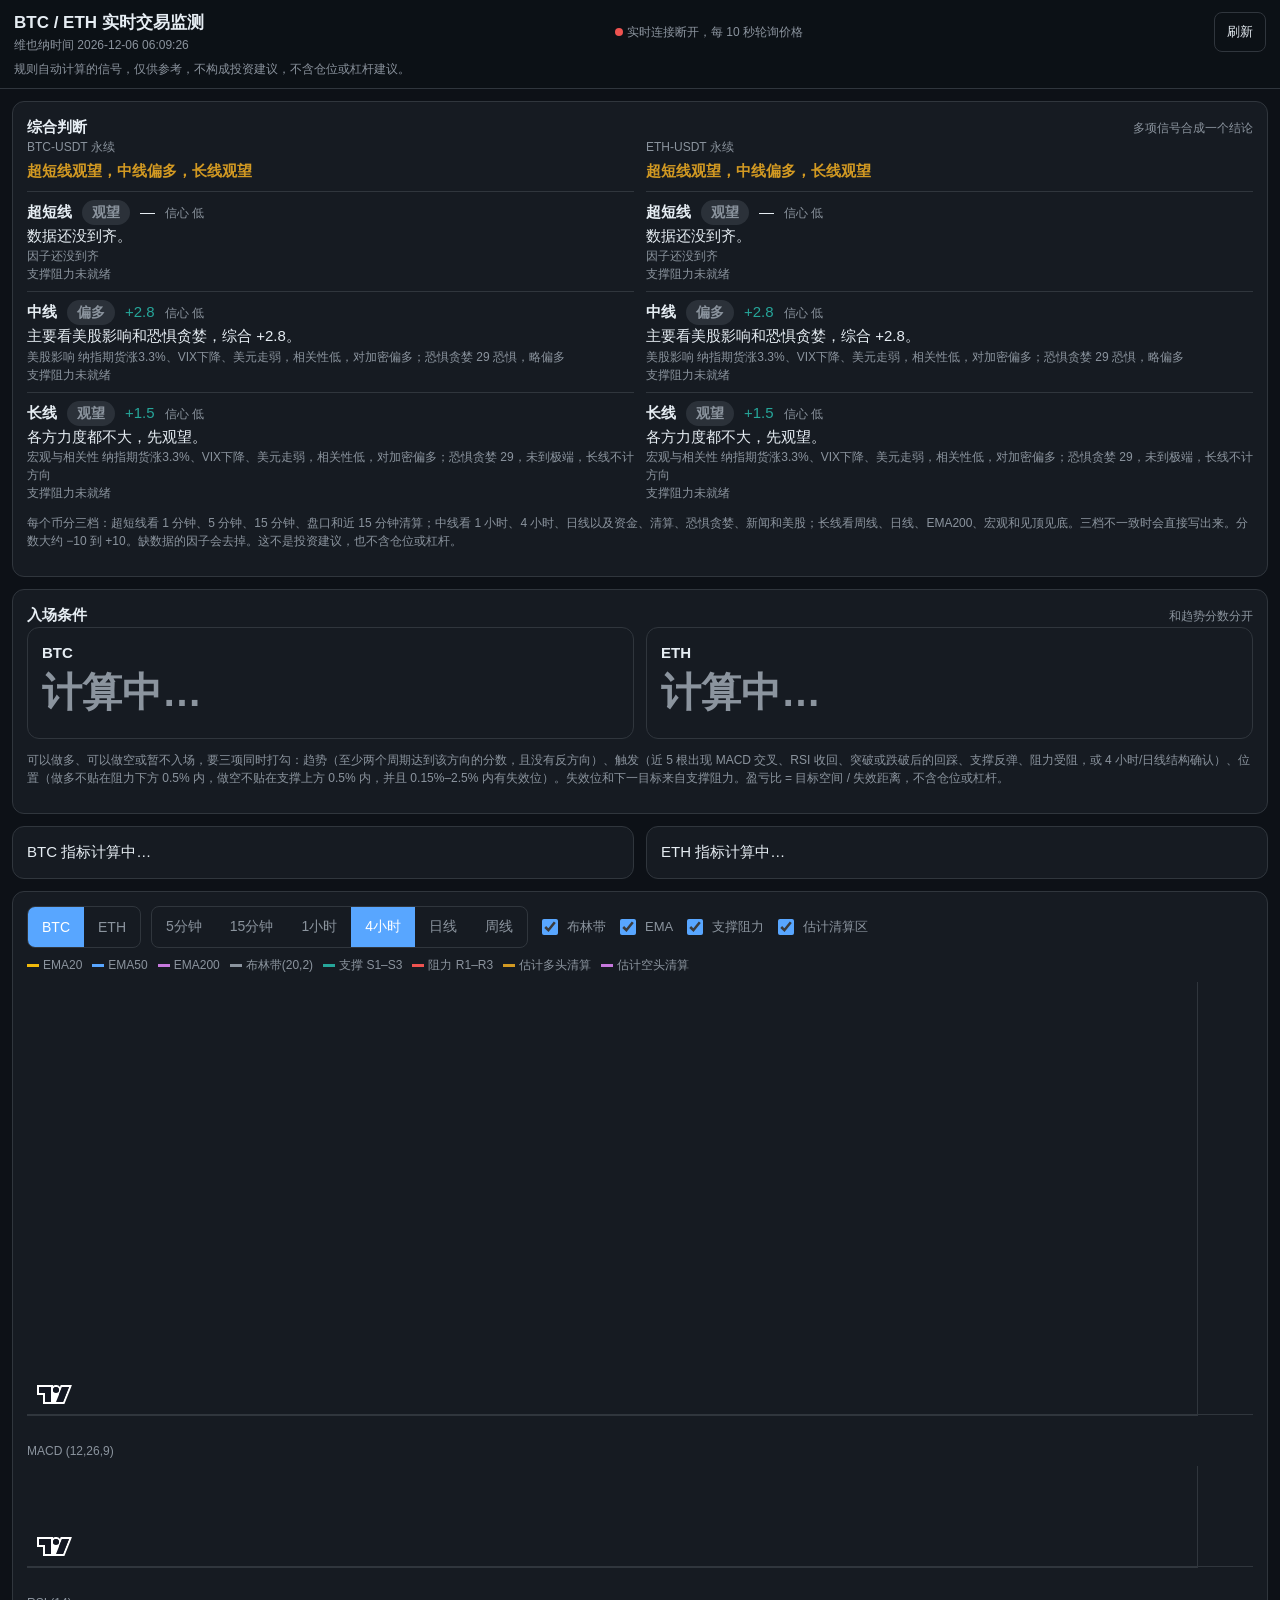
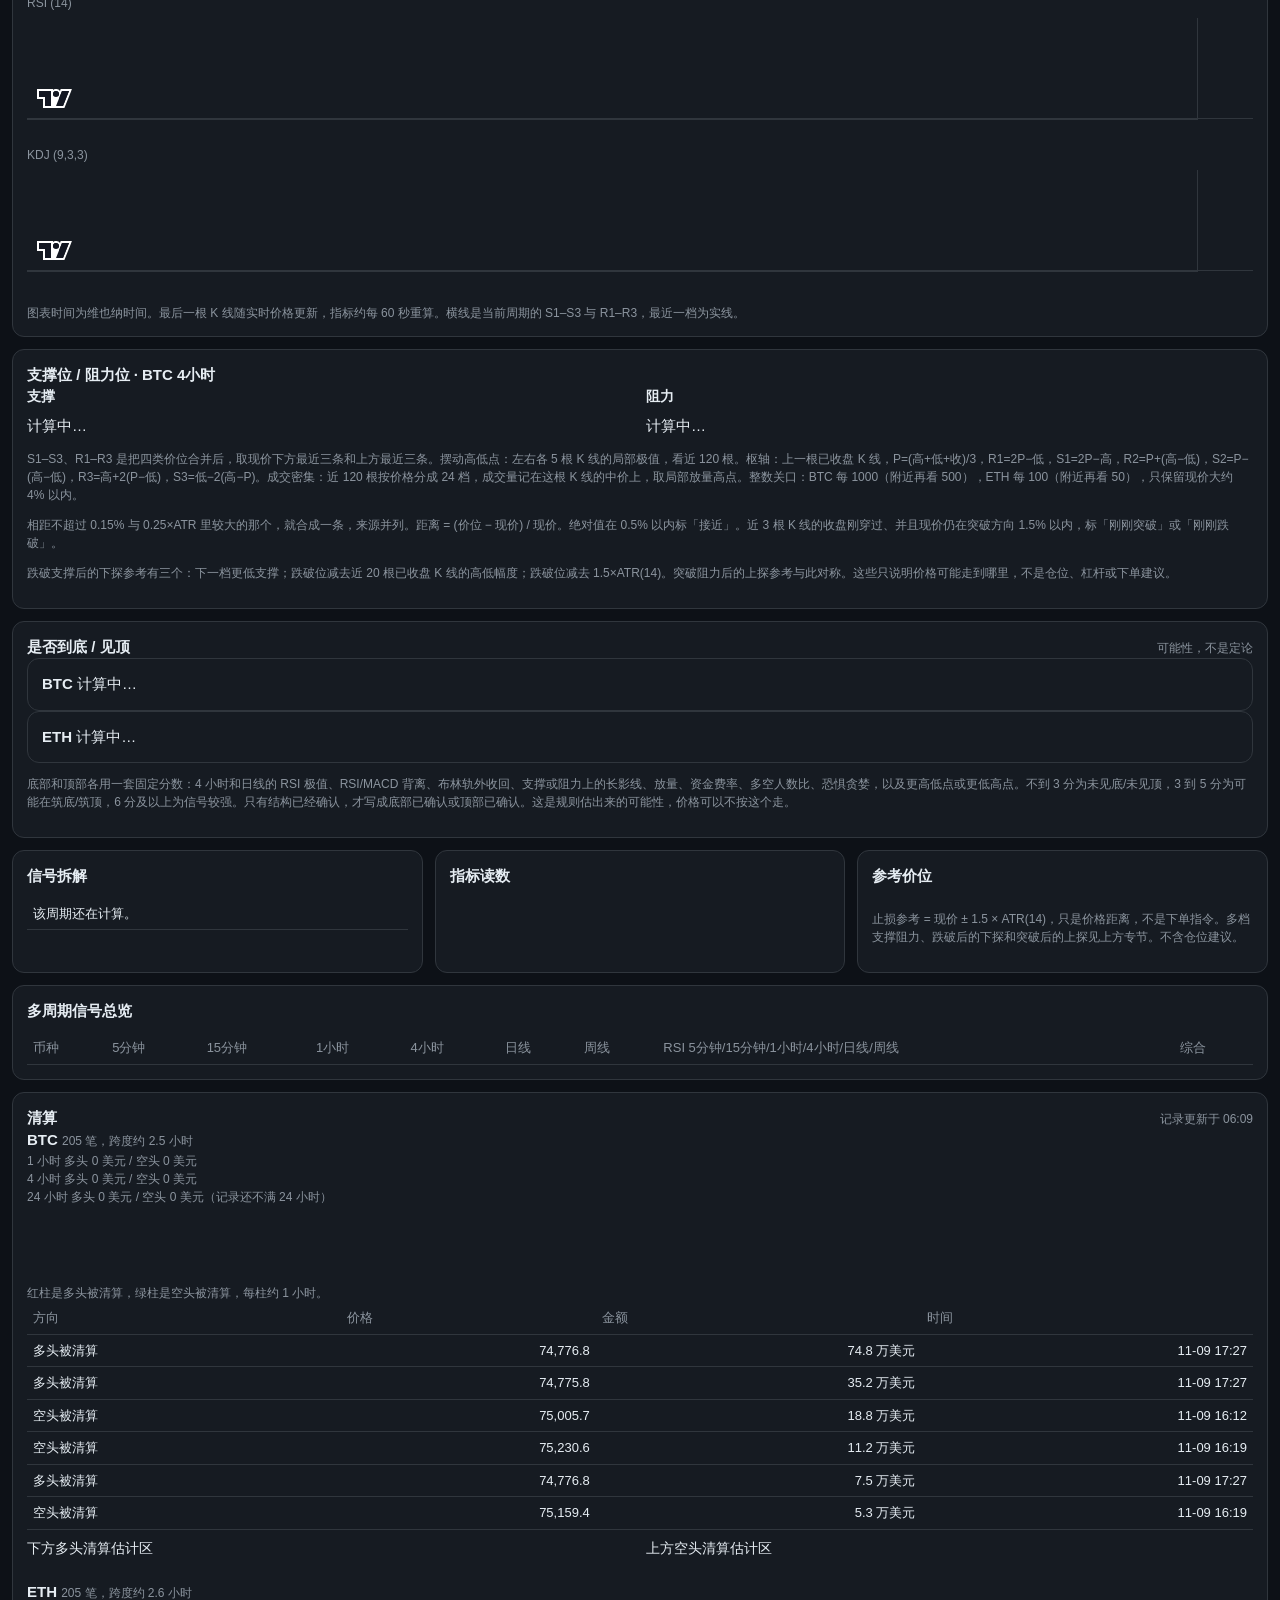
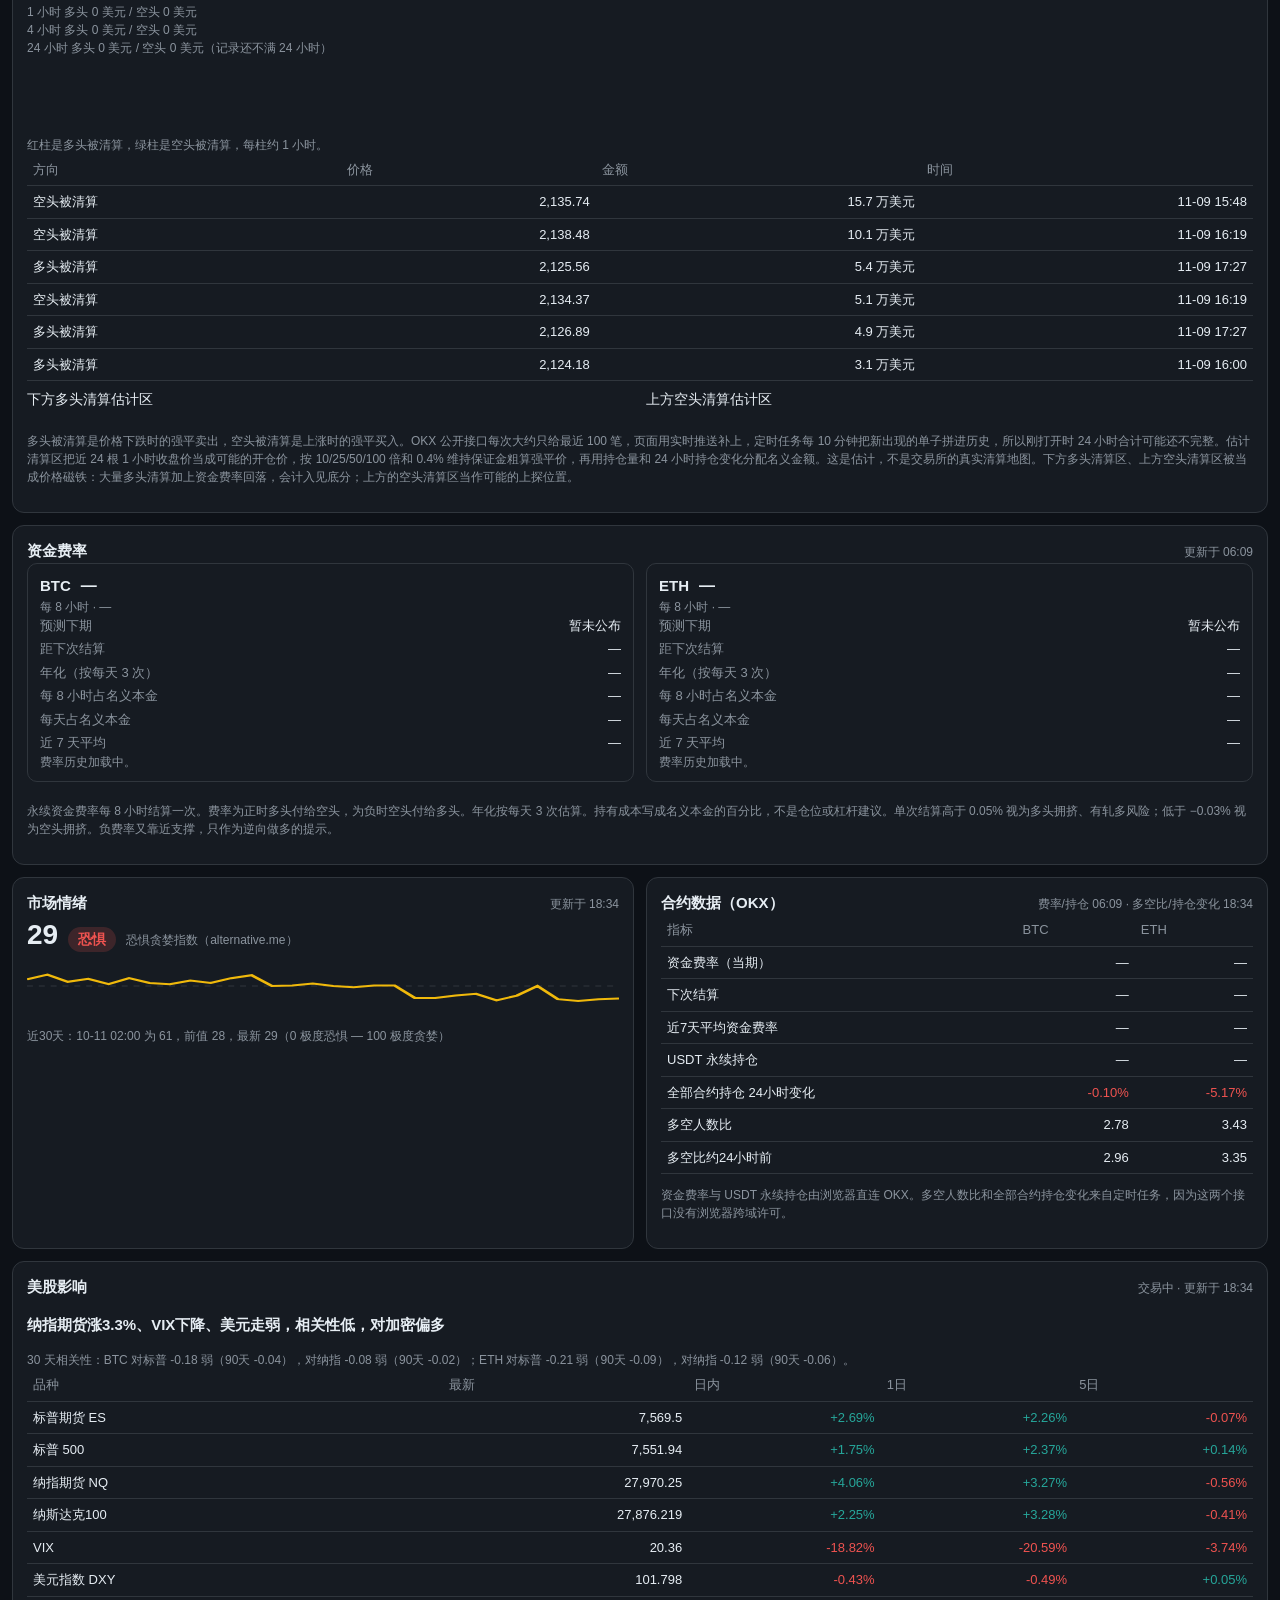
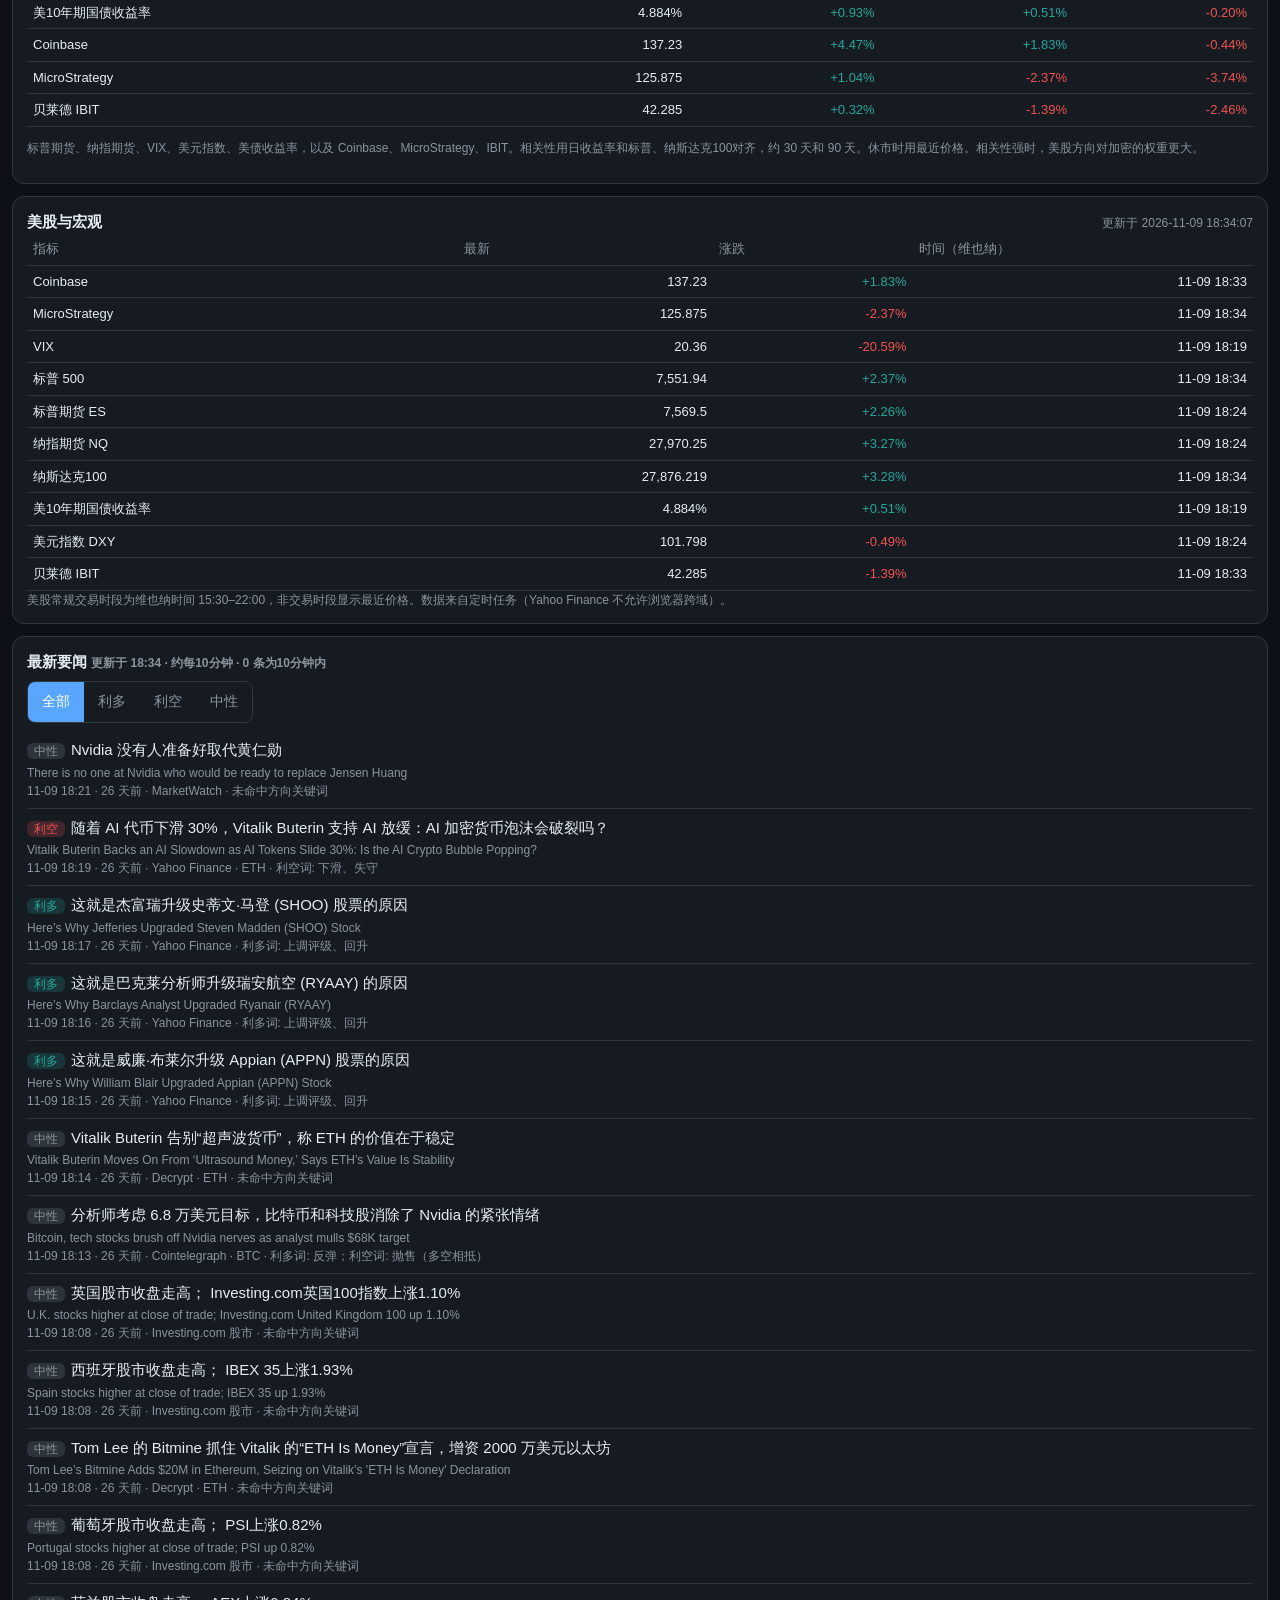
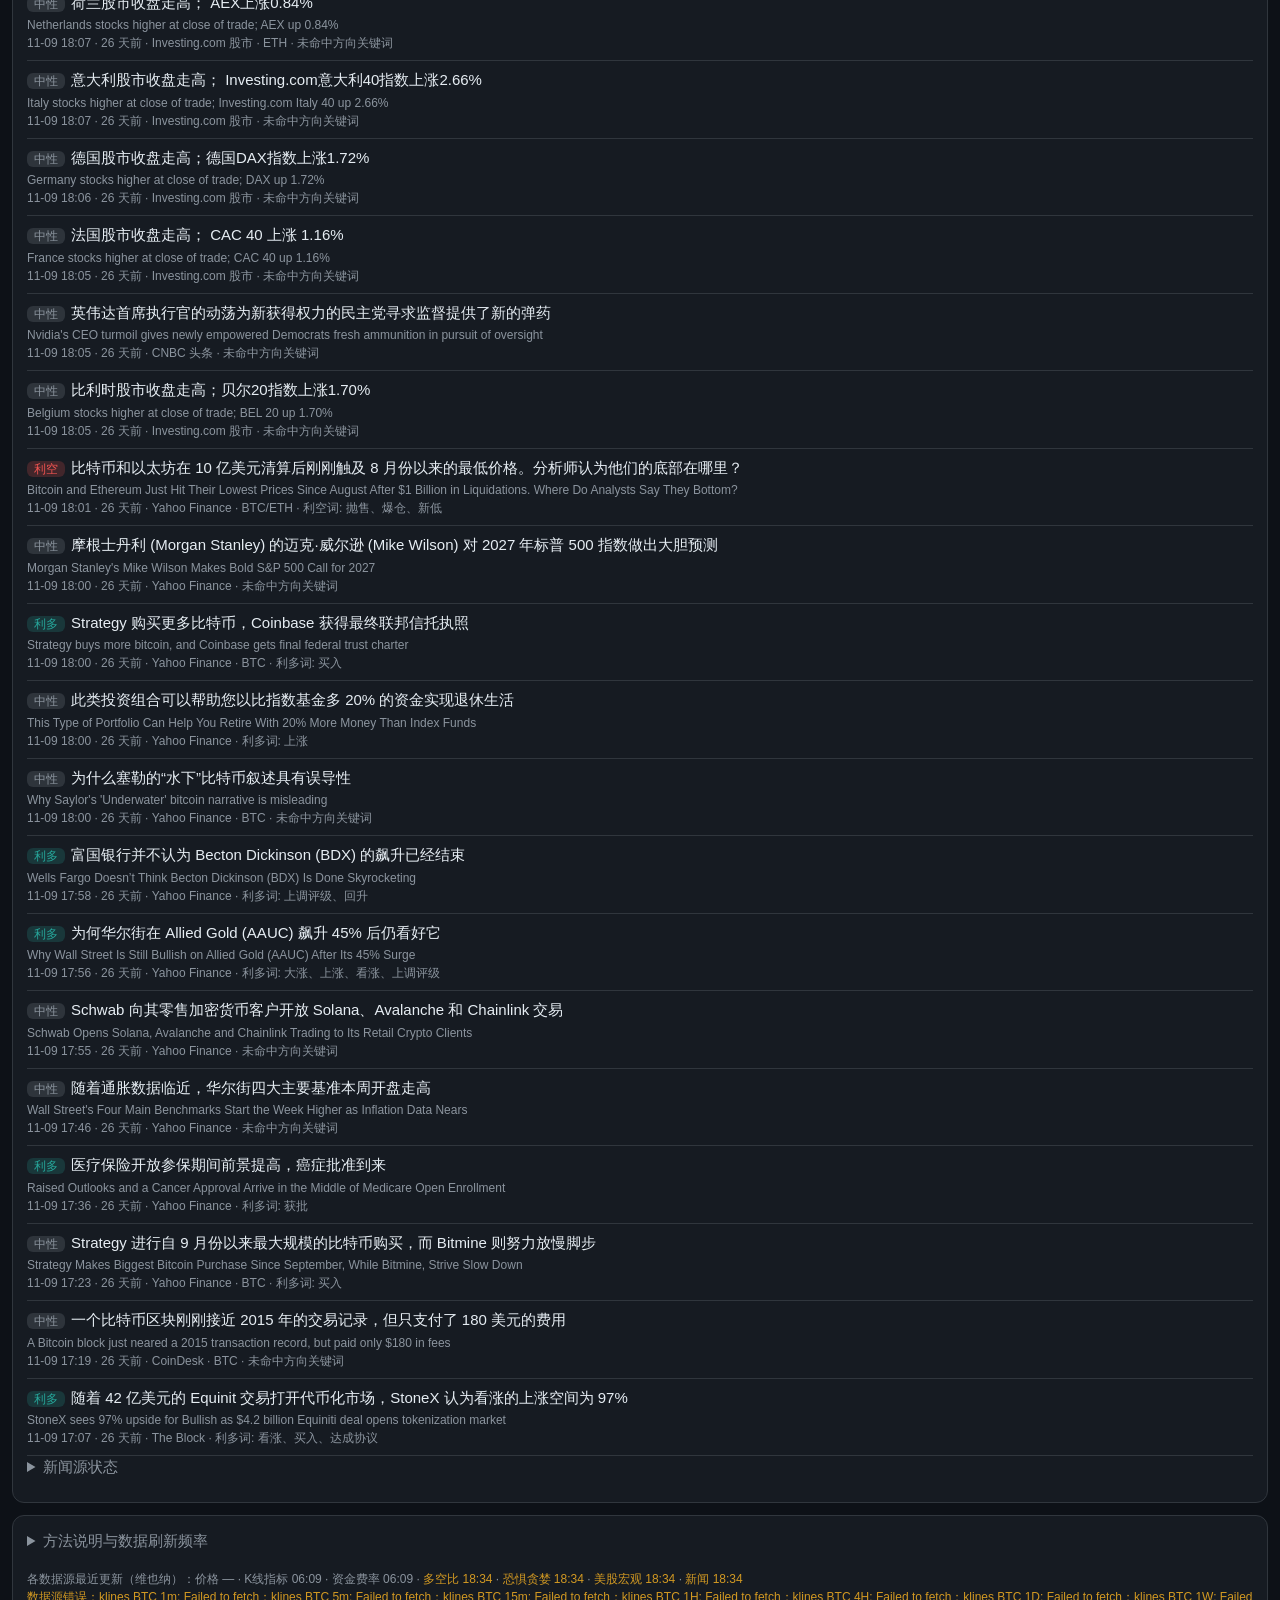
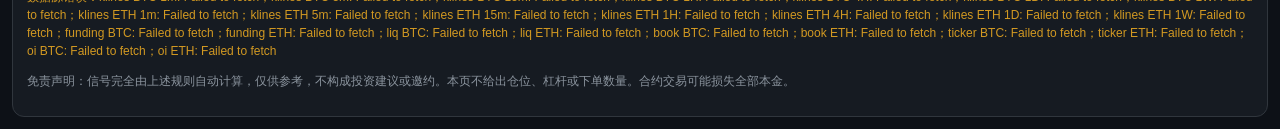
==== commit 6c883871: "Revert "Merge pull request #6 from Donglee1021/cursor/backtest-layer-3c5f" This reverts commit 2c6bb" ====
--- a/index.html
+++ b/index.html
@@ -135,31 +135,6 @@
     <div class="scroll"><table id="mtfTable"></table></div>
   </section>
 
-  <section class="card" id="btCard">
-    <div class="card-head">
-      <h2>回测与复盘</h2>
-      <span class="muted" id="btMeta"></span>
-    </div>
-    <div class="controls">
-      <div class="seg" id="btCoin" role="group" aria-label="回测币种">
-        <button type="button" class="on" data-v="BTC" aria-pressed="true">BTC</button>
-        <button type="button" data-v="ETH" aria-pressed="false">ETH</button>
-      </div>
-      <div class="seg" id="btHorizon" role="group" aria-label="回测周期">
-        <button type="button" class="on" data-v="综合" aria-pressed="true">综合</button>
-        <button type="button" data-v="15分钟" aria-pressed="false">15分钟</button>
-        <button type="button" data-v="1小时" aria-pressed="false">1小时</button>
-        <button type="button" data-v="4小时" aria-pressed="false">4小时</button>
-        <button type="button" data-v="日线" aria-pressed="false">日线</button>
-      </div>
-    </div>
-    <div id="btBody"><div class="muted">回测数字生成后显示在这里。</div></div>
-    <p class="warn">回测只说明这套规则在过去的行情里怎样，不保证以后还会这样。样本内挑参数容易把历史噪声当成规律，请同时看样本外的结果。这里不下单，也不连接任何账户。</p>
-    <h3 class="subh">最近信号</h3>
-    <div class="scroll"><table id="btSignals"></table></div>
-    <p class="muted">信号每小时记一笔。1 小时、4 小时、24 小时后的涨跌用来对照当时的结论：做多之后上涨、做空之后下跌，记为对。观望不判断对错。新闻和清算没有可靠的长历史，历史分数里没有计入。</p>
-  </section>
-
   <section class="card" id="liqCard">
     <div class="card-head">
       <h2>清算</h2>
--- a/css/style.css
+++ b/css/style.css
@@ -150,8 +150,4 @@
 .hz { border-top: 1px solid var(--line); margin-top: 8px; padding-top: 8px; }
 .card-head h2 { margin: 0; }
 svg text { fill: var(--tx2); font-size: 10px; }
-.eq { width: 100%; height: 180px; display: block; background: #0d1117; border: 1px solid var(--line); border-radius: 8px; }
-.bt-grid { display: grid; gap: 12px; }
-@media (min-width: 860px) { .bt-grid { grid-template-columns: 1fr 1fr; } }
-#btCard .controls { margin: 8px 0; }
 ::selection { background: #1f6feb; color: #fff; }
